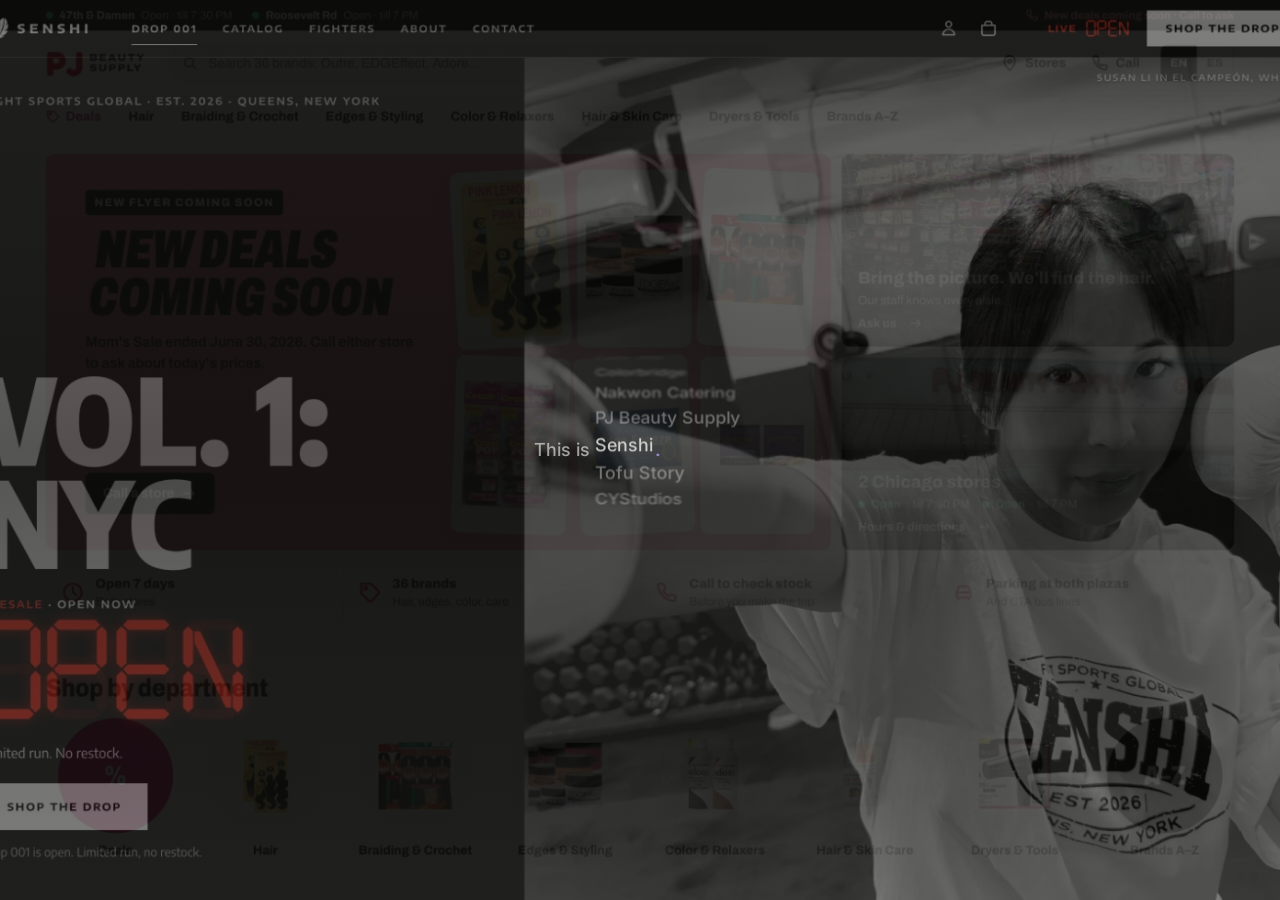
==== index.html @ c90b29c3 "Publish the CYStudios site: home, Services, About and Contact The live pages of the prototype, with " ====
<!doctype html>
<html lang="en">
<head>
<meta charset="utf-8">
<meta name="viewport" content="width=device-width, initial-scale=1, viewport-fit=cover">
<title>CYStudios: name roll prototype</title>
<link rel="icon" type="image/svg+xml" href="assets/logo.svg">
<script src="brand.js"></script>      <!-- PROTOTYPE ONLY: ?brand=dusty tries Dusty violet (brand-dusty.css), ?brand=seal the declined seal (brand-seal.css), ?brand=current goes back -->
<link rel="stylesheet" href="brand-seal.css">
<link rel="stylesheet" href="brand-dusty.css">
<link rel="preconnect" href="https://fonts.googleapis.com">
<link rel="preconnect" href="https://fonts.gstatic.com" crossorigin>
<link href="https://fonts.googleapis.com/css2?family=Inter:ital,opsz,wght@0,14..32,400..500;1,14..32,400..500&display=swap" rel="stylesheet">      <!-- with its italic, for the signposts on our line -->
<script>
// PROTOTYPE ONLY, for the font comparison (font-compare.html): ?face=Onest shows this page in another face. Only the faces on that page are allowed. Without it, nothing changes.
(() => {
  const f = new URLSearchParams(location.search).get('face');
  const google = ['Inter', 'Onest', 'Hanken Grotesk', 'Geist', 'Mona Sans', 'Golos Text', 'Instrument Sans'], fontshare = { Switzer: 'switzer' }, ours = ['General Sans', 'Author', 'Satoshi'];
  if (!f || !(google.includes(f) || fontshare[f] || ours.includes(f))) return;
  document.documentElement.style.setProperty('--face', `"${f}", "Helvetica Neue", Helvetica, Arial, sans-serif`);
  if (ours.includes(f)) return;      // already in fonts.css
  const l = document.createElement('link'); l.rel = 'stylesheet';
  l.href = fontshare[f] ? `https://api.fontshare.com/v2/css?f[]=${fontshare[f]}@400,500&display=swap` : `https://fonts.googleapis.com/css2?family=${f.replace(/ /g, '+')}:wght@400;500&display=swap`;
  window.faceReady = new Promise((ok) => { l.onload = l.onerror = ok; }); document.head.append(l);
})();
</script>
<style>
  :root {
    --page: #F5F4F0; --ink: #171C0C; --accent: #5F48DA; --on-accent: var(--page); --line: rgba(23, 28, 12, .2);
    --paper: url(assets/hanji.png) 0 0 / 600px 600px, url(assets/hanji-cloud.png) 0 0 / 840px 840px;      /* the paper is hanji (since 2026-11-24): mulberry fibres over a soft cloud, laid over --page. ?paper=grain shows the dust flecks it had before */
    --shade: #0C0D0A;      /* a neutral black, only for darkening over clients' sites and pictures (the veil, the shade on a curling picture): our ink is a little olive and would tint their colours */
    --grey: color-mix(in srgb, var(--ink) 62%, var(--page)); --wash: #ECE9FB;      /* the kit's grey (#6B6E63) for secondary words, and the violet wash for selected text */      /* our violet (periwinkle before it: before-violet.html); words on it are paper, 5.6 to 1 */
    /* Small type in one face, Inter Medium (free, from Google Fonts; its optical sizes keep it a text face at these small sizes), line spacing 1.1.
       Kept before it: General Sans in before-inter.html, Author in before-general.html, Satoshi in before-author.html, Instrument Sans in before-satoshi.html, Atkinson Hyperlegible Next in before-instrument.html, Schibsted Grotesk in before-atkinson.html, Inter Tight in before-schibsted.html.
       Every type size is an even number of pixels, each the Inter Tight size rounded down:
       18 for the sentence on a wide window and on a phone, 16 on a tablet, 14 for the bar, the buttons and the caption, 12 for the hint and the smallest labels.
       --pitch is how far apart the names sit on the front of the wheel. */
    --face: "Inter", "Helvetica Neue", Helvetica, Arial, sans-serif;
    --fs: 16px; --lh: calc(var(--fs) + 2px);
    --edge: 28px; --edge-b: 28px; --top: 24px;       /* how far the bar and the buttons sit from the edges of the window */
    --txt: var(--page);                               /* the sentence is paper over a client's site, and ink on the bare page */
  }
  * { box-sizing: border-box; }
  html, body { height: 100%; margin: 0; overflow: hidden; overscroll-behavior: none; background: var(--ink); }      /* one black: our ink (it was a darker near-black, #12130F) */
  @media (min-width: 1000px) { :root { --fs: 18px; } }      /* a wide window: the sentence one step larger, so it holds the middle of a big screen */
  /* a phone: slightly larger words (it is the whole page), and everything a thumb's width from the edge and clear of the notch and the home bar */
  @media (max-width: 640px) { :root { --fs: 18px; --edge: 16px; --edge-b: max(16px, env(safe-area-inset-bottom)); --top: max(14px, env(safe-area-inset-top)); } }
  body { font: 500 14px/20px var(--face); font-variant-numeric: lining-nums; color: var(--ink); }      /* figures that sit on the line (Inter's own; Author, some faces ago, needed asking for them) */
  a { color: inherit; }
  :focus-visible { outline: 2px solid var(--accent); outline-offset: 4px; }
  ::selection { background: var(--wash); }
  .sr-only { position: absolute; width: 1px; height: 1px; margin: -1px; overflow: hidden; clip-path: inset(50%); white-space: nowrap; }

  /* ---------- the nav: one ink pill at the top (our mark | Work, Services, About | Contact) and one round-ended button at the bottom right.
     The bar is solid ink with paper words, the same object on every page and over every client's site: our frame round their story.
     Our mark sits in a round violet badge at the left end, the logo in paper on it. Contact is ours, an inset pill at the right end in the same violet.
     The badge and Contact share one gradient, from the user's design in Figma: #4C49CB at the top to #7168A1 at the bottom. Paper words read on all of it (6.1 to 1 at the top, 4.6 at the bottom).
     The button at the bottom right is about the client on the line, so it takes their colour, read from their own site. On our own line there is no button: Contact is already in the bar.
     (Before this: the paper badge, violet logo and solid violet Contact, and a "Contact →" button at the bottom right on our line, in before-gradient-bar.html.
     The square glass bar before that is kept in before-ink-pill.html; the colour schemes tried before that in six-colours.html.) */
  body {
    --bar-violet: linear-gradient(180deg, #4C49CB, #7168A1);      /* the badge and Contact */
    --accent-light: #A79AEB;        /* the accent lightened, for a mark on a dark site or on the ink bar */
    --who: var(--accent); --who-ink: var(--on-accent);      /* the colour of whoever is on the line, and the words on it (paper reads on our violet at 5.6 to 1; ink would not). Set by the script. */
  }
  /* The top of the page: no bar (2026-11-24, "no nav bar, just logo and text"; the ink bar it replaced is in before-no-bar.html). Our logo and our pages sit on the page itself,
     centred where the bar was, at the bar's sizes. On paper the words are ink and the logo and Contact our violet; over a client's site they turn paper and the violet lightens,
     with a soft shadow, so they read on any site. The page you are on stays turned, in our violet (see below). */
  .nav { position: fixed; left: 50%; top: var(--top); transform: translateX(-50%); z-index: 6; display: flex; align-items: center; gap: 2px; height: 40px; padding: 4px;
         color: var(--ink); font: 500 12px/1 var(--face); white-space: nowrap; view-transition-name: bar; transition: color .6s ease; }
  body:not(.on-paper) .nav { color: var(--page); text-shadow: 0 1px 10px rgba(12, 13, 10, .5); }
  .nav .mark { flex: none; display: grid; place-items: center; width: 32px; height: 32px; margin-right: 6px; text-decoration: none; }
  .nav .mark .logo { transition: filter .6s ease; }
  body:not(.on-paper) .nav .logo { filter: drop-shadow(0 1px 6px rgba(12, 13, 10, .5)); }      /* over a client's site the logo is paper, as the words are, with their soft shadow */
  .logo { display: block; width: auto; height: 26px; }      /* our logo, five petal-shaped print dots, in our violet (assets/logo.svg). 26px tall since 2026-11-24 ("a little bit bigger"; 22px before: before-logo-size.html) */
  .nav .pages { display: flex; align-items: center; gap: 2px; }
  .nav .pages a, .nav .cta { display: flex; align-items: center; height: 32px; padding: 0 12px; text-decoration: none; }
  /* The menu's hover (2026-11-25, after the user's reference, sensitive.work). A page's name rolls up: the word slides out at the top as its copy slides in from below,
     in half a second, easing out, and it turns our violet as it goes; Contact too, since it rests in ink like the rest (2026-11-25). Our logo rests in our violet and turns the words' own colour when you point at it (ink on paper, paper over a client's site), then back.
     (Underlined on pointing, a turning logo, and a violet logo and Contact at rest, before: before-nav-hover.html.) The script adds the copy, and the logo is drawn in the
     words' colour (a mask of assets/logo.svg) so that it can change colour with them. On a touch screen there is no pointing, so none of this happens. */
  .nav .rw { display: inline-grid; overflow: hidden; padding: 4px 14px; margin: -4px -14px; line-height: 16px; }      /* clipped close to the line, as in the reference, with a little room so the soft halo round the letters is not cut hard */
  .nav .rw > span { grid-area: 1 / 1; transition: transform .5s cubic-bezier(0, 0, .2, 1); }
  .nav .rw > span + span { transform: translateY(calc(100% + 6px)); }      /* the copy waits below, out of sight */
  .nav .logo { display: block; width: calc(26px * 223.27 / 348.24); height: 26px; background-color: currentColor;
               -webkit-mask: url(assets/logo.svg) center / contain no-repeat; mask: url(assets/logo.svg) center / contain no-repeat; }      /* 26px tall, as before */
  .nav .pages a, .nav .cta, .nav .mark { transition: color .5s cubic-bezier(0, 0, .2, 1), text-decoration-color .2s ease; }
  @media (hover: hover) {
    .nav .pages a:hover .rw > span:first-child { transform: translateY(calc(-100% - 6px)); }
    .nav .pages a:hover .rw > span + span { transform: none; }
    .nav .pages a:hover { color: var(--accent); }
    .nav .mark:hover { color: var(--ink); }      /* the logo turns ink; Contact rolls and turns violet as our other pages do */
  }
  @media (prefers-reduced-motion: reduce) { .nav .pages a:hover .rw > span:first-child { transform: none; } .nav .pages a:hover .rw > span + span { transform: translateY(calc(100% + 6px)); } }      /* no roll, only the colour */
  @media (hover: hover) { body:not(.on-paper) .nav .pages a:hover { color: var(--accent-light); } body:not(.on-paper) .nav .mark:hover { color: var(--page); } }      /* over a client's site: the violet lightened so it reads, and paper */
  .nav .cta { margin-left: 6px; }
  .nav .mark { color: var(--accent); }      /* our logo rests in our violet (it is drawn in its link's colour). Contact is ink, as our other pages are (2026-11-25, the user; violet before: before-black-contact.html) */
  body:not(.on-paper) .nav .mark { color: var(--accent-light); }      /* over a client's site, lightened so it reads */
  /* The page you are on (2026-11-25, the user: "the selected state for the nav bar should be them turning (the current animation) and becoming the violet not underlined"):
     its name stays turned, the copy in place, as it is while you point at it, in our violet (lightened over a client's site), with no underline. On home, Work is on while
     the wall is in view (.here) and while All Work is open (pressing it again closes it); it turns as it comes on, and back as it goes. With less motion asked for, only the colour.
     (Underlined before: before-selected-roll.html.) */
  .nav .pages a.here, .nav .pages a[aria-expanded="true"] { color: var(--accent); }
  body:not(.on-paper) .nav .pages a.here, body:not(.on-paper) .nav .pages a[aria-expanded="true"] { color: var(--accent-light); }
  .nav .pages a.here .rw > span:first-child, .nav .pages a[aria-expanded="true"] .rw > span:first-child { transform: translateY(calc(-100% - 6px)); }
  .nav .pages a.here .rw > span + span, .nav .pages a[aria-expanded="true"] .rw > span + span { transform: none; }
  @media (prefers-reduced-motion: reduce) {
    .nav .pages a.here .rw > span:first-child, .nav .pages a[aria-expanded="true"] .rw > span:first-child { transform: none; }
    .nav .pages a.here .rw > span + span, .nav .pages a[aria-expanded="true"] .rw > span + span { transform: translateY(calc(100% + 6px)); }
  }
  .go:hover { filter: brightness(1.1); }
  .nav :focus-visible { outline: 2px solid var(--accent); outline-offset: 2px; }
  body:not(.on-paper) .nav :focus-visible { outline-color: var(--accent-light); }
  @view-transition { navigation: auto; }      /* going to another page, the bar stays where it is and the rest fades across */
  ::view-transition-old(root), ::view-transition-new(root) { animation-duration: .35s; }
  /* a phone: the whole bar still fits on one row, a thumb's width from each edge */
  @media (max-width: 640px) { .nav { max-width: calc(100% - var(--edge) * 2); } .nav .mark { margin-right: 4px; } .nav .pages a { padding: 0 8px; } .nav .cta { margin-left: 4px; padding: 0 14px; } }
  @media (max-width: 370px) { .nav .mark { margin-right: 0; } .nav .pages a { padding: 0 6px; } .nav .cta { margin-left: 2px; padding: 0 10px; } }
  @media (max-width: 340px) { .nav .mark { margin-right: 0; } .nav .pages a { padding: 0 4px; } .nav .cta { margin-left: 2px; padding: 0 8px; } }      /* the narrowest phones */

  /* ---------- the page: the client whose name is on the line fills the whole window behind the sentence */
  /* The client's site is a card on our paper while you choose (2026-11-24, the user's idea; full window all the time before: before-card.html).
     Turning through the names, the site sits inset on the hanji with softly rounded corners, dimmed, with our sentence over it: we are showing you their work.
     Stop on a name for a moment and our words fade, the dim lifts, and the card grows to the edges of the window: now it is theirs. The next scroll, drag or key brings the card back.
     The rounded corners are the one round shape on the page: they make the card read as a screen, which is what a website is, and they go square once it is the window.
     The script sets the card's size (see the card, below the frame loop); the paper round it is the hero's own background. */
  .hero { position: fixed; inset: 0; overflow: hidden; touch-action: none; cursor: ns-resize; background: var(--paper) var(--page); }
  #media { position: absolute; inset: 0; isolation: isolate; }      /* the layers are piled in an order of their own in here, always under the veil and the sentence */
  /* the script sets each layer's strength (see showBehind): the site arriving fades in over the one already there, which stays whole underneath until it is covered */
  .layer { position: absolute; inset: 0; width: 100%; height: 100%; object-fit: cover; object-position: top; opacity: 0; transform-origin: 0 0; }      /* in the card a site is shown a little smaller, whole across */
  .layer.paper { background: var(--paper) var(--page); }      /* our own line: the bare hanji (with ?sheet=1, the proof sheet printed on it) */
  /* the proof sheet (2026-11-25, the user picked it from three written directions; bare paper before: before-proof-sheet.html). Moved to the wall the same day ("place all this there"):
     our line is bare paper again and ?sheet=1 brings the sheet back (before-wall-print.html is the page with it). The script prints it: see "the print" below.
     It multiplies with the hanji under it, as ink does, so the paper's fibres show through the dots. */
  .sheet { position: absolute; left: 0; top: 0; width: 100%; height: 100%; display: block; pointer-events: none; mix-blend-mode: multiply; }
  /* over the print, our words on paper keep a little paper round each letter, so they read over the darkest frame (as the words down the side do over the wall's pictures) */
  .sheet-on .hero.on-paper .line { text-shadow: 0 0 2px var(--page), 0 0 6px var(--page), 0 0 12px var(--page); }
  body.sheet-on.on-paper .meta { text-shadow: 0 0 2px var(--page), 0 0 6px var(--page), 0 0 12px var(--page); }
  /* a veil over the site so the pale sentence always reads, a little darker along the line of the sentence. --dim lifts it when the site fills the window */
  /* A trial (2026-11-25, the user: "can we try applying a more subtle inner shadow of our indigo into our landing"; none before: before-glow-ticker.html): the window's edges
     glow softly from inside in our violet, more gently than a Services column you point at. Only on our own paper: never over a client's site, whose colours stay their own,
     and not during the opening roll. */
  .glow { position: fixed; inset: 0; z-index: 7; pointer-events: none; opacity: 0; transition: opacity .6s ease;
          box-shadow: inset 0 0 0 1px color-mix(in srgb, var(--accent) 12%, transparent), inset 0 0 96px -32px color-mix(in srgb, var(--accent) 26%, transparent); }
  body.on-paper:not(.opening) .glow { opacity: 1; }
  .veil { position: absolute; inset: 0; pointer-events: none; opacity: 1; transition: opacity .6s ease; --dim: 1;
          background: linear-gradient(to bottom, rgba(12, 13, 10, calc(.52 * var(--dim))), rgba(12, 13, 10, calc(.7 * var(--dim))) 50%, rgba(12, 13, 10, calc(.52 * var(--dim)))); }
  .on-paper .veil { opacity: 0; }
  /* An upright window shows the client's phone page, whose words are the same size as ours and run right behind the wheel. So there the veil is darker across the band the wheel turns in,
     and the site stays clear above and below it. */
  @media (max-aspect-ratio: 85/100) {
    .veil { background: linear-gradient(to bottom, rgba(12, 13, 10, calc(.58 * var(--dim))), rgba(12, 13, 10, calc(.6 * var(--dim))) 18%, rgba(12, 13, 10, calc(.85 * var(--dim))) 34%, rgba(12, 13, 10, calc(.85 * var(--dim))) 66%, rgba(12, 13, 10, calc(.6 * var(--dim))) 82%, rgba(12, 13, 10, calc(.66 * var(--dim)))); }
  }
  .on-paper { --txt: var(--ink); }

  /* the sentence: the first words turn on a small wheel of their own ("We are" for us, "This is" for a client), the names turn on theirs, and the full stop follows the name on the line */
  .fade { position: absolute; inset: 0; }      /* the sentence's window-sized box, for its fade as the page slides (see fadeByPlace) */
  .line { position: absolute; left: 0; top: 50%; height: 0; font: 500 var(--fs)/var(--lh) var(--face); color: var(--txt); transition: color .6s ease; white-space: nowrap; }
  .line > * { position: absolute; top: calc(var(--lh) * -.5); height: var(--lh); margin: 0; }
  .lead { left: 0; opacity: .62; }      /* the first words ("We are", "This is") step back to grey, so the name is the brightest thing in the sentence. 0.62 keeps them readable over the lightest sites */
  .say { position: absolute; right: 0; top: 0; height: var(--lh); transform-origin: 100% 50%; white-space: nowrap; will-change: transform, opacity; }
  .tail { left: 0; will-change: transform; }
  .tail b { font-weight: 500; color: var(--accent); }
  .hero:not(.on-paper) .tail b { color: var(--accent-light); }       /* lightened so it shows on a dark site */
  /* the wheel: the names sit round a drum that turns towards you. The name on the line is its front; four show above and four below, tipping away and fading. */
  .roll { left: 0; }
  .name { position: absolute; left: 0; top: 0; height: var(--lh); transform-origin: 0 50%; padding: 0; margin: 0; border: 0; background: none; font: inherit; letter-spacing: inherit; color: inherit; cursor: pointer; white-space: nowrap; will-change: transform, opacity; }
  .name:focus-visible { outline-offset: 6px; }
  .name::before { content: ''; position: absolute; inset: calc(var(--hit, 4px) * -1) -14px; }      /* the whole row counts as the name, so a finger does not have to land on the letters */
  .measure { position: absolute; visibility: hidden; left: -9999px; top: 0; font: 500 var(--fs)/var(--lh) var(--face); white-space: nowrap; }

  /* along the bottom, on one centre line. Left: the button for seeing all the work at once, then what this business is. Middle: how to use the page. Right: the one button for this client.
     The left button is about everyone, so it is glass like the bar. The right one is about the client on the line, so it wears their colour. */
  .foot { position: fixed; z-index: 6; left: var(--edge); bottom: var(--edge-b); display: flex; align-items: center; gap: 18px; pointer-events: none; }
  .see { pointer-events: auto; display: inline-flex; align-items: center; gap: 10px; height: 48px; padding: 0 18px 0 16px; border: 0; cursor: pointer; font: 500 14px/1 var(--face); white-space: nowrap;
         background: var(--bar); color: var(--bar-ink); -webkit-backdrop-filter: var(--bar-blur); backdrop-filter: var(--bar-blur);
         box-shadow: 0 0 0 1px color-mix(in srgb, var(--bar-ink) 20%, transparent), 0 16px 34px -18px rgba(0, 0, 0, .5); transition: background-color .45s ease, color .45s ease, box-shadow .45s ease; }
  .see svg { flex: none; display: block; }
  .see .x, .see[aria-expanded="true"] .g { display: none; }
  .see[aria-expanded="true"] .x { display: block; }
  .see:hover { box-shadow: 0 0 0 1px color-mix(in srgb, var(--bar-ink) 55%, transparent), 0 16px 34px -18px rgba(0, 0, 0, .5); }
  .meta { margin: 0; text-wrap: balance; font: 500 14px/20px var(--face); color: color-mix(in srgb, var(--page) 74%, transparent); transition: color .6s ease, opacity .3s ease; }
  .on-paper .meta { color: var(--grey); }      /* the line at the foot is a step back from the sentence: our grey on paper (4.7 to 1), a quieter paper over a client's site (ink before: before-grey-line.html) */
  .all-open .meta, .all-open .trust { opacity: 0; }
  /* On our own line the foot says who trusts us (2026-11-25, the user's words: "Digital Studio Trusted By:", then only "Trusted By:" the same day, as what we do now
     stands under the strip; then a ticker of logos; "Digital studio: websites, social media,
     influencer outreach" before: before-trusted-by.html). The logos are the five from our old site's ticker, in their own colours (assets/old-logos/colour), each given the same area, so no
     business is bigger than another. They run slowly to the right, round and round, and fade out at both ends of their window. On a client's line the foot still says what
     that business does. With less motion asked for, the logos stand still. "Trusted By:" is 12px, the size of the menu and the signposts (2026-11-25, the user: "the nav bar,
     our story, clients story, and trusted by should all be the same font size"; 14px before: before-one-row.html). */
  .trust { display: none; align-items: center; gap: 14px; margin: 0; min-width: 0; max-width: 100%; font: 500 12px/1.5 var(--face); color: var(--grey); white-space: nowrap; transition: opacity .3s ease; }
  .foot.ours .trust { display: flex; }
  .trust .ticker { flex: 0 1 280px; min-width: 0; overflow: hidden; -webkit-mask: linear-gradient(90deg, transparent, #000 14%, #000 86%, transparent); mask: linear-gradient(90deg, transparent, #000 14%, #000 86%, transparent); }
  .trust .belt { display: flex; align-items: center; width: max-content; height: 26px; animation: belt var(--belt-dur, 12s) linear infinite; }
  .trust .belt img { display: block; flex: none; margin-right: 28px; }
  @keyframes belt { from { transform: translateX(-33.3333%); } to { transform: none; } }      /* three copies of the logos: one copy's width each time round, to the right (2026-11-25, the user: "the logo ticker should be moving to the right"; to the left before: before-glow-ticker.html) */
  @media (prefers-reduced-motion: reduce) { .trust .belt { animation: none; } }
  /* The opening (2026-11-25, the user's request): on arrival the wheel rolls down through every client to our own line, and each client's site comes up behind as their name
     crosses the line, at the full size of the window: no card, no rounded corners, and none of our words round the edge. Once it has settled on "We are CYStudios." and our paper
     is whole, the words down the side come in, and the line at the foot (the script does this: see arrive). Anything the visitor does stops the roll, and they come in at once.
     (The roll kept our paper behind it, with our words in place, before: before-intro-previews.html.) */
  .opening .nav, .opening .go { opacity: 0; visibility: hidden; pointer-events: none; }
  .opening .meta, .opening .trust { opacity: 0; transition: none; }      /* hidden from the first frame, not faded out (what we do shows on our line's foot now, so it would flash) */
  .go { position: fixed; z-index: 6; right: var(--edge); bottom: var(--edge-b); display: inline-flex; align-items: center; height: 48px; padding: 0 22px; font: 500 14px/1 var(--face); text-decoration: none; white-space: nowrap;      /* its corners follow the card's (the script sets them): square once the site fills the window */
        
        background: var(--who); color: var(--who-ink);
        box-shadow: 0 0 0 1px color-mix(in srgb, var(--who-ink) 20%, transparent), 0 16px 34px -18px rgba(0, 0, 0, .5);
        transition: background-color .45s ease, color .45s ease, box-shadow .45s ease, filter .2s ease, opacity .3s ease, transform .3s ease, visibility 0s; }
  /* on our own line, and on All Work, there is no button: Contact is already in the bar. It sinks away in the last client's colour, and comes back with the next client's */
  .go.off { opacity: 0; transform: translateY(8px); visibility: hidden; pointer-events: none;
            transition: background-color .45s ease, color .45s ease, box-shadow .45s ease, filter .2s ease, opacity .3s ease, transform .3s ease, visibility 0s linear .3s; }
  .go .short { display: none; }
  .how { position: absolute; left: 50%; bottom: 44px; transform: translateX(-50%); margin: 0; font: 400 12px/16px var(--face); color: var(--txt); opacity: .62; white-space: nowrap; transition: color .6s ease, opacity .6s ease; }
  .how.seen { opacity: 0; }
  @media (max-width: 1000px) {
    /* a tablet or a narrow window: no room for all of it on one line, so the caption sits above the left button and the hint sits under the wheel */
    .foot { flex-direction: column-reverse; align-items: flex-start; gap: 14px; }
    .how { bottom: auto; top: calc(50% + max(var(--reach, 130px), var(--crown-end, 0px)) + 20px); }      /* and below the crown, which the script measures */
  }
  .foot { min-height: 48px; justify-content: center; }      /* the caption sits on the same centre line as the button at the bottom right */
  @media (max-width: 900px) { .go .long { display: none; } .go .short { display: inline; } }      /* our words run along the foot here, and the client's full name on the button would run into them (more so inside the card); the name is on the line already */
  @media (max-width: 640px) { .go .long { display: none; } .go .short { display: inline; } .meta { font-size: 14px; } .foot { right: var(--edge); bottom: calc(var(--edge-b) + 48px + 10px); min-height: 0; } }      /* a phone: the caption goes just above the button, so neither covers the other */      /* the name is already on the line, so the button can be short */
  @media (max-height: 520px) { .how { display: none; } .meta, .foot.ours .trust { display: none; } }
  /* The words at the foot, the line at the top (2026-11-24, the user's "what if"; the words at the top and the line at the bottom left are in before-bottom-nav.html).
     Our logo and pages sit centred at the bottom of the window, level with the client's button at the bottom right. The line that says what this is
     ("Digital studio: …", or what the business on the line does) sits centred at the top. The hint and, on a phone, the client's button move up, clear of the words. */
  .nav { top: auto; bottom: calc(var(--edge-b) + 4px); }      /* 4px up, so its middle lines up with the 48px button beside it (3px and 46px before the 2/4 grid: before-grid.html) */
  /* The line at the foot too (2026-11-25, the user's "what if"; at the top before: before-line-bottom.html). On a wide window it is centred along the foot, on one centre line with
     Contact at the foot of the words down the side and the client's button at the bottom right: between what reaches us and what reaches them, it says what they are.
     It keeps 140px from each side, as the wall's words do from the side. On a tablet our words run along the foot, so the line stands just above them, centred.
     On a phone the client's button already stands above our words, at the right, so the line sits beside it, on its centre line, from the left. */
  .foot { left: 140px; right: 140px; top: auto; bottom: var(--edge-b); min-height: 48px; flex-direction: row; align-items: center; justify-content: center; text-align: center; }
  @media (max-width: 900px) { .foot { left: var(--edge); right: var(--edge); bottom: calc(var(--edge-b) + 48px); min-height: 0; } }
  @media (max-width: 640px) { .foot { right: calc(var(--edge) + 168px); bottom: calc(var(--edge-b) + 40px + 10px); min-height: 48px; justify-content: flex-start; text-align: left; }      /* clear of the button, and of it again as the card moves both in */
                              body:has(.go.off) .foot { right: var(--edge); } }      /* on our own line there is no button, so the line may run the whole width */
  /* Our line's foot in two places (2026-11-25, the user: "place the trusted by on the bottom left ... add A in front of digital studio and place it in center bottom";
     "Trusted By" alone in the middle before: before-cta-centre.html). What we do stands in the middle, where a client's line says what that business does, and who trusts
     us stands at the left. The foot runs the window's width in three columns, the outer two always the same width, so the middle one is in the very middle of the window
     (on a client's line the left one is empty and their button stands over the right one). Where there is no room for both on one row, on a tablet or a phone, who trusts
     us stands above what we do, at the left, and what we do stays in the middle. */
  .foot { display: grid; grid-template-columns: minmax(0, 1fr) auto minmax(0, 1fr); column-gap: 24px; left: var(--edge); right: var(--edge); }
  .foot .meta { grid-area: 1 / 2; }
  .foot .trust { grid-area: 1 / 1; justify-self: start; }
  @media (max-width: 900px) { .foot { grid-template-columns: minmax(0, 1fr); row-gap: 12px; } .foot .meta { grid-area: 2 / 1; } .foot .trust { grid-area: 1 / 1; } .foot.ours .meta { justify-self: center; text-align: center; } }
  @media (min-width: 1001px) { .how { bottom: calc(var(--edge-b) + 40px + 22px); } }
  /* On a wide window the words stand down the left side, top to bottom (2026-11-24, the user's "what if"; along the foot before: before-side-nav.html).
     Each end means something: our logo at the top; our pages in the middle, level with the sentence; Contact at the foot, level with the line and
     the client's button at the bottom right, so what reaches us sits across from what reaches them (the logo was level with the line while it was at the top). On a phone or a tablet they stay along the foot, as there is no room at the side. */
  @media (min-width: 901px) {
    .nav { left: var(--edge); top: var(--top); bottom: calc(var(--edge-b) + 10px); transform: none; height: auto; max-width: none; padding: 0; gap: 0;
           flex-direction: column; align-items: flex-start; justify-content: space-between; }
    .nav .mark { width: auto; height: 40px; margin: 0; place-items: center start; }
    .nav .pages { flex-direction: column; align-items: flex-start; gap: 0; }
    .nav .pages a, .nav .cta { height: 28px; padding: 0; margin: 0; }
    .nav::after { content: ''; flex: none; height: 28px; }      /* Contact stands under About now (2026-11-25; at the foot before: before-contact-move.html): this space, as tall as it was, keeps our pages level with the sentence */
    body.on-paper .nav { text-shadow: 0 0 8px var(--page), 0 0 3px var(--page); }      /* on the wall, pictures pass behind the words: a little paper round each letter keeps them clear */
    /* while a client's site is a card, the words down the side stand on our paper beside it, so they are ink and violet, as on our own line; they turn paper once the site fills the window */
    body.carded .nav { color: var(--ink); text-shadow: 0 0 8px var(--page), 0 0 3px var(--page); }
    body.carded .nav .logo { filter: none; }
    body.carded .nav .mark { color: var(--accent); }      /* beside the card the words stand on our paper */
    @media (hover: hover) { body.carded .nav .pages a:hover { color: var(--accent); } body.carded .nav .mark:hover { color: var(--ink); } }
    body.carded .nav :focus-visible { outline-color: var(--accent); }
  }
  @media (max-width: 640px) { .go { bottom: calc(var(--edge-b) + 40px + 10px); } }
  /* The crown of logos from our old site's ticker that turned under our line is gone (2026-11-24, at the user's request): before-no-crown.html. */

  /* ---------- to the right of our own line: scrolling down from "We are CYStudios." moves the page sideways, to the right.
     First what we do and who for, in a few lines; then the work, in staggered columns on a gently curved field (after a reference the user shared, 2026-11-24;
     the paintings in two rows before it are kept in before-columns.html). Clients go in alphabetical order, one column each, so no client ranks above another.
     The wall is our paper. Work at the top brings you here, to the first column. (The All Work view it opened before is still in the page, reached with ?all.) */
  .wall { position: fixed; left: 0; top: 0; height: 100%; z-index: 4; visibility: hidden; will-change: transform; touch-action: none;
          background: var(--paper) var(--page); color: var(--ink);
          box-shadow: -4px 0 0 0 var(--page), 0 4px 0 0 var(--page); }      /* a strip of paper reaching a little over our own page, and one under its foot behind the footer, so no line shows where they meet */
  /* the wall is our paper, exactly as on our own line: nothing darkens it, so the colour does not change as the page moves across (the user asked for this) */
  .wall .intro { position: absolute; left: 0; top: 0; height: 100%; display: flex; flex-direction: column; justify-content: center; gap: 14px; }
  .wall .intro p { margin: 0; font: 500 18px/26px var(--face); text-wrap: pretty; }      /* as wide as its share of the wall (the script sets it) */
  .wall .intro .lede { color: var(--grey); text-wrap: balance; text-align: left; }      /* even lines, each centred, so the words, the photographs above them and "Keep going" below share one middle line (2026-11-25, the user: "the centers of everything should be aligned"; left-aligned before: before-one-axis.html) */
  .wall .intro .lede strong { font-weight: 500; color: var(--ink); }      /* grey words, with what we are and what we did in ink (2026-11-25, the user's request; all ink before: before-keep-going.html) */
  .wall .intro .lede b { font-weight: 500; color: var(--accent); }
  .wall .intro .body { color: var(--grey); }
  /* "Keep going to see our work" stands at the foot of the words' frame, centred under them, with no underline (2026-11-25, the user's request; under the words before:
     before-keep-going.html). It is a signpost like "Our Story": its arrow nudges the way to go. The script sets where across it stands. Above our words on a narrower window. */
  .wall .intro .on { position: absolute; bottom: calc(var(--edge-b) + 16px); display: flex; justify-content: center; align-items: center; gap: 6px; padding: 0; border: 0; background: none; font: 500 12px/16px var(--face); color: var(--grey); cursor: pointer; text-decoration: none; transition: color .2s ease; }
  .wall .intro .on { font-style: italic; }      /* italic, as the other signposts are (2026-11-25, the user's request) */
  .wall .intro .on .arw { animation: nudge-right 1.6s cubic-bezier(.37, 0, .63, 1) infinite; }
  /* Our parents' photographs (2026-11-25, the user's own, from the family album; cropped to the print and turned upright, in assets/family), pinned up above the words:
     all five hang from one persimmon pin, one over another, each at its own small angle, as prints pinned to a board (the user: "all of them showing underneath with a pin on top
     and then it would get ripped off the pin and then appear back on the bottom"). Every PILE_BEAT, while they are on screen, the top one is pulled taut against the pin,
     tears off it and falls away, and comes back at the bottom of the stack; the pin springs a little as it lets go. Each covers the same area, so none is bigger than another.
     The pin is drawn to look real: a persimmon ball head (the kit's #E05A44, since 2026-11-25) with its highlight, a steel needle, and its shadow on the print. (A pile, one placed on top at a time, before:
     before-pinned-stack.html.) The script places them and turns each about the pin (see placeMemories). */
  .memories { position: absolute; left: 0; top: 0; height: 100%; z-index: 1; pointer-events: none; }
  .memories img { position: absolute; display: block; object-fit: cover; box-shadow: 0 0 0 1px rgba(23, 28, 12, .1); will-change: translate, rotate, opacity; }
  .memories .pin { position: absolute; display: block; z-index: 20; }
  .memories .pin svg { display: block; width: 100%; height: 100%; overflow: visible; }
  @media (prefers-reduced-motion: reduce) { .wall .intro .on .arw { animation: none; } }
  @media (max-width: 900px) { .wall .intro .on { bottom: calc(var(--edge-b) + 64px); } }
  .wall .intro .on:hover { color: var(--ink); }
  /* The work. Each business's site on a computer, two to a column, every picture the same size, so none is bigger; two level rows, the same distance either side of the window's middle (staggered before: before-even-rows.html).
     The spacing is even: the gap between columns is the gap between pictures, about a quarter of a column. The field is curved, as round the outside of a drum (as the names turn on our wheel): a column faces you in the middle of the window and turns away toward
     the edges, where it is a little smaller, out of focus and fainter (the script sets this as the wall moves). A name shows under its picture when you point at it,
     and always on a touch screen. */
  .art { position: absolute; top: 0; display: block; color: var(--ink); text-decoration: none; -webkit-user-drag: none; user-select: none; transform-origin: 50% 50%; will-change: transform, filter, opacity; }
  .art .shot { display: block; position: relative; overflow: hidden; background: #FAF9F5; box-shadow: 0 0 0 1px rgba(23, 28, 12, .08); }      /* a hairline, so a white site does not melt into the paper */
  .art img, .art .canvas { display: block; width: 100%; height: 100%; object-fit: cover; object-position: top; -webkit-user-drag: none; }
  /* each site is first its proof, printed in our dots on the hanji (the script prints it), and develops into the site once it is in view: the picture lies over its print */
  .art.printed .shot { background: none; }
  .art .print { position: absolute; left: 0; top: 0; width: 100%; height: 100%; display: block; }
  .art.printed img { position: relative; }
  .art .canvas { background: #FAF9F5 radial-gradient(circle, rgba(95, 72, 218, .2) 0 1.1px, transparent 1.5px) 0 0 / 7px 7px; }      /* the last column is still to come: bare paper in our print dots */
  .art .cap { display: flex; flex-direction: column; justify-content: flex-start; padding-top: 10px; opacity: 0; transition: opacity .25s ease; }
  .art .cap b { display: block; font: 500 14px/18px var(--face); }
  .art .cap i { display: block; font: 400 12px/16px var(--face); font-style: normal; color: var(--grey); }
  .art:hover .cap, .art:focus-visible .cap { opacity: 1; }
  .art:hover .cap b::after, .art:focus-visible .cap b::after { content: '→'; display: inline-block; margin-left: 4px; font: 500 12px/1 var(--face); rotate: -45deg; }      /* the one arrow, up and to the right: out to their site */
  .art.empty:hover .cap b::after, .art.empty:focus-visible .cap b::after { rotate: none; }      /* and straight on, to Contact */
  /* One arrow everywhere (2026-11-25, the user: "I like the our story arrow. can we use that for all arrows"): Inter's own → at 12px, turned for the other ways
     (up, down, up and to the right), so every arrow on the site is the same shape and the same size, whatever the words beside it. */
  .arw { display: inline-block; font: 500 12px/1 var(--face); font-style: normal; }
  .arw.up { rotate: -90deg; } .arw.down { rotate: 90deg; } .arw.ne { rotate: -45deg; }
  .art:focus-visible { outline: none; } .art:focus-visible .shot { outline: 2px solid var(--accent); outline-offset: 4px; }
  @media (pointer: coarse) { .art .cap { opacity: 1; } }

  /* ---------- All Work: every client's site, two to a row, on one big wheel that fills the window.
     At rest it is flat, like a page. While it turns, its two ends (the top tenth and the bottom tenth of the window) curl forward, more the faster it goes, and lie flat again
     when it stops; a row arriving comes over that curl and lies down, and then its names appear. Each picture is cut into thin strips, each set where the wheel is at that
     point, so pictures bend as they go round the ends. Pictures are always the wide rectangle of a site on a desktop, whatever the window's shape.
     (Earlier versions are kept: three-across.html, round-wheel.html, camera-roll.html.) */
  .all { position: fixed; inset: 0; z-index: 5; overflow: hidden; touch-action: none; cursor: ns-resize; background: var(--paper) var(--page);
         opacity: 0; visibility: hidden; transition: opacity .35s ease, visibility 0s .35s; }
  .all-open .all { opacity: 1; visibility: visible; transition: opacity .35s ease; }
  body.all-open.on-paper { --bar: rgba(245, 244, 240, .86); }      /* pictures pass under the bar here, so its glass is less clear */
  .drum { position: absolute; left: 0; top: 50%; width: 100%; height: 0; transform-style: preserve-3d; }
  .strip { position: absolute; left: var(--m); width: calc(100% - var(--m) * 2); display: grid; grid-template-columns: repeat(var(--cols, 2), minmax(0, 1fr)); column-gap: var(--g); backface-visibility: hidden; will-change: transform; }
  .slice { position: relative; background-color: #E9E7E1; background-repeat: no-repeat; cursor: pointer; box-shadow: inset 1px 0 var(--line), inset -1px 0 var(--line); }
  .slice::after { content: ''; position: absolute; inset: 0; background: var(--shade); opacity: var(--sh, 0); pointer-events: none; }      /* a strip turning away at the ends takes a little shade, so the bend reads as a bend */
  .slice.first { box-shadow: inset 1px 0 var(--line), inset -1px 0 var(--line), inset 0 1px var(--line); }
  .slice.last { box-shadow: inset 1px 0 var(--line), inset -1px 0 var(--line), inset 0 -1px var(--line); }
  /* pointing at a picture frames it in that client's own colour, the same colour their buttons wear */
  .slice.hot { box-shadow: inset 3px 0 var(--c), inset -3px 0 var(--c); }
  .slice.first.hot { box-shadow: inset 3px 0 var(--c), inset -3px 0 var(--c), inset 0 3px var(--c); }
  .slice.last.hot { box-shadow: inset 3px 0 var(--c), inset -3px 0 var(--c), inset 0 -3px var(--c); }
  .slice.none, .slice.away { visibility: hidden; }
  .label { display: block; min-width: 0; transform-origin: 0 50%; will-change: transform, opacity; white-space: nowrap; overflow: hidden; text-overflow: ellipsis; font: 500 14px/22px var(--face); color: var(--ink); cursor: pointer; }
  .label b { font-weight: 500; }
  .label i { font: 400 12px/22px var(--face); color: var(--grey); margin-left: 10px; }
  @media (max-width: 900px) { .label i { display: none; } }
  @media (max-width: 640px) { .label { font-size: 12px; line-height: 18px; } }
  /* The grid, in our own design: it is printed in dots. These are the print dots the site first opened with (prototypes/loading-screen): a 45 degree screen of round
     dots that swell where the tone is darker, so that close together they make a picture. Here the picture they make is the grid: a soft line down each margin and down
     the gap between the columns, and a level line where each of the wheel's two ends begins. The grid does not move: it is printed on the page, and the pictures
     pass over it. It is drawn once on a canvas under the pictures (see the script), and kept faint. */
  .dotgrid { position: absolute; left: 0; top: 0; width: 100%; height: 100%; display: block; pointer-events: none; }
  /* the picture that travels between the full window and its place on the wheel when All Work opens or closes */
  .fly { position: fixed; z-index: 5; overflow: hidden; pointer-events: none; background: var(--ink); }
  .fly > * { position: absolute; inset: 0; width: 100%; height: 100%; object-fit: cover; object-position: top; display: block; }
  .fly i { background: linear-gradient(to bottom, rgba(12, 13, 10, .52), rgba(12, 13, 10, .7) 50%, rgba(12, 13, 10, .52)); }
  @media (max-aspect-ratio: 85/100) { .fly i { background: linear-gradient(to bottom, rgba(12, 13, 10, .58), rgba(12, 13, 10, .6) 18%, rgba(12, 13, 10, .85) 34%, rgba(12, 13, 10, .85) 66%, rgba(12, 13, 10, .6) 82%, rgba(12, 13, 10, .66)); } }      /* the same darker band as the veil on an upright window */
  /* Two quiet signposts on our own line (2026-11-25, the user's request). At the top, in the middle: up to the clients' stories, which are the names on the wheel above us.
     At the right, level with the sentence: on to our own story, which the wall tells to the right. They are words, not links: no underline, nothing to press.
     Only their arrows move, nudging the way to go. They show only while our own line is on the wheel, and fade as you leave it (the script sets their strength). */
  .cues { position: absolute; inset: 0; z-index: 3; pointer-events: none; opacity: 0; }
  .cue { position: absolute; margin: 0; display: flex; align-items: center; gap: 6px; font: 500 12px/16px var(--face); color: var(--grey); white-space: nowrap; }
  .cue.up { left: 50%; top: calc(var(--top) + 4px); transform: translateX(-50%); flex-direction: column; gap: 4px; }      /* the pair is centred on the logo's line at the top left */
  .cue.right { right: var(--edge); top: 50%; transform: translateY(-50%); }
  .cue .say-cue { font-style: italic; }      /* italic (2026-11-25, the user's request): a signpost, said in passing, not a link */
  .cue .arrow { display: block; animation: nudge-up 1.6s cubic-bezier(.37, 0, .63, 1) infinite; }
  .cue.right .arrow { animation-name: nudge-right; }
  @keyframes nudge-up { 50% { translate: 0 -3px; } }
  @keyframes nudge-right { 50% { translate: 3px 0; } }
  @media (prefers-reduced-motion: reduce) { .cue .arrow { animation: none; } }
  @media (max-width: 640px) { .cue.right { top: calc(var(--say-end, var(--strip-end, 50%)) + 14px); transform: none; }
                              .cue.right.beside { top: 50%; transform: translateY(-50%); } }      /* a short phone: no room for it above our button (2026-11-25), so it stands level with the sentence, as on a wide window */      /* a phone: the sentence, the strip and what we do fill the middle, so it sits just under them, still at the right */
  /* A strip of the work under our line (2026-11-25, the user's request, after two references they shared: a row of pictures under a title). All nine sites in one row,
     in alphabetical order and all the same size, printed in our dots, as the work on the wall is before it comes into view. Point at one and it develops into the site,
     its colour coming down from the top; press it and the wheel turns to that client. It belongs to our own line: it fades as you leave it, as the signposts do.
     The script sets its size (about half the window across, the whole width on a phone) and prints it. On a phone or an upright tablet it shows each site's phone page. */
  .strip { position: absolute; left: 0; top: 0; z-index: 3; display: flex; gap: 4px; opacity: 0; pointer-events: none; }
  .strip .thumb { position: relative; flex: none; display: block; padding: 0; border: 0; background: none; cursor: pointer; overflow: hidden; box-shadow: 0 0 0 1px rgba(23, 28, 12, .08); }      /* a hairline, as on the wall */
  .strip canvas, .strip img { position: absolute; left: 0; top: 0; width: 100%; height: 100%; display: block; }
  .strip img { object-fit: cover; object-position: top; -webkit-user-drag: none;
               -webkit-mask: linear-gradient(#000 33.3%, transparent 66.6%) 0 100% / 100% 300% no-repeat; mask: linear-gradient(#000 33.3%, transparent 66.6%) 0 100% / 100% 300% no-repeat;
               transition: -webkit-mask-position .5s cubic-bezier(.2, .7, .2, 1), mask-position .5s cubic-bezier(.2, .7, .2, 1); }      /* the site lies over its print, hidden below a soft edge */
  @media (hover: hover) { .strip .thumb:hover img { -webkit-mask-position: 0 0; mask-position: 0 0; } }      /* pointing brings its colour down over the print */
  @media (prefers-reduced-motion: reduce) { .strip img { transition: none; } }
  /* Book a free call: the strip's middle tile, in the place of the fifth picture and exactly the pictures' size, so the strip still reads as one row of nine
     (2026-11-25, the user: "out of the 9 images only the center one should have been replaced by the button and they should all be the same size").
     In our violet with paper words (5.6 to 1), and it says only "Book →" (the user: "make the book a free call be violet and only be book with the arrow but when hovered
     it goes to book a free call and elongates the button"). Pointed at, or reached by the keyboard, it opens out on one line to "Book a free call →": it grows the same
     way either side, over the pictures beside it, which stay where they are, at the pictures' height, in half a second, easing out as the menu's words roll.
     (Persimmon, or butter with ?cta=butter, saying all of it in the tile: before-violet-book.html.) Its words are as large as the tile allows, 14, 12 or 10px (the script
     fits them and measures how far it opens); on a phone's narrow tile "Book" and its arrow stand one over the other. It comes in with the strip, at its turn. */
  .book { position: relative; z-index: 2; flex: none; display: flex; align-items: center; justify-content: center; overflow: hidden; white-space: nowrap;
          width: var(--rest-w, 72px); margin: 0; font: 500 14px/18px var(--face); text-decoration: none; background: var(--accent); color: var(--on-accent);
          transition: filter .2s ease; }
  .book.ready { transition: width .5s cubic-bezier(0, 0, .2, 1), margin .5s cubic-bezier(0, 0, .2, 1), filter .2s ease; }      /* (once it has its size, so it does not grow into it on arrival) */
  .book .b-in { display: block; }
  .book .more { display: inline-block; vertical-align: top; max-width: 0; overflow: hidden; }
  .book.ready .more { transition: max-width .5s cubic-bezier(0, 0, .2, 1); }
  .book.stack { white-space: normal; text-align: center; } .book.stack .b-in { width: min-content; }      /* a phone's tile: "Book" over its arrow */
  .book.stack:focus-visible { white-space: nowrap; } .book.stack:focus-visible .b-in { width: auto; }      /* opened from the keyboard, all of it on one line */
  /* As it opens, the pictures make room for it and stay side by side (2026-11-25, the user: "the images should move as well and stay next to each other"; it opened over
     them before: before-book-push.html): the row grows and moves back by half as much, so it grows the same either side and its middle stays in the middle of the window.
     And every picture's print develops into the site, in colour, as one does when you point at it ("the pixels should transform into the actual site w colour"),
     the two beside the button first and outward from there, 60ms apart. Both in half a second, easing out, as the button opens. */
  #strip { transition: translate .5s cubic-bezier(0, 0, .2, 1); }
  .book:focus-visible { width: var(--open-w); } .book:focus-visible .more { max-width: var(--more-w); }
  #strip:has(.book:focus-visible) { translate: calc(var(--grow, 0px) / -2) 0; }
  #strip:has(.book:focus-visible) .thumb img { -webkit-mask-position: 0 0; mask-position: 0 0; transition-delay: var(--d, 0ms); }
  @media (hover: hover) {
    .book:hover { width: var(--open-w); filter: brightness(1.1); }
    .book:hover .more { max-width: var(--more-w); }
    #strip:has(.book:hover) { translate: calc(var(--grow, 0px) / -2) 0; }
    #strip:has(.book:hover) .thumb img { -webkit-mask-position: 0 0; mask-position: 0 0; transition-delay: var(--d, 0ms); }
  }
  @media (prefers-reduced-motion: reduce) { #strip { transition: none; } }
  .book:active { translate: 0 1px; }
  @media (prefers-reduced-motion: reduce) { .book, .book .more { transition: none; } }
  /* ---------- the footer (2026-11-25). It waits under the foot of the window and comes up as the page goes down at the wall's end (the script moves it: see placeSide).
     It is our paper still, the wall's own, so it reads as more of the page. Our name comes first, as wide as the footer, so it is what you see as the footer begins to show:
     its ends curve down, like the top of the wheel coming over the edge, and it straightens as the footer settles (the script bends it letter by letter: see bendWord).
     Under it: our pages, how to reach us, where to follow us, where we are; then the year and the way back to the top. It keeps clear of the words down the left side. */
  .footer { position: fixed; left: 0; top: 100%; width: 100%; z-index: 4; visibility: hidden; touch-action: none; background: var(--paper) var(--page); color: var(--ink);
            display: flex; flex-direction: column; gap: 44px; padding: 44px var(--edge) var(--edge-b) 140px; }
  .f-word { margin: 0; display: flex; justify-content: center; white-space: nowrap; font: 500 var(--f-size, 200px)/var(--f-lh, 180px) var(--face); letter-spacing: -.05em; color: var(--ink); user-select: none; }
  .f-word span { display: block; flex: none; transform-origin: 50% 100%; will-change: transform; }
  .f-word b { font-weight: 500; color: var(--accent); }      /* our full stop, as at the end of our sentence */
  .f-cols { display: grid; grid-template-columns: repeat(4, minmax(0, 1fr)); gap: 28px; }
  .f-col { display: flex; flex-direction: column; align-items: flex-start; gap: 8px; font: 500 14px/20px var(--face); }
  .f-col h2 { margin: 0 0 4px; font: 500 12px/16px var(--face); color: var(--grey); }
  .f-col p { margin: 0; }
  .f-col a { color: var(--ink); text-decoration: none; white-space: nowrap; transition: color .5s cubic-bezier(0, 0, .2, 1); }      /* an address stays on one line */
  .f-base { display: flex; justify-content: space-between; align-items: center; gap: 16px; font: 500 12px/16px var(--face); color: var(--grey); }
  .f-base button { display: inline-flex; align-items: center; gap: 6px; padding: 0; border: 0; background: none; font: inherit; color: inherit; cursor: pointer; transition: color .5s cubic-bezier(0, 0, .2, 1); }
  @media (hover: hover) { .f-col a:hover { color: var(--accent); } .f-base button:hover { color: var(--ink); } }
  .footer :focus-visible { outline: 2px solid var(--accent); outline-offset: 4px; }
  @media (max-width: 900px) {
    .footer { padding-left: var(--edge); gap: 32px; padding-top: 32px; }
    .f-cols { grid-template-columns: repeat(2, minmax(0, 1fr)); }
    .nav { bottom: calc(var(--edge-b) + 4px + var(--foot-rise, 0px)); }      /* our words along the foot ride up on the footer's top edge, so it never comes up over them */
  }
  @media (max-width: 640px) { .f-cols { column-gap: 12px; } }      /* a phone: a narrower gap, so the address fits in its column */
  .bare .nav, .bare .foot, .bare .go, .bare .try, .bare .how, .bare .cues, .bare .strip, .bare .book, .bare .footer { display: none !important; }      /* ?bare: the page with no controls, to sit behind mock-ups of other layouts */
  .still * { transition: none !important; }      /* ?still: no fades, for taking pictures of one moment */
</style>
</head>
<body class="on-paper">

<nav class="nav" aria-label="Main">
  <a class="mark" href="#" id="home" aria-label="CYStudios, home"><img class="logo" src="assets/logo.svg" alt="" width="18" height="26"></a>
  <div class="pages"><a href="index.html?work" id="see" aria-controls="wall">Work</a><a href="services.html">Services</a><a href="about.html">About</a><a class="cta" id="contact" href="contact.html">Contact</a></div>
</nav>
<div class="foot">
  <p class="meta" id="meta"></p>
  <p class="trust" id="trust"><span>Trusted By:</span><span class="ticker"><span class="belt" id="belt"></span></span></p>
</div>
<a class="go off" id="go" href="#"><span class="long"></span><span class="short"></span></a>

<main class="hero on-paper" id="hero" aria-label="We are CYStudios.">
  <div id="media" aria-hidden="true"></div>
  <div class="veil" aria-hidden="true"></div>
  <h1 class="sr-only" id="said" aria-live="polite">We are CYStudios.</h1>
  <div class="fade" id="lineFade"><div class="line" id="line" aria-hidden="true">
    <div class="lead" id="lead"><span class="say">We are</span><span class="say">This is</span><span class="say">This is</span></div>
    <div class="roll" id="roll"></div>
    <span class="tail" id="tail"><b>.</b></span>
  </div></div>      <!-- .fade: the window-sized box the sentence fades in as the page slides to the wall (the sentence's own box has no size) -->
  <ul class="sr-only" id="keys" aria-label="Clients"></ul>
  <!-- the hint "Scroll up or down, or pick a name" was here: taken out 2026-11-24 at the user's request (before-no-hint.html) -->
  <span class="measure" id="measure" aria-hidden="true"></span>
  <div class="cues" id="cues" aria-hidden="true">
    <p class="cue up"><span class="arrow arw up">→</span><span class="say-cue">Clients’ Stories</span></p>
    <p class="cue right"><span class="say-cue">Our Story</span><span class="arrow arw">→</span></p>
  </div>
  <!-- Book a free call: the strip's middle tile (2026-11-25, the user's request; the script puts it in the strip). Under the strip on its own just before: before-strip-tile.html -->
  <a class="book" id="book" href="https://calendly.com/design-cy-studios/30min?utm_source=website&amp;utm_medium=home-strip" target="_blank" rel="noopener" aria-label="Book a free call (opens in a new tab)"><span class="b-in">Book<span class="more">&nbsp;a free call</span>&nbsp;<span class="arw ne">→</span></span></a>
</main>

<section class="wall" id="wall" aria-label="What we do, and our work">
  <div class="intro" id="intro">
    <!-- the user's words (2026-11-25); the lede and grey paragraph before them are in before-intro-copy.html -->
    <p class="lede">We are a <strong>digital studio</strong> that helps small businesses share their stories online. We first started to help our parents’ businesses get a jump start through online <strong>media and marketing</strong>, and it worked. We want to do the same for you<b>.</b></p>
    <button class="on" type="button" id="toWork">Keep going to see our work <span class="arw">→</span></button>
  </div>
  <!-- photographs from the family album: our parents and their businesses (the user's own, 2026-11-25; cropped to the print and turned upright, in assets/family) -->
  <div class="memories" id="memories" aria-hidden="true">
    <img src="assets/family/shoulders.jpg" alt="" data-shape="0.705" decoding="async">
    <img src="assets/family/counter.jpg" alt="" data-shape="1.418" decoding="async">
    <img src="assets/family/family.jpg" alt="" data-shape="1.515" decoding="async">
    <img src="assets/family/open-sign.jpg" alt="" data-shape="0.678" decoding="async">
    <span class="pin" id="pin"><svg viewBox="0 0 44 48" aria-hidden="true">
      <defs>
        <radialGradient id="pinRed" cx="38%" cy="32%" r="68%"><stop offset="0" stop-color="#F2B0A4"/><stop offset=".24" stop-color="#E57766"/><stop offset=".5" stop-color="#E05A44"/><stop offset=".8" stop-color="#B23F2C"/><stop offset="1" stop-color="#691D12"/></radialGradient>      <!-- persimmon, the kit's #E05A44, lit and shaded in its own hue (a brighter red before: before-persimmon-pin.html) -->
        <linearGradient id="pinSteel" x1="0" y1="0" x2="1" y2="0"><stop offset="0" stop-color="#FAFAF7"/><stop offset=".45" stop-color="#B9B9B3"/><stop offset="1" stop-color="#6A6A65"/></linearGradient>
        <filter id="pinSoft" x="-60%" y="-60%" width="220%" height="220%"><feGaussianBlur stdDeviation="1.7"/></filter>
      </defs>
      <ellipse cx="27" cy="38" rx="10" ry="4.2" fill="#0C0D0A" opacity=".3" filter="url(#pinSoft)" transform="rotate(-14 27 38)"/>      <!-- the head's shadow on the print -->
      <line x1="14" y1="40" x2="24.5" y2="38.4" stroke="#0C0D0A" stroke-opacity=".3" stroke-width="1.6" stroke-linecap="round" filter="url(#pinSoft)"/>      <!-- the needle's shadow -->
      <line x1="14" y1="40" x2="22.5" y2="24" stroke="url(#pinSteel)" stroke-width="2.2" stroke-linecap="round"/>      <!-- the needle -->
      <circle cx="14" cy="40" r="1.2" fill="#3A3A36" opacity=".55"/>      <!-- where it goes into the print -->
      <ellipse cx="22" cy="25.4" rx="4.6" ry="2.4" fill="#691D12" transform="rotate(-28 22 25.4)"/>      <!-- the collar under the head -->
      <circle cx="25" cy="16" r="12.5" fill="url(#pinRed)"/>      <!-- the ball head -->
      <ellipse cx="20.4" cy="10.4" rx="4" ry="2.5" fill="#FFF" opacity=".78" transform="rotate(-28 20.4 10.4)"/>      <!-- its highlight -->
      <path d="M15.2 23.2 A12.5 12.5 0 0 0 33.4 25.6" fill="none" stroke="#F2B0A4" stroke-opacity=".34" stroke-width="1.2" stroke-linecap="round"/>      <!-- light off the paper, on its underside -->
    </svg></span>
  </div>
</section>

<!-- The footer (2026-11-25, the user's request): where the wall ends the page goes down, and this comes up. Our name, very large, curved down at its ends as it comes
     into view and straightening as it settles; under it what a footer carries. Every link is one the site already had (the contact page's): nothing is made up. -->
<footer class="footer" id="footer">
  <p class="f-word" id="fWord" aria-hidden="true"></p>
  <div class="f-cols">
    <nav class="f-col" aria-label="Pages"><h2>Pages</h2><a href="index.html?work" id="fWork">Work</a><a href="services.html">Services</a><a href="about.html">About</a><a href="contact.html">Contact</a></nav>
    <div class="f-col"><h2>Say hello</h2><a href="mailto:design@cy-studios.com">design@cy-studios.com</a><a href="https://calendly.com/design-cy-studios/30min?utm_source=website&amp;utm_medium=footer" target="_blank" rel="noopener">Book a free call <span class="arw ne">→</span></a></div>
    <div class="f-col"><h2>Follow</h2><a href="https://www.instagram.com/_cystudios/" target="_blank" rel="noopener">Instagram <span class="arw ne">→</span></a></div>
    <div class="f-col"><h2>Based in</h2><p>Los Angeles, New York and Chicago</p></div>
  </div>
  <div class="f-base"><span>© 2026 CYStudios</span><button type="button" id="fTop">Back to top <span class="arw up">→</span></button></div>
</footer>

<section class="all" id="all" aria-label="All work" inert>
  <h2 class="sr-only">All work</h2>
  <canvas class="dotgrid" id="dotgrid" aria-hidden="true"></canvas>
  <div class="drum" id="drum" aria-hidden="true"></div>
  <ul class="sr-only" id="works" aria-label="All work"></ul>
</section>

<script>
const q = new URLSearchParams(location.search);
// The paper is hanji: long mulberry fibres over a soft cloud (assets/hanji.png and hanji-cloud.png, made by screenshots/tool/hanji.mjs).
// ?paper=grain shows the dust-fleck grain it had before, for comparing (paper-compare.html).
if (q.get('paper') === 'grain') document.documentElement.style.setProperty('--paper', 'url(assets/grain.png) 0 0 / 400px 400px');
// ---------- the clients, in alphabetical order: a list has no head seat, and the alphabet ranks no one.
// clip: the film that fills the window when their name is on the line. For now it is their site slowly scrolling (made by screenshots/tool/scroll-clip.mjs);
// when an interview is filmed, put its file here instead and it will play the same way.
// tint: the colour their own site uses for its name, its seal or its buttons, read from the first frame of their film. on: whether ink or paper words read on it (all are 4.5 to 1 or better).
const CLIENTS = [
  { file: '07-beauty-one',       name: 'Beauty One',       kind: 'beauty',    what: 'Beauty',                place: '',         url: 'https://beautyone.vercel.app/concepts/01-editorial-premium/index.html', tint: '#C9B9A0', on: 'ink' },
  { file: '01-boyang',           name: 'Boyang',           kind: 'food',      what: 'Black goat soup house', place: 'Flushing', url: 'https://www.boyangkfoodnynj.com/', tint: '#984E4E', on: 'page' },
  { file: '05-burgshaw',         name: 'Burg & Shaw',      kind: 'food',      what: 'Burgers and shawarma',  place: '',         url: 'https://burgshaw.com/', tint: '#FC7404', on: 'ink' },
  { file: '06-cafe-joie',        name: 'Cafe Joie',        kind: 'food',      what: 'Korean café',           place: 'Flushing', url: 'https://cafe-joie.vercel.app/', tint: '#1C2C44', on: 'page' },
  { file: '08-framer-site',      name: 'Colorbridge',      kind: 'community', what: 'Nonprofit creative community', place: '',  url: 'https://resourceful-contributors-601922.framer.app/', tint: '#6F689D', on: 'page' },
  { file: '02-nakwon-catering',  name: 'Nakwon Catering',  kind: 'food',      what: 'Catering',              place: '',         url: 'https://www.nakwoncateringla.com/', tint: '#AC8850', on: 'ink' },
  { file: '04-pj-beauty-supply', name: 'PJ Beauty Supply', kind: 'beauty',    what: 'Beauty supply',         place: 'Chicago',  url: 'https://pjbeautysupply2.vercel.app/', tint: '#FC7CAC', on: 'ink' },
  { file: '09-senshi',           name: 'Senshi',           kind: 'sport',     what: 'Fight sports',          place: 'Queens',   url: 'https://senshiglobal.us/', tint: '#FC2C1C', on: 'ink' },
  { file: '03-tofu-story',       name: 'Tofu Story',       kind: 'food',      what: 'Korean restaurant',     place: '',         url: 'https://tofu-story-henna.vercel.app/', tint: '#B8362E', on: 'page' },
].map((c) => ({ ...c, label: c.name, sub: c.what + (c.place ? ', ' + c.place : ''), clip: c.clip || `assets/clips/${c.file}.mp4`, still: `assets/clips/${c.file}.jpg`,
  tallClip: c.tallClip || c.clip || `assets/clips-phone/${c.file}.mp4`, tallStill: `assets/clips-phone/${c.file}.jpg`, square: `assets/roll/${c.file}.jpg` }));
// tallClip: the same film of the site as a phone shows it (made by scroll-clip.mjs --phone), for windows that are taller than they are wide.
// A phone-shaped window then shows the client's whole phone page, not the middle strip of the desktop one. An interview given as `clip` is used for both shapes unless a tall one is given too.
// square: the top of their site photographed in a square window, for the camera roll of all clients (made by scroll-clip.mjs --square). The site lays itself out for the square, so nothing is cropped.
// The first name on the wheel is our own: "We are CYStudios." Every other line reads "This is ..." and introduces a client.
// Behind our own line is the bare hanji (with ?sheet=1, the proof sheet: all nine sites printed in our dots; see "the print", below the card).
const US = { us: true, name: 'CYStudios', label: 'CYStudios', sub: 'A Digital Studio specializing in web, social, and creative experiences.', kind: 'all' };      // the user's words, 2026-11-25 ("Digital studio: websites, social media, influencer outreach" before: before-cta-centre.html)
const FILTERS = [['all', 'All'], ['food', 'Food'], ['beauty', 'Beauty'], ['sport', 'Sport'], ['community', 'Community']];
const STILL = q.has('still'), REDUCED = matchMedia('(prefers-reduced-motion: reduce)').matches, COARSE = matchMedia('(pointer: coarse)').matches;      // COARSE: a finger, not a mouse
const mod = (n, m) => ((n % m) + m) % m, clamp = (v, a, b) => Math.min(b, Math.max(a, v)), smooth = (v) => v * v * (3 - 2 * v);

// ---------- the page behind: one layer per client, plus the bare paper
// Which film a window gets depends on its shape: taller than wide (a phone, or a tablet held upright) gets the phone film, anything else the desktop one.
const isTall = () => innerWidth / innerHeight < 0.85;
let TALL = isTall();
const film = (c) => (TALL ? c.tallClip : c.clip), poster = (c) => (TALL ? c.tallStill : c.still);
const hero = document.getElementById('hero'), media = document.getElementById('media'), roll = document.getElementById('roll'), tail = document.getElementById('tail'), lead = document.getElementById('lead'), says = [...document.querySelectorAll('.say')],
  line = document.getElementById('line'), meta = document.getElementById('meta'), go = document.getElementById('go'), goLong = go.querySelector('.long'), goShort = go.querySelector('.short'), how = document.getElementById('how'), said = document.getElementById('said'), measure = document.getElementById('measure');
CLIENTS.forEach((c) => {
  const v = document.createElement('video'); v.className = 'layer'; v.muted = true; v.loop = true; v.playsInline = true; v.preload = 'metadata'; v.poster = poster(c); v.src = film(c);
  v.onerror = () => { const im = new Image(); im.className = v.className; im.src = `assets/sites/${c.file}.webp`; im.alt = ''; im.style.opacity = v.style.opacity; im.style.zIndex = v.style.zIndex; im.style.transform = v.style.transform; v.replaceWith(im); c.layer = im; };      // no film yet: show a still of the site
  media.append(v); c.layer = v;
});
US.layer = document.createElement('div'); US.layer.className = 'layer paper on'; media.append(US.layer);

// ---------- the roll
// The list is a wheel: `at` is which name is on the line (it can sit between two while turning), and `goal` is the name it is settling on.
let list = [], loop = true, at = 0, goal = 0, rest = 0, shown = null, pointed = null, wheeling = 0, drag = null, lh = 20, pitch = 27, widths = new Map(), leadW = 0, tailW = 0, rollX = 0;
// The wheel shows nine names at once: the one on the line and four each side. STEP is the angle between neighbours; the drum's size follows from how far apart they sit at the front.
const SHOW = 9, STEP = 16 * Math.PI / 180, GLIDE = 11.5;
let half = 4;
const entryAt = (i) => loop ? list[mod(i, list.length)] : list[i];
const pool = Array.from({ length: SHOW + 4 }, () => { const b = document.createElement('button'); b.type = 'button'; b.className = 'name'; b.tabIndex = -1; roll.append(b); return { el: b, i: null, h: 0 }; });
pool.forEach((p) => {
  p.el.onclick = () => { if ((drag && drag.moved) || S.cur > 1 || S.dragged) return; stopIntro(); touched(); if (p.i === Math.round(at)) open(entryAt(p.i)); else goal = p.i; };
  // pointing at a name only changes the name: it goes from faint to full ink and comes into focus. What is behind the sentence stays as it is.
  // (Pointing used to bring that client's site up behind for a moment: before-hover-colour.html.)
  p.el.onpointerenter = (e) => { if (e.pointerType === 'mouse') pointed = entryAt(p.i) || null; };
  p.el.onpointerleave = () => { pointed = null; };
});
function widthOf(text) { if (!widths.has(text)) { measure.textContent = text; widths.set(text, measure.getBoundingClientRect().width); } return widths.get(text); }
// Lay the sentence out: the first words, then the names, then the full stop; the whole thing sits in the middle of the window.
function layout() {
  widths.clear(); lh = parseFloat(getComputedStyle(line).lineHeight);
  const fs = parseFloat(getComputedStyle(line).fontSize), gap = fs * 0.27; pitch = 2 * Math.round(fs * (COARSE ? 1 : 0.75));      // on the 2/4 grid (2026-11-25; fs * 1.5, 27px at 18, before: before-grid.html)      // for a finger the names sit further apart, so each is easy to tap
  line.style.setProperty('--hit', `${(pitch - lh) / 2}px`);
  leadW = Math.max(widthOf('We are'), widthOf('This is')); tailW = widthOf('.');
  const longest = Math.max(...[...CLIENTS, US].map((e) => widthOf(e.label)));
  // (Before 2026-11-25 the line was centred for the longest client's name, so ours sat left of the middle: before-strip.html. A longer client's name runs on to the right,
  // but never past the window's edge.)
  // Our name itself, "CYStudios", stands in the very middle of the window (2026-11-25, the user: "centering CYStudios in the center viewport not We are CYStudios";
  // the whole sentence was centred just before: before-narrow-centre.html), so "We are" sits to its left. It is on the same middle line as "Clients' Stories" and the strip.
  const furthest = leadW + gap + longest + tailW;
  const left = clamp(innerWidth / 2 - (leadW + gap + widthOf(US.label) / 2), 16, Math.max(16, innerWidth - 16 - furthest));
  rollX = leadW + gap; line.style.left = `${left}px`; lead.style.width = `${leadW}px`; roll.style.left = `${rollX}px`; roll.style.width = `${longest}px`;
  line.dataset.gap = gap; fitHalf(); layoutStrip();
}
// How many names show each side of the line: four, fewer if the list is short (so none appears twice) or the window is too short to hold them between the bar and the bottom row.
const reach = (h) => Math.sin(h * STEP) * (pitch / STEP) + lh;
function fitHalf() {
  let h = Math.min((SHOW - 1) / 2, Math.floor((Math.max(list.length, 2) - 1) / 2));
  const room = innerHeight / 2 - (innerWidth <= 640 ? 124 : innerWidth <= 1000 ? 120 : 96);
  while (h > 1 && reach(h) > room) h--;
  half = h; hero.style.setProperty('--reach', `${reach(h)}px`);
}
// The list no longer goes round. Our name is the last one, at the bottom, and every client sits above it, A at the top to Z just above us:
// you scroll UP to go through the work, and below "We are CYStudios." there is nothing. (The wheel that went round, with clients both sides of us, is kept in before-clients-above.html.)
const LAST = () => list.length - 1;
const ends = (v) => (loop ? v : clamp(v, 0, LAST()));
function setList(kind) {
  const keep = shown;
  list = [...CLIENTS.filter((c) => kind === 'all' || c.kind === kind), US]; loop = false;
  fitHalf();
  setWorks();                                                            // the big wheel of all the work carries the same clients
  const k = list.indexOf(keep); at = goal = rest = k >= 0 ? k : list.indexOf(US); intro = null;
  pool.forEach((p) => { p.i = null; });
}
function open(e) { if (!e) return; if (e.us) location.href = 'about.html'; else window.open(e.url, '_blank', 'noopener'); }      // a client's name opens their site; ours opens the page about us
function contact() { if (allOpen) closeAll(); stopIntro(); goal = nearest(list.indexOf(US)); S.goal = 0; F.goal = 0; touched(); }            // brings "We are CYStudios." back to the line (our name in the bar does this)
const nearest = (i) => { if (!loop) return i; const n = list.length, here = Math.round(at); let k = here + mod(i - here, n); if (k - here > n / 2) k -= n; return k; };
function touched() { if (how) how.classList.add('seen'); }      // the hint is gone, so there is nothing to hide
// On arrival the wheel rolls up through every name, from the first client to ours, and settles on ours with all the clients stacked above. Anything the visitor does stops it where it is.
// The logos who trust us, for the ticker at the foot of our own line (see .trust): [file in assets/old-logos/colour, name, its shape (width over height), its strength].
// In their own colours since 2026-11-25 (the user: "can we have the logo ticker have colours"; in our ink, with Colorbridge lighter, before: before-black-contact.html).
const TRUST = [['burg-shaw', 'Burg & Shaw', 180 / 160, 1], ['colorbridge', 'Colorbridge', 287 / 160, 1], ['nakwon-catering', 'Nakwon Catering', 446 / 160, 1], ['sool-story', 'Sool Story', 307 / 160, 1], ['tofu-story', 'Tofu Story', 176 / 160, 1]];
const trust = document.getElementById('trust'), belt = document.getElementById('belt'), LOGO_AREA = 560, BELT_SPEED = 26;      // each logo covers 560 square pixels; the belt moves 26px a second
(function fillBelt() {
  let one = 0;
  for (let copy = 0; copy < 3; copy++) TRUST.forEach(([file, name, shape, ink]) => {
    const im = new Image(), w = Math.sqrt(LOGO_AREA * shape), h = Math.sqrt(LOGO_AREA / shape);      // the same area for every logo: a wide one is lower, a squarer one taller
    im.src = `assets/old-logos/colour/${file}.png`; im.decoding = 'async'; im.alt = copy ? '' : name; if (copy) im.setAttribute('aria-hidden', 'true');
    im.style.width = `${w.toFixed(1)}px`; im.style.height = `${h.toFixed(1)}px`; im.style.opacity = ink; belt.append(im);
    if (!copy) one += w + 28;
  });
  belt.style.setProperty('--belt-dur', `${(one / BELT_SPEED).toFixed(2)}s`);
})();
// our parents' photographs, pinned up above the words on the wall (see .memories and the pinned stack, below the wall's layout)
const memories = document.getElementById('memories'), memPics = [...memories.querySelectorAll('img')], pin = document.getElementById('pin'), PILE_BEAT = +q.get('pilebeat') || 2400, PILE_FIRST = 900;
const MEM = { order: memPics.map((im, i) => i), last: 0, since: 0, busy: false, anchor: null, pinY: 12, turns: [-4, 3.5, -2, 5, -3] };      // order: top of the stack first; turns: each print's own angle on the pin
let intro = null, opening = false, cueShown = -1;
const cues = document.getElementById('cues');
// the strip of the work under our line (see .strip): one picture for each client, in the order of the list, each its print with the site over it
const bookBtn = document.getElementById('book');      // Book a free call, under our sentence
const strip = document.createElement('div'); strip.className = 'strip'; strip.id = 'strip'; cues.after(strip);
const thumbs = CLIENTS.map((c) => {
  const b = document.createElement('button'); b.type = 'button'; b.className = 'thumb'; b.tabIndex = -1; b.setAttribute('aria-hidden', 'true'); b.c = c; b.key = '';      // the names on the wheel, and the list for the keyboard, already carry the same choice
  b.cv = document.createElement('canvas'); b.im = document.createElement('img'); b.im.alt = ''; b.im.decoding = 'async'; b.im.draggable = false;
  b.append(b.cv, b.im); strip.append(b);
  b.onclick = () => { if ((drag && drag.moved) || S.cur > 1 || S.dragged) return; const i = list.indexOf(c); if (i < 0) return; stopIntro(); touched(); goal = nearest(i); };      // the wheel turns to them
  return b;
});
// the middle tile is Book a free call (2026-11-25, the user's request): it takes the fifth picture's place, so the strip is still nine across, four either side of it
const BOOK_AT = Math.floor(thumbs.length / 2); thumbs.splice(BOOK_AT, 1)[0].remove(); strip.insertBefore(bookBtn, thumbs[BOOK_AT]);
// the face's own measures at a size, as the page lays it out: how far it reaches above and below the baseline, and how tall its capitals are
const lettersAt = new Map(), letterPen = document.createElement('canvas').getContext('2d');
function letters(fs) {
  const font = `500 ${fs}px ${getComputedStyle(document.documentElement).getPropertyValue('--face')}`, key = font + (document.fonts && document.fonts.check(font) ? '' : ' (still loading)');      // measured again once the face has come
  if (lettersAt.has(key)) return lettersAt.get(key);
  letterPen.font = font;
  const m = letterPen.measureText('H'), out = { asc: m.fontBoundingBoxAscent ?? fs * 0.969, desc: m.fontBoundingBoxDescent ?? fs * 0.242, cap: m.actualBoundingBoxAscent || fs * 0.727 };
  lettersAt.set(key, out); return out;
}
// On a phone Our Story stands under the button, at the right, 14px down; on a short phone there is no room for it above the foot, so it stands beside the sentence instead
function placeOurStory() {
  const r = cues.querySelector('.cue.right'), ft = document.querySelector('.foot'), phone = innerWidth <= 640;
  const end = parseFloat(hero.style.getPropertyValue('--say-end')) || 0, footTop = ft.getBoundingClientRect().top - (parseFloat(getComputedStyle(ft).translate.split(' ')[1]) || 0);
  r.classList.toggle('beside', phone && end + 14 + 16 + 12 > footTop);      // it is 16px tall, and keeps 12px clear of the foot
}
// its size and place: a row about half the window across (the whole width on a phone), centred under our sentence, 36px below its letters
function layoutStrip() {
  const W = innerWidth, H = innerHeight, phone = W <= 640, n = thumbs.length + 1, gap = 4;      // the pictures and our tile
  const SW = phone ? W - 32 : clamp(Math.round(W * 0.56), 420, 840), tw = (SW - gap * (n - 1)) / n, th = tw / (TALL ? 780 / 1688 : 1.6);      // the stills' own shape: a computer's, or a phone's
  const m1 = letters(parseFloat(getComputedStyle(line).fontSize)), top = Math.round(H / 2 + (m1.asc - m1.desc) / 2 + 36);      // 36px under the sentence's baseline (the 2/4 grid; 32px under its line box before: before-grid.html)
  strip.style.left = `${Math.round((W - SW) / 2)}px`; strip.style.top = `${top}px`; hero.style.setProperty('--strip-end', `${Math.round(top + th)}px`);
  // Book a free call, the middle tile, the pictures' size, its words as large as fit: 14, 12 or 10px
  // "Book →" as large as fits the tile (14, 12 or 10px, 6px clear each side), or on a phone's narrow tile "Book" over its arrow; and how far it opens for all of it
  const inner = bookBtn.querySelector('.b-in'), more = bookBtn.querySelector('.more');
  bookBtn.style.setProperty('--rest-w', `${tw}px`); bookBtn.style.height = `${th}px`; bookBtn.classList.remove('stack');
  const fits = [14, 12, 10].some((fs) => { bookBtn.style.fontSize = `${fs}px`; bookBtn.style.lineHeight = `${fs + 4}px`; return inner.getBoundingClientRect().width + 12 <= tw; });
  if (!fits) { bookBtn.style.fontSize = '12px'; bookBtn.style.lineHeight = '16px'; }
  const moreW = Math.ceil(more.scrollWidth), openW = 2 * Math.ceil((inner.getBoundingClientRect().width + moreW + 32) / 2);      // all of it on one line, 16px clear each side, to the even pixel
  bookBtn.style.setProperty('--more-w', `${moreW}px`); bookBtn.style.setProperty('--open-w', `${Math.max(openW, tw)}px`);
  strip.style.setProperty('--grow', `${Math.max(openW, tw) - tw}px`);      // how much longer the row is while it is open
  thumbs.forEach((b, i) => { const far = Math.abs((i < BOOK_AT ? i : i + 1) - BOOK_AT); b.style.setProperty('--d', `${(far - 1) * 60}ms`); });      // the two beside it develop first
  bookBtn.classList.toggle('stack', !fits);
  if (!bookBtn.classList.contains('ready')) requestAnimationFrame(() => requestAnimationFrame(() => bookBtn.classList.add('ready')));
  hero.style.setProperty('--say-end', `${Math.round(top + th)}px`); placeOurStory();
  thumbs.forEach((b) => { b.style.width = `${tw}px`; b.style.height = `${th}px`; b._w = tw; b._h = th; const src = poster(b.c); if (b.im.getAttribute('src') !== src) b.im.src = src; });
  printStrip();
}
// each picture's print: the same screen as the wall's, finer for these small pictures (about 36 dots across, never under 1.5px)
function printStrip() {
  const dpr = Math.min(2, window.devicePixelRatio || 1), ink = inkColour();
  thumbs.forEach((b) => {
    if (!b._w) return;
    const w = b._w, h = b._h, cell = clamp(w / 36, 1.5, 4.2), im = pic(poster(b.c)), key = [w, h, dpr, im.src, +(im.complete && im.naturalWidth > 0)].join();
    if (key === b.key) return; b.key = key;
    b.full = b.full || document.createElement('canvas'); b.full.width = b.cv.width = Math.round(w * dpr); b.full.height = b.cv.height = Math.round(h * dpr);      // the finished print, kept to build from
    const x = b.full.getContext('2d'); x.setTransform(dpr, 0, 0, dpr, 0, 0); x.clearRect(0, 0, w, h); x.fillStyle = ink;
    if (im.complete && im.naturalWidth) halftone(x, im, cover(im.naturalWidth, im.naturalHeight, w, h), { x: 0, y: 0, w, h }, cell);
    if (b.build && !b.build.done) b.build.done = true;      // the window changed while it was being built: show it whole
    b.cv.getContext('2d').drawImage(b.full, 0, 0);
  });
}
// The strip prints itself, one picture at a time, in pixels (2026-11-25, the user: "instead of it coming from outside can we have it form 1 by 1 in pixel form";
// pushed in from the foot before: before-pixel-strip.html). Each picture is cut into squares PX wide. They land in no order over EACH ms, each first as a light square
// of our violet, then, FLASH ms later, as that piece of the print, so the picture is pieced together and settles into its dots. The next picture starts GAP ms after.
// Its frame (the hairline) comes with its first square. With less motion asked for, the strip is simply there.
const PX = 6, EACH = 480, GAP = 120, FLASH = 110;
function formStrip(delay) {
  const start = performance.now() + delay;
  thumbs.forEach((b, i) => {
    if (!b.full) return;
    const W = b.cv.width, H = b.cv.height, k = W / b._w, px = PX * k, cells = [];
    for (let y = 0; y < H; y += px) for (let x = 0; x < W; x += px) cells.push({ x, y, w: Math.min(px, W - x), h: Math.min(px, H - y), t: start + (i < BOOK_AT ? i : i + 1) * GAP + Math.random() * EACH, s: 0 });      // its place in the row (our tile is the middle one)
    b.build = { cells, left: cells.length, done: false };
    b.cv.getContext('2d').clearRect(0, 0, W, H); b.style.boxShadow = 'none';
  });
  bookBtn.animate([{ opacity: 0 }, { opacity: 1 }], { duration: EACH, delay: Math.max(0, start - performance.now()) + BOOK_AT * GAP + EACH / 2, easing: 'ease-out', fill: 'backwards' });      // our tile, at its turn
  const ink = inkColour();
  const step = (now) => {
    let busy = false;
    thumbs.forEach((b) => {
      const f = b.build; if (!f || f.done) return;
      const x = b.cv.getContext('2d');
      f.cells.forEach((c) => {
        if (c.s === 2) return;
        if (now >= c.t + FLASH) { x.clearRect(c.x, c.y, c.w, c.h); x.drawImage(b.full, c.x, c.y, c.w, c.h, c.x, c.y, c.w, c.h); c.s = 2; f.left--; }      // the piece of the print
        else if (now >= c.t && c.s === 0) { x.globalAlpha = 0.35; x.fillStyle = ink; x.fillRect(c.x, c.y, c.w, c.h); x.globalAlpha = 1; c.s = 1; b.style.boxShadow = ''; }      // a pixel of violet first
      });
      if (f.left <= 0) f.done = true; else busy = true;
    });
    if (busy) requestAnimationFrame(step);
    else thumbs.forEach((b) => { b.style.boxShadow = ''; if (b.full) { const x = b.cv.getContext('2d'); x.clearRect(0, 0, b.cv.width, b.cv.height); x.drawImage(b.full, 0, 0); } });      // and whole, exactly
  };
  requestAnimationFrame(step);
}
function stopIntro() { if (intro) { intro = null; goal = rest = Math.round(at); } }
// Once the opening roll has settled, everything round the wheel is pushed in from outside the window, one after another (2026-11-25, the user: "like they were displaced
// outside of the screen and got pushed in ... starting from our logo all the way to clients' stories ... a steep ease out"). Each starts just past the edge nearest it, out of
// sight, and comes in to its place: the logo, Work, Services, About and Contact from the left (from the foot on a narrower window, where they stand along it), the line from
// the foot, Our Story from the right and Clients' Stories from the top. The next follows 70ms after, and each takes a second on a steep ease-out: most of the way at once,
// then a long settle: about two thirds of the way in the first 50ms (steeper since 2026-11-25; the first curve, .1 .9 .15 1, in before-steeper.html). (Dropping in out of a blur, from the logo down, before: before-pushed-in.html.)
const INTRO = +q.get('introdur') || 2300;
function arrive() {
  opening = false; document.body.classList.remove('opening');
  if (REDUCED) return;
  const nav = document.querySelector('.nav'), W = innerWidth, H = innerHeight, side = W > 900, STEEP = 'cubic-bezier(.02, 1, .05, 1)', STEP = +q.get('pushstep') || 90, OUT = 12, TIME = 1400;      // a little slower since 2026-11-25 (1s and 70ms apart before: before-slower-push.html)
  const from = { left: (r) => `${-(r.right + OUT)}px 0`, right: (r) => `${W - r.left + OUT}px 0`, top: (r) => `0 ${-(r.bottom + OUT)}px`, bottom: (r) => `0 ${H - r.top + OUT}px` };
  const ours = side ? 'left' : 'bottom';
  const items = [[nav.querySelector('.mark'), ours], ...[...nav.querySelectorAll('.pages a')].map((a) => [a, ours]), ...(document.querySelector('.foot').classList.contains('ours') ? [[trust, 'bottom'], [meta, 'bottom']] : [[meta, 'bottom']]), [cues.querySelector('.cue.right'), 'right'], [cues.querySelector('.cue.up'), 'top']];
  items.forEach(([el, edge], i) => {
    const r = el && el.getBoundingClientRect(); if (!r || !r.width) return;      // (the line is not shown on a very short window)
    el.animate([{ translate: from[edge](r) }, { translate: '0 0' }], { duration: TIME, delay: i * STEP, easing: STEEP, fill: 'backwards' });
  });
  formStrip(items.length * STEP);      // and last the strip of the work prints itself, in pixels, one picture after another
}
// the stills the opening shows (the films' first frames), so each site is there when its name crosses the line; it waits for them at most 1.5 seconds
function readyPreviews() {
  const wait = (ms) => new Promise((ok) => setTimeout(ok, ms));
  return Promise.race([Promise.all(CLIENTS.map((c) => { const im = pic(poster(c)); return im.decode ? im.decode().catch(() => {}) : null; })), wait(1500)]);
}

// what changes when a new name reaches the line
function show(e) {
  const says = e.us ? 'We are CYStudios.' : `This is ${e.name}.`;
  shown = e; hero.setAttribute('aria-label', says); said.textContent = says; meta.textContent = e.sub; foot.classList.toggle('ours', !!e.us); paint();      // our own line: who trusts us
}
// The button at the bottom right follows what is on screen. On a client's line it visits their site, in their colour.
// On our own line, or on the roll of all clients (which is our own paper), there is none: Contact is in the bar. (It said "Contact →" there before: before-gradient-bar.html.)
function paint() {
  const e = allOpen ? US : shown; if (!e) return;
  go.classList.toggle('off', !!e.us);
  if (!e.us) {      // on our line it keeps the last client's words and colour while it sinks away
    goLong.innerHTML = `Visit ${e.name}’s site <span class="arw ne">→</span>`; goShort.innerHTML = 'Visit site <span class="arw ne">→</span>';      // the one arrow, up and to the right
    go.href = e.url; go.target = '_blank'; go.rel = 'noopener'; go.setAttribute('aria-label', `Visit ${e.name}’s site (opens in a new tab)`);
    document.body.style.setProperty('--who', e.tint); document.body.style.setProperty('--who-ink', e.on === 'ink' ? 'var(--ink)' : 'var(--page)');
  }
  document.body.classList.toggle('on-paper', allOpen || paperBehind());
}
// What is behind the sentence, as it was when the page was first built: every name that crosses the line brings its site up, its film starts at once, and it comes and goes in a
// soft fade of 0.7 seconds, so the sites flash by as the wheel turns.
// One thing is different from then. A site arriving fades in OVER the sites already there, and the last one that was whole stays whole underneath until something covers it.
// Before, the old site faded away at the same time as the new one came, and on a quick scroll no site was ever whole, so the dark page showed through as a black flash.
// Each layer has a strength p (0 to 1), a place in the pile z (newer is higher), and is either rising or not:
//   - the site behind the sentence rises. So does one you have just left if it was already about half there, so at an ordinary scroll each site finishes arriving while the next
//     comes in over it, and only on a very quick scroll are the sites in between passed as faint flashes;
//   - when a layer becomes whole, everything under it is dropped, since it can no longer be seen;
//   - any other layer that is partly there (a site passed quickly) fades away.
// How long a site takes to arrive depends on how fast names are crossing the line. One step on its own gets the soft 0.7 seconds. While you are scrolling through,
// each site arrives in about as long as its name is on the line, so it is whole, or nearly, for its brief moment and you fly through them all;
// it does not sit on the site you started from until the wheel stops.
let behind = null, stack = 0, crossed = -1e9;
const FADE = 0.7, QUICK = 0.14, LAYERS = [...CLIENTS, US];
LAYERS.forEach((c) => { c.p = 0; c.o = -1; c.z = 0; c.rising = false; c.dur = FADE; c.from = false; });
function showBehind(e, atOnce) {
  if (e !== behind) {
    if (behind && behind.layer.pause) behind.layer.pause();      // the site being covered holds its last frame; only the site behind the sentence plays, so one film runs at a time
    const now = performance.now(), gap = (now - crossed) / 1000; crossed = now;
    e.dur = clamp(Math.min(gap * 1.15, Math.abs(goal - at) > 1.2 ? 0.2 : FADE), QUICK, FADE);      // also quick when the wheel still has more than a name to travel: this one is being passed
    if (behind) behind.dur = Math.min(behind.dur, e.dur);          // the one just left finishes at the new pace, not its old slow one
    behind = e;
    // Our proof sheet. Coming off our line while the sheet is whole, a client's site grows out of its own frame on the sheet (`from`): its print fills with colour and opens
    // out to the card. Going back to our line from a site, the sheet is there at once, underneath, and the site shrinks back into its frame and sinks into the print.
    if (SHEET.on) {
      const sheetWhole = US.p >= 1 && !CLIENTS.some((c) => c.p >= 1);
      if (!e.us) { if (e.p === 0) e.from = sheetWhole && !intro; }
      else if (US.p === 0) {
        US.z = Math.min(...CLIENTS.map((c) => c.z)) - 1; US.layer.style.zIndex = US.z; US.p = 1;
        CLIENTS.forEach((c) => { if (c.p > 0) { c.from = true; c.rising = false; c.p = Math.min(c.p, 0.9999); } });
      }
    }
    if (e.p === 0) { e.z = ++stack; e.layer.style.zIndex = e.z; }          // a site not yet on screen goes on top of the pile; one already showing stays where it is and what is over it fades away
    LAYERS.forEach((c) => { c.rising = c === e || (c.z < e.z && c.rising && c.p >= 0.3); });      // 0.3 of the way through the fade is about half strength
    if (e.layer.play && !REDUCED && !allOpen && !q.has('bare')) e.layer.play().catch(() => {});      // its film starts at once (not behind a mock-up, which wants the top of the site held still)
    hero.classList.toggle('on-paper', paperBehind()); paint();
  }
  if (atOnce) { LAYERS.forEach((c) => { c.p = c === e ? 1 : 0; c.rising = false; c.from = false; }); C.site = !e.us; e.z = ++stack; e.layer.style.zIndex = e.z; fadeBehind(0); hero.classList.toggle('on-paper', paperBehind()); }
}
// The sentence is on our paper unless a site is under it. With the proof sheet that is worked out as the sites move (see the card): a site growing out of its frame
// reaches the sentence part way, and one going back into the sheet leaves it part way. Without the sheet, it is simply whoever is behind.
const paperBehind = () => (SHEET.on ? !C.site : !behind || !!behind.us);
// the same curve the first version's fade had (the browser's own "ease"): quick to show, slow to finish. p is how far through the fade; the answer is the strength.
function ease(p) {
  if (p <= 0) return 0; if (p >= 1) return 1; let t = p;
  for (let i = 0; i < 6; i++) { const u = 1 - t, x = 0.75 * u * u * t + 0.75 * u * t * t + t * t * t, dx = 0.75 * u * u + 2.25 * t * t; t = clamp(t - (x - p) / Math.max(1e-4, dx), 0, 1); }
  const u = 1 - t; return 0.3 * u * u * t + 3 * u * t * t + t * t * t;
}
function fadeBehind(dt) {
  const still = STILL || REDUCED;
  LAYERS.forEach((c) => {
    const step = still ? 1 : dt / (c.rising ? c.dur : c.from ? SINK : Math.min(c.dur, 0.3));      // a site passed without ever being whole clears quickly; one going back into the sheet takes SINK seconds
    if (c.rising) { c.p = Math.min(1, c.p + step); if (c.p >= 1) { c.rising = false; c.from = false; LAYERS.forEach((d) => { if (d !== c && d.z < c.z) { d.p = 0; d.rising = false; d.from = false; } }); } }
    else if (c.p > 0 && c.p < 1) { c.p = Math.max(0, c.p - step); if (c.p === 0) c.from = false; }
  });
  // a site growing out of the sheet takes its colour in the first third of the way, while it is still near the size of its frame, then opens out at full strength
  LAYERS.forEach((c) => { const o = c.from ? smooth(clamp(c.p * 3, 0, 1)) : ease(c.p); if (o !== c.o) { c.o = o; c.layer.style.opacity = o; } });
}

let last = performance.now();
function frame(now) {
  const dt = Math.min(0.05, (now - last) / 1000); last = now;
  if (intro) { const u = q.has('introat') && intro.ready ? clamp(+q.get('introat'), 0, 0.999) : clamp((now - intro.t0) / intro.dur, 0, 1), us = list.indexOf(US);      // ?introat=0.4 holds the opening part way, for checking
                at = us - intro.turns * Math.pow(1 - u, 3.4); goal = rest = us; if (u >= 1) intro = null; }      // fast at first, then it slows onto "We are CYStudios." (2.3s, as it always was; a gentler 3.6s roll was tried: before-faster-roll.html)      // fast at first, then it slows onto "We are CYStudios."
  else if (!drag) {
    goal = ends(goal);                                 // the list has two ends: past the first client, or past our own name, there is nowhere to go
    // Eased scrolling, in the manner of Lenis but tuned for a wheel of names. Your scrolling sets where the wheel should be (goal) and the wheel glides there (at).
    // GLIDE is how quickly it catches up: it covers about 90% of the distance in a fifth of a second. A smooth-scroll library's usual setting takes about a second, which feels like film; this is brisk.
    if (now - wheeling > 110 && !Number.isInteger(goal)) {
      // once you stop, it settles on a whole name: a small push carries on to the next name in the direction you were going; it does not spring back
      const d = goal - rest; goal = ends(Math.abs(d) < 0.16 ? rest : d > 0 ? Math.max(rest + 1, Math.round(goal)) : Math.min(rest - 1, Math.round(goal)));
    }
    at = REDUCED ? goal : at + (goal - at) * (1 - Math.exp(-dt * GLIDE));
    if (Math.abs(goal - at) < 0.0008 && now - wheeling > 110) { at = goal; if (Number.isInteger(goal)) rest = goal; }
  }
  const centre = Math.round(at), R = pitch / STEP;
  // each name in the pool is given the next free place on the wheel
  const want = []; for (let i = centre - half - 1; i <= centre + half + 1; i++) if (entryAt(i)) want.push(i);
  const free = pool.filter((p) => !want.includes(p.i)); let f = 0;
  want.forEach((i) => { if (!pool.some((p) => p.i === i)) { const p = free[f++]; if (!p) return; p.i = i; p.h = 0; const e = entryAt(i); p.el.textContent = e.label; p.el.setAttribute('aria-label', e.name); } });
  free.slice(f).forEach((p) => { p.i = null; });
  pool.forEach((p) => {
    if (p.i === null) { p.el.style.display = 'none'; return; }
    const d = p.i - at, far = Math.abs(d), e = entryAt(p.i), turn = d * STEP;
    const edge = clamp((half + 0.6 - far) / 1.7, 0, 1);                 // only nine show: the last names each way fade out as they go round the back of the wheel
    // and they go out of focus: the name on the line is sharp, like the one person a camera is focused on, and the further round the wheel a name is, the softer it gets.
    // Pointing at a name brings it into focus.
    p.h += ((pointed === e ? 1 : 0) - p.h) * (REDUCED ? 1 : 1 - Math.exp(-dt * 14));      // the hover eases in and out over about a sixth of a second
    const soft = Math.pow(clamp(far - 0.55, 0, 4), 1.3) * 0.6 * (1 - p.h);
    p.el.style.filter = soft > 0.05 ? `blur(${soft.toFixed(2)}px)` : 'none';
    p.el.style.display = edge <= 0 ? 'none' : '';
    // round the drum: down and back as it turns away from you, tipping as it goes
    const away = 1 - Math.cos(turn), small = 1 - 0.24 * away;         // further round the drum a name is a little smaller, and flatter because you see it edge on
    p.el.style.transform = `translateY(${Math.sin(turn) * R}px) scale(${small}, ${small * Math.cos(turn)})`;
    const faint = far < 0.5 ? 1 - far * 1.2 : 0.3 + 0.1 * Math.cos(turn);      // the front name is full strength; the rest sit at about a third, as on the reference
    p.el.style.opacity = (faint + Math.max(0, 0.95 - faint) * p.h) * edge;
    p.el.style.pointerEvents = edge < 0.3 ? 'none' : '';
  });
  // the first words: "We are" is at the front only while our own name is on the line; as the wheel leaves it either way, "This is" turns in from the same side as the next name
  const n = list.length, off = at - list.indexOf(US), lean = clamp(loop ? off - n * Math.round(off / n) : off, -1, 1);
  says.forEach((el, j) => {
    const k = [0, 1, -1][j], turn = (k - lean) * STEP, far = Math.abs(k - lean), small = 1 - 0.24 * (1 - Math.cos(turn));
    el.style.transform = `translateY(${Math.sin(turn) * R}px) scale(${small}, ${small * Math.cos(turn)})`;
    el.style.opacity = clamp(1 - far * 1.3, 0, 1);
  });
  // the full stop follows the end of whichever name is on the line, gliding as the wheel turns
  const i0 = Math.floor(at), fr = smooth(at - i0), a = entryAt(i0) || entryAt(i0 + 1) || entryAt(ends(i0)), b = entryAt(i0 + 1) || a;      // pulled past an end, it holds on to the last name
  tail.style.transform = `translateX(${rollX + widthOf(a.label) * (1 - fr) + widthOf(b.label) * fr}px)`;
  if (!intro) {
    // every name that crosses the line brings its site up behind it, so the sites flash by as the wheel turns
    const e = entryAt(centre);
    if (e && e !== shown) show(e);
    showBehind(shown);
  } else if (intro.ready) showBehind(entryAt(centre) || US);      // the opening roll: each client's site comes up behind as their name crosses the line (the words, the button and what is read aloud wait for the end)
  fadeBehind(dt);
  placeSide(dt);
  developWall(dt);
  stepPile(performance.now());      // our parents' photographs, piled above the wall's words
  const cueO = opening || allOpen ? 0 : clamp(1 - Math.abs(at - list.indexOf(US)) * 1.6, 0, 1);      // the signposts: only on our own line (as the page slides to the wall they fade by place: see fadeByPlace)
  if (Math.abs(cueO - cueShown) > 0.001) { cueShown = cueO; cues.style.opacity = strip.style.opacity = cueO.toFixed(3); strip.style.pointerEvents = cueO > 0.5 ? 'auto' : 'none'; bookBtn.tabIndex = cueO > 0.5 ? 0 : -1; }      // and the strip of the work
  stepCard(dt, now);
  if (opening && !intro && (behind !== US || US.p >= 1)) arrive();      // settled on our own line with our paper whole, or stopped on a client by the visitor
  if (allOpen || flying) stepBig(dt);
  requestAnimationFrame(frame);
}

// ---------- turning the list: the mouse wheel or trackpad, the arrow keys, a finger, or a click on a name
addEventListener('wheel', (e) => {
  e.preventDefault(); const px = e.deltaY * (e.deltaMode === 1 ? 34 : e.deltaMode === 2 ? innerHeight : 1);
  if (allOpen) { B.goal = hold(B.goal + clamp(px, -160, 160) / B.h); return; }      // All Work is open: the big wheel turns by as much as you scroll, like a page
  stopIntro(); touched(); stir();      // any scroll takes a client's site back to a card, even one that cannot turn the wheel further
  // Scrolling runs along one track: up through the clients on the wheel, down to "We are CYStudios.", round the corner, and on sideways along the wall; back the same way.
  // Where one part ends the next begins, so a scroll carries straight round the corner. (Before, a scroll stayed in the part it started in until you paused: before-carry-on.html.)
  // Mid-scroll the corner holds, so our name shows for a moment as you pass and a flick back along the wall lands on it: it lets the scroll on only after DWELL ms there
  // and HOLD pixels of scrolling, whichever comes later. (At first it was 120px and no time at all, which felt too short.) A fresh scroll from our line goes straight on.
  const now = performance.now(), flat = Math.abs(e.deltaX) > Math.abs(e.deltaY), fresh = now - S.lastWheel > 180; S.lastWheel = now;
  let d = flat ? e.deltaX * (e.deltaMode === 1 ? 34 : e.deltaMode === 2 ? innerWidth : 1) : px;      // down, or a trackpad swiped to the left
  const onUs = () => !loop && goal >= LAST() - 0.001;                  // our name is on the line, or the wheel is settling on it
  if (S.goal > 0) S.hold = HOLD; else if (!onUs()) S.hold = 0; else if (fresh || flat) { S.hold = d > 0 ? HOLD : 0; S.in = -1e9; }
  if (d > 0) {                                                         // down: the wheel, the corner, the wall
    if (S.goal === 0 && !onUs()) { if (flat) return; d = turnBy(d); }   // a sideways swipe does not turn the wheel
    if (d > 0 && S.goal === 0) { if (S.hold === 0) S.in = now; const t = Math.min(d, HOLD - S.hold); S.hold += t; d -= t; if (now - S.in < DWELL) d = 0; }
    if (d > 0) { if (flat && F.goal === 0) S.goal = clamp(S.goal + d, 0, S.max); else setTrack(S.goal + F.goal + d); }      // on along the wall, and at its end down into the footer (a sideways swipe stops at the wall's end)
  } else if (d < 0) {                                                  // up: the wall, the corner, the wheel
    if (S.goal > 0) { const was = S.goal + F.goal; setTrack(Math.max(0, was + d)); d -= S.goal + F.goal - was; }      // back up out of the footer first, then back along the wall
    if (d < 0 && onUs()) { if (S.hold === HOLD) S.in = now; const t = Math.min(-d, S.hold); S.hold -= t; d += t; if (now - S.in < DWELL) d = 0; }
    if (d < 0 && !flat) turnBy(d);
  }
}, { passive: false });
// Turns the wheel by d pixels of scrolling (one notch of a mouse wheel is about one name; scrolling up brings the clients down onto the line).
// Gives back what is left over past our name at the bottom, to go on round the corner.
function turnBy(d) {
  const per = pitch * 3.6, to = goal + clamp(d, -120, 120) / per;
  wheeling = performance.now(); pointed = null;
  if (!loop && to > LAST()) { goal = LAST(); return (to - LAST()) * per; }
  goal = ends(to); return 0;
}
hero.addEventListener('pointerdown', (e) => {
  if (e.pointerType === 'mouse' && e.button) return; stopIntro(); stir();
  if (S.goal > 0.5) { S.dragged = false; startSide(e, null, S.cur + F.cur); return; }      // the wall is in: a drag moves it, not the wheel
  drag = { x: e.clientX, y: e.clientY, at, moved: false, id: e.pointerId, v: 0, t: performance.now() };
});
addEventListener('pointermove', (e) => {
  if (!drag || e.pointerId !== drag.id) return;
  if (e.pointerType === 'mouse' && !e.buttons) { drag = null; return; }      // a mouse moving with no button held is not dragging (in case the release was missed, say outside the window)
  const dy = e.clientY - drag.y, dx = e.clientX - drag.x;
  if (!drag.moved && Math.max(Math.abs(dx), Math.abs(dy)) > 6 && drag.at >= LAST() - 0.02 && (Math.abs(dx) > Math.abs(dy) ? dx < 0 : dy < 0)) {
    S.drag = { id: drag.id, x: drag.x, y: drag.y, s0: 0, axis: Math.abs(dx) > Math.abs(dy) ? 'x' : 'y', moved: true, v: 0, t: performance.now() }; S.dragged = true; drag = null; touched(); return;      // on our line, a finger pushing up or to the left takes the page sideways
  }
  if (Math.abs(dy) > 6) { drag.moved = true; touched(); }
  if (drag.moved) { const now = performance.now(), want = drag.at - dy / pitch, to = loop ? want : want + (ends(want) - want) * 0.7; drag.v = drag.v * 0.5 + 0.5 * (to - at) / Math.max(4, now - drag.t) * 1000; drag.t = now; at = to; goal = at; }      // v: names per second, for the flick
});
addEventListener('pointerup', (e) => {
  if (!drag || e.pointerId !== drag.id) return; const d = drag;
  // a flick carries the wheel on a little, as a real one would: up to four names, less the slower the finger was going. A finger that stopped before lifting leaves it where it is.
  // Pulled past an end, it springs back to it. Letting go ends the press, so the wheel no longer follows the mouse.
  goal = ends(at + (d.moved && performance.now() - d.t < 90 ? clamp(d.v * 0.16, -4, 4) : 0)); wheeling = 0; setTimeout(() => { if (drag === d) drag = null; }, 0);
});
addEventListener('pointercancel', () => { drag = null; goal = at; wheeling = 0; });
addEventListener('keydown', (e) => {
  if (e.metaKey || e.ctrlKey || e.altKey) return;
  stir();
  if (allOpen) {
    const row = { ArrowDown: 1, ArrowUp: -1, PageDown: 2, PageUp: -2 }[e.key];
    if (e.key === 'Escape') closeAll(); else if (row) { B.goal = hold(Math.round(B.goal) + row); e.preventDefault(); }      // the arrow keys bring the next row up under the bar
    return;
  }
  const side = { ArrowRight: 1, ArrowLeft: -1, ArrowDown: 1, ArrowUp: -1, PageDown: 2, PageUp: -2 }[e.key];      // on our line, down or right moves the page sideways; along the wall, up or left brings it back
  if (side && (S.goal > 0 || (side > 0 && atUs()))) { stopIntro(); setTrack(S.goal + F.goal + side * innerWidth * 0.45); touched(); e.preventDefault(); return; }
  const step = { ArrowDown: 1, ArrowUp: -1, PageDown: 3, PageUp: -3 }[e.key];
  if (step) { stopIntro(); goal = ends(Math.round(goal) + step); touched(); e.preventDefault(); } else if (e.key === 'Enter' && document.activeElement === document.body) open(shown);
});
addEventListener('resize', () => {
  layout(); if (allOpen) { layoutBig(); setWorks(); }
  if (isTall() === TALL) return;
  // the window changed shape (a phone or tablet was turned, or a desktop window made narrow): change every film for the one made for the new shape
  TALL = isTall();
  CLIENTS.forEach((c) => { const v = c.layer; if (!v.play) return; const going = !v.paused; v.poster = poster(c); v.preload = 'metadata'; v.src = film(c); if (going) v.play().catch(() => {}); });
});
if (how) how.textContent = COARSE ? 'Swipe up or down, or tap a name' : 'Scroll up or down, or pick a name';      // up: the names of the work, above us; down: sideways, to what we do and the wall of work
document.getElementById('home').onclick = (e) => { e.preventDefault(); contact(); };
// the menu's hover: each page name gets a copy that rolls in from below (for the eye only), and the logo is drawn in the words' own colour so it can turn violet (see .rw and .logo)
document.querySelectorAll('.nav .pages a').forEach((a) => { const t = a.textContent.trim(); a.innerHTML = '<span class="rw"><span>' + t + '</span><span aria-hidden="true">' + t + '</span></span>'; });
document.querySelectorAll('.nav img.logo').forEach((im) => { const s = document.createElement('span'); s.className = 'logo'; s.setAttribute('aria-hidden', 'true'); im.replaceWith(s); });

// ---------- the same list for the keyboard and screen readers (the wheel always carries everyone: the kinds of business were taken out of the bar)
const keys = document.getElementById('keys');
[...CLIENTS, US].forEach((c) => {
  const li = document.createElement('li'), b = document.createElement('button'); b.type = 'button'; b.textContent = c.us ? 'CYStudios: about us' : `${c.name}: ${c.sub}. Show their site.`;
  b.onclick = () => { stopIntro(); goal = nearest(list.indexOf(c)); touched(); }; li.append(b); keys.append(li);
});

// ---------- sideways: scroll down from our own line and the page moves to the right, to what we do and then the work on the gallery wall (see .wall in the styles).
// S.cur is how far along it is, in pixels (0: our line; the window's width: the wall text fills the window; S.max: the last picture), and S.goal where it is heading.
// A scroll belongs to one place until you pause: one that starts on our line going down, or anywhere along the wall, moves the wall; at the start it stops rather than
// spilling on into the wheel, and the next scroll up turns the wheel again.
const wall = document.getElementById('wall'), foot = document.querySelector('.foot'), intro2 = document.getElementById('intro');
let away = 1;      // 1 on our page, 0 once it has slid aside for the wall
const S = { cur: 0, goal: 0, drawn: -1, max: 0, drag: null, hold: 0, in: -1e9, lastWheel: 0, dragged: false, tall: null }, HOLD = 240, DWELL = 600;
// The footer (2026-11-25): where the wall ends, the page stops going sideways and goes down, and the footer comes up from the foot of the window. F is how far it has come up.
// The wall and the footer are one track: S runs from 0 to S.max along the wall, then F from 0 to F.max down into the footer. setTrack puts a place on that track into the two.
const F = { cur: 0, goal: 0, max: 0, drawn: -1 };
const setTrack = (t) => { S.goal = clamp(t, 0, S.max); F.goal = clamp(t - S.max, 0, F.max); };
const atUs = () => !loop && !allOpen && Math.abs(at - LAST()) < 0.05 && goal >= LAST() - 0.001;
// The work: each business's site on a computer (the phone pictures came out on 2026-11-24, at the user's request; with them: before-desktop-only-work.html).
// Two to a column, in alphabetical order down each column and on to the next, in two level rows (the reference's staggered columns were dropped on 2026-11-25).
// Every picture is the same size, so no business is bigger than another. Its name shows under it when you point at it.
const arts = [...CLIENTS, null].map((c) => {      // null: the last one, still to come
  const a = document.createElement('a'); a.className = 'art' + (c ? '' : ' empty'); a.draggable = false;
  if (c) { a.href = c.url; a.target = '_blank'; a.rel = 'noopener'; a.setAttribute('aria-label', `${c.name}, ${c.sub}: visit their site (opens in a new tab)`); }
  else { a.href = 'contact.html'; a.setAttribute('aria-label', 'Your story, next on the wall: contact us'); }
  a.innerHTML = `<span class="shot">${c ? `<img alt="" decoding="async" loading="lazy" draggable="false" src="${c.still}">` : '<span class="canvas"></span>'}</span>`
              + `<span class="cap"><b>${c ? c.name : 'Your story'}</b><i>${c ? c.sub : 'Next on the wall. Contact us'}</i></span>`;
  a.c = c; wall.append(a); return a;
});
function layoutWall() {
  const W = innerWidth, H = innerHeight, phone = W <= 640, side = W > 900, edge = phone ? 16 : side ? 140 : 56;      // the wall text starts clear of the words down the left side
  const topR = 64, botR = phone ? 80 : side ? 64 : 96;      // room for the line at the top and our words at the foot
  // the spacing of the reference: the gap between columns is the gap between pictures, about a quarter of a column. A column is about a quarter of the window,
  // but never so wide that a high and a low column together (two pictures and their names each, and half of that again) would not fit between the line and the words
  const fit = (gap) => Math.floor((H - topR - botR - 2.5 * gap) / (2.5 * 0.625));
  const cw = phone ? Math.min(Math.round(W * 0.72), fit(60)) : clamp(Math.min(Math.round(W * 0.26), Math.floor((H - topR - botR) / (2.5 * (0.625 + 0.26)))), 180, 420);
  const g = phone ? 60 : 2 * Math.round(cw * 0.13), h = Math.round(cw * 0.625), cell = h + g;      // a picture (16:10) and the room for its name under it
  // Two even rows (2026-11-25, the user: "not a fan of the up down up down format"; every other column half a picture lower before: before-even-rows.html).
  // Every column stands level, and the two rows' pictures stand the same distance either side of the window's middle: the gap between them is the room for the top row's names.
  const middle = Math.round(H / 2), row0 = middle - Math.round(g / 2) - h, row1 = middle + Math.round(g / 2);
  // Our words have a frame of their own (2026-11-25, the user: "when it is the center of the viewport nothing should also be in the same frame. So the works should come in
  // after"; the work started 28px after them before: before-intro-alone.html). The words run in a wide measure, about half the window (460 to 760px; a phone's whole width
  // less 24px each side), and when the wall has come all the way in they stand in the very middle of the window, with nothing else in view.
  // The first column starts far enough on that, with the words in the middle, it is still past the right edge, and with it in the middle the words are past the left one;
  // so as you go on, the words leave and the work comes in after them, never the two together. APART is a margin more, so neither shows at the other's edge.
  // The measure is the narrower one again (2026-11-25, the user: "go back to being shorter in width"; about half the window, 460 to 760px, before: before-narrow-centre.html):
  // what the words had before they widened, 46% of the window less the room either side, never more than 30em (540px); a phone's width less 40px each side.
  const TW = phone ? W - 80 : Math.min(540, clamp(Math.round(W * 0.46), 420, 680) - edge - 40), APART = 28, step = cw + g;
  // The words' middle line is the middle of the text you see, not of its box (2026-11-25, the user asked whether the pin and "Keep going" were centred on the text: the box
  // was, but the lines stop short of its right edge, so the text sat a few pixels left of them: before-true-centre.html). The box is laid out first, to see how wide the
  // text really runs (its longest line); then it is moved so that width stands in the middle of the first window's width, clear of the words down the side.
  const left0 = Math.max(edge, Math.round((W - TW) / 2));
  intro2.style.width = `${left0 + TW}px`; intro2.style.paddingLeft = `${left0}px`; intro2.style.paddingRight = '0px';
  const span = document.createRange(); span.selectNodeContents(intro2.querySelector('.lede'));
  const rows = [...span.getClientRects()].filter((r) => r.width > 1), ink = rows.length ? Math.ceil(Math.max(...rows.map((r) => r.right)) - Math.min(...rows.map((r) => r.left))) : TW;
  const left = Math.max(edge, Math.round((W - ink) / 2)), mid = left + ink / 2;
  const P = Math.round(mid + W / 2 + Math.max(TW, cw) / 2 + APART - cw / 2);      // the first column's left edge
  intro2.style.width = `${left + TW}px`; intro2.style.paddingLeft = `${left}px`;
  const on = document.getElementById('toWork'); on.style.left = `${left}px`; on.style.width = `${ink}px`;      // "Keep going" at the foot, centred on the text's middle line (12px, the signposts' size)
  placeMemories(W, H, left, ink);
  arts.forEach((a, k) => {
    const col = Math.floor(k / 2), row = k % 2;
    a._x = P + col * step; a._w = cw;
    a.style.left = `${a._x}px`; a.style.top = `${row ? row1 : row0}px`; a.style.width = `${cw}px`;
    a.children[0].style.height = `${h}px`; a.children[1].style.height = `${g}px`; a._h = h;
  });
  const cols = Math.ceil(arts.length / 2), T = P + (cols - 1) * step + cw + (phone ? 24 : 120);
  wall.style.width = `${T}px`; wall.style.backgroundPosition = `${-W}px 0`;      // the paper's grain runs on unbroken from our own page
  S.max = T; S.goal = clamp(S.goal, 0, S.max); S.cur = clamp(S.cur, 0, S.max); S.drawn = -1;
  layoutFooter();
  printWall();      // each picture's proof, at its new size
}
// The pinned stack: the prints hang from the pin, their tops level, the tallest one's foot 28px above the words. Each covers the same area, U by U (a tall one narrower,
// a wide one lower), and U is made small enough for the tallest, and the pin's head above it, to stand between the words and the top of the window.
// The pin goes in a little below the prints' top edge, on the words' middle line; every print is turned about that point.
function placeMemories(W, H, left, TW) {
  intro2.style.paddingTop = '';      // the words alone stand in the middle of the window, the stack above them
  const lede = intro2.querySelector('.lede'), wb = wall.getBoundingClientRect(), top = lede.getBoundingClientRect().top - wb.top;
  memories.style.width = `${W}px`;
  const tallest = 1 / Math.sqrt(Math.min(...memPics.map((im) => +im.dataset.shape)));      // the tallest print's height, in U
  const U = Math.max(64, Math.min(clamp(Math.round(W * 0.12), 96, 210), Math.floor((top - 28 - 84) / tallest)));
  MEM.pinY = Math.round(clamp(U * 0.09, 9, 16));
  MEM.anchor = { x: left + TW / 2, y: Math.round(top - 28 - U * tallest) };
  // The pin's ball stands on the middle line (it is what you see); its needle leans, so its point goes into the prints a little to the left of the ball (11 of the
  // drawing's 44 units), and the prints turn about that point. (The point was on the middle line before, which put the ball about 8px to the right: before-true-centre.html.)
  const pw = clamp(U * 0.2, 20, 34), k = pw / 44; MEM.pinDx = -11 * k;
  memPics.forEach((im, i) => { const sh = +im.dataset.shape; im._w = Math.sqrt(U * U * sh); im._h = Math.sqrt(U * U / sh); im._a = MEM.turns[i % MEM.turns.length]; seat(im); });
  restack();
  // the pin: its ball's middle (25 across its 44 by 48 drawing) on the middle line; its point (14, 40) at the pin's height on the prints
  Object.assign(pin.style, { width: `${pw.toFixed(1)}px`, height: `${(48 * k).toFixed(1)}px`, left: `${(MEM.anchor.x - 25 * k).toFixed(1)}px`, top: `${(MEM.anchor.y + MEM.pinY - 40 * k).toFixed(1)}px`, transformOrigin: `${(14 * k).toFixed(1)}px ${(40 * k).toFixed(1)}px` });
}
function seat(im) {      // where a print hangs: centred on the pin, its top a little above it, turned about the pin by its own angle
  const a = MEM.anchor; if (!a || !im._w) return;
  Object.assign(im.style, { left: `${Math.round(a.x - im._w / 2)}px`, top: `${a.y}px`, width: `${Math.round(im._w)}px`, height: `${Math.round(im._h)}px`, transformOrigin: `calc(50% + ${(MEM.pinDx || 0).toFixed(1)}px) ${MEM.pinY}px`, rotate: `${im._a}deg` });
}
const restack = () => MEM.order.forEach((i, at) => { memPics[i].style.zIndex = MEM.order.length - at; });      // the first in the order is on top
// The top print is ripped off the pin: pulled taut against it for a moment, then torn away, turning as it falls, and gone. It comes back at the bottom of the stack,
// slipping up into place behind the others. The pin springs back as the print leaves it.
function ripTop() {
  const i = MEM.order[0], im = memPics[i], a = im._a, dir = a >= 0 ? 1 : -1; MEM.busy = true;
  const off = im.animate([
    { rotate: `${a}deg`, translate: '0 0', opacity: 1, offset: 0, easing: 'cubic-bezier(.3, 0, .6, 1)' },
    { rotate: `${a + dir * 1.5}deg`, translate: '0 7px', opacity: 1, offset: 0.26, easing: 'cubic-bezier(.55, 0, .9, .45)' },      // pulled taut
    { rotate: `${a + dir * 15}deg`, translate: `${dir * 30}px ${Math.round(im._h * 0.6)}px`, opacity: 0, offset: 1 },                // torn off, and away
  ], { duration: 680, fill: 'forwards' });
  pin.animate([{ rotate: '0deg' }, { rotate: `${dir * 9}deg`, offset: 0.3 }, { rotate: `${dir * -4}deg`, offset: 0.62 }, { rotate: '0deg' }], { duration: 520, delay: 170, easing: 'ease-out' });
  off.onfinish = () => {
    MEM.order.push(MEM.order.shift()); restack(); off.cancel();      // to the bottom of the stack
    const back = im.animate([{ opacity: 0, translate: '0 18px' }, { opacity: 1, translate: '0 0' }], { duration: 720, easing: 'cubic-bezier(.16, 1, .3, 1)' });
    back.onfinish = () => { MEM.busy = false; };
  };
}
// each frame: while the stack is on screen, the top print is ripped off every PILE_BEAT, the first PILE_FIRST after it comes into view. Off screen it waits as it is,
// and carries on from there when it comes back. With less motion asked for, the prints simply hang there.
function stepPile(now) {
  if (!MEM.anchor) return;
  const W = innerWidth, x = W - S.cur + MEM.anchor.x, half = Math.max(...memPics.map((im) => im._w || 0)) / 2, seen = S.cur > 0 && x + half > 0 && x - half < W;
  if (!seen || REDUCED) { MEM.since = 0; return; }
  if (!MEM.since) { MEM.since = now; MEM.last = now - PILE_BEAT + PILE_FIRST; }
  if (!MEM.busy && now - MEM.last >= PILE_BEAT) { MEM.last = now; ripTop(); }
}
// the curve: where a column is across the window decides how it is turned. In the middle it faces you; toward either edge it turns away, is a little smaller,
// goes out of focus and fades, as round the outside of a drum, the way the names turn on our wheel. off is where the wall's left edge is on screen.
function curveWall(off) {
  const W = innerWidth;
  arts.forEach((a) => {
    const x = off + a._x + a._w / 2; if (x < -a._w * 2 || x > W + a._w * 2) return;      // far off screen: nothing to draw
    const u = (x - W / 2) / (W / 2), au = Math.abs(u), s = 1 - 0.1 * Math.min(au * au, 1.6);
    a.style.transform = `perspective(${Math.round(W * 0.95)}px) rotateY(${(clamp(u, -1.5, 1.5) * 22).toFixed(2)}deg) scale(${s.toFixed(3)})`;
    const soft = clamp((au - 0.5) * 3.2, 0, 3); a.style.filter = soft > 0.05 ? `blur(${soft.toFixed(2)}px)` : 'none';
    a.style.opacity = (1 - clamp((au - 0.55) * 0.7, 0, 0.5)).toFixed(3);
  });
}
// Our page fades by place as it slides to the left (2026-11-25, the user: "it shouldn't all fade at once, but the closer it gets to the left it should fade"; all of it
// together before: before-fade-by-place.html). Each part keeps its full strength until it reaches the left 45% of the window, grows fainter the further left it goes, and
// is gone by the words standing down the left side (the window's edge on a narrower window). It is a mask fixed to the window while the page slides under it, laid over
// the sentence and the wheel, the signposts, the strip and what we do under it, and the line at the foot (not over the paper, which the wall's own paper meets).
const lineFade = document.getElementById('lineFade');
function fadeByPlace(x) {
  const W = innerWidth, H = innerHeight, gone = W > 900 ? Math.round(nav.getBoundingClientRect().right + 8) : 0, full = Math.round(W * 0.45);
  const grad = `linear-gradient(90deg, transparent ${gone + x}px, #000 ${full + x}px)`;      // in the page's own terms, so it stays put on the window as the page moves by x
  [lineFade, cues, strip, foot].forEach((el) => {
    if (x <= 0) { el.style.webkitMask = el.style.mask = ''; return; }
    const ox = el === cues || el === lineFade ? 0 : el.offsetLeft, oy = el === cues || el === lineFade ? 0 : el.offsetTop, m = `${grad} ${-ox}px ${-oy}px / ${W}px ${H}px no-repeat`;      // laid from the page's corner, whatever box it is on
    el.style.webkitMask = m; el.style.mask = m;
  });
}
// ---------- the footer's own workings
const footer = document.getElementById('footer'), fWord = document.getElementById('fWord'), WORD = { letters: [], u: [], depth: 0, k: -1 };
[...'CYStudios', '.'].forEach((ch) => { const el = document.createElement('span'); if (ch === '.') el.innerHTML = '<b>.</b>'; else el.textContent = ch; fWord.append(el); WORD.letters.push(el); });
// its size: our name is set as wide as the footer's own width; then where each letter stands across it (u: -1 at the left end, 0 in the middle, 1 at the right end)
function layoutFooter() {
  const cs = getComputedStyle(footer), inner = footer.clientWidth - parseFloat(cs.paddingLeft) - parseFloat(cs.paddingRight);
  fWord.style.setProperty('--f-size', '100px'); WORD.letters.forEach((el) => { el.style.transform = ''; });
  const natural = WORD.letters.reduce((a, el) => a + el.getBoundingClientRect().width, 0), size = 2 * Math.floor(50 * inner / natural);      // the largest even size that fits (the 2/4 grid, 2026-11-25; exactly the width before: before-grid.html)
  fWord.style.setProperty('--f-size', `${size}px`); fWord.style.setProperty('--f-lh', `${2 * Math.round(size * 0.45)}px`);      // its line, nine tenths of the size, to the even pixel
  const wb = fWord.getBoundingClientRect(), mid = (wb.left + wb.right) / 2, half = WORD.letters.reduce((a, el) => a + el.getBoundingClientRect().width, 0) / 2;
  WORD.u = WORD.letters.map((el) => { const b = el.getBoundingClientRect(); return clamp(((b.left + b.right) / 2 - mid) / half, -1, 1); });
  WORD.depth = size * 0.5; WORD.k = -1;      // how far the ends drop at their most: half the height of the letters
  F.max = Math.min(footer.offsetHeight, innerHeight); F.goal = clamp(F.goal, 0, F.max); F.cur = clamp(F.cur, 0, F.max); F.drawn = -1;
  footer.style.backgroundPosition = `${-S.max}px ${-innerHeight}px`;      // the paper's grain runs on from the wall's
}
// Our name bends as the footer comes up: p is how far up it is (0 to 1). At first its ends curve right down, each letter dropped and turned along the curve, as round the top
// of a wheel; by three quarters of the way it is straight. With less motion asked for, it is simply straight.
function bendWord(p) {
  const k = REDUCED ? 0 : 1 - smooth(clamp(p / 0.75, 0, 1)); if (Math.abs(k - WORD.k) < 0.002) return; WORD.k = k;
  WORD.letters.forEach((el, i) => { const u = WORD.u[i] || 0; el.style.transform = k < 0.002 ? '' : `translateY(${(k * WORD.depth * u * u).toFixed(1)}px) rotate(${(k * 18 * u).toFixed(2)}deg)`; });
}
document.getElementById('fTop').onclick = () => contact();      // back to "We are CYStudios."
document.getElementById('fWork').onclick = (e) => { e.preventDefault(); toWall(); };
// The wall fades by place too (2026-11-25, the user: the fading by place "should apply to everything"): its words, the pile of photographs, "Keep going" and every picture
// grow fainter as they near the left, and are gone by the words standing down the side. Its fade is nearer the edge than our own page's (a fifth of the window, and never
// reaching the wall's words where they stand in the middle of their frame), so nothing is touched until it is on its way out.
function fadeWall(off) {
  const W = innerWidth, gone = W > 900 ? Math.round(nav.getBoundingClientRect().right + 8) : 0, wordsLeft = parseFloat(intro2.style.paddingLeft) || W;
  const full = Math.max(gone + 16, Math.min(gone + Math.round(W * 0.2), wordsLeft - 8));
  const set = (el, x0, w) => {      // x0: where its own left edge is on the window
    if (x0 >= full || x0 + w <= 0) { if (el._masked) { el.style.webkitMask = el.style.mask = ''; el._masked = false; } return; }      // clear of the fade, or gone past the edge
    const m = `linear-gradient(90deg, transparent ${gone - x0}px, #000 ${full - x0}px)`; el.style.webkitMask = m; el.style.mask = m; el._masked = true;
  };
  set(intro2, off, intro2.offsetWidth); set(memories, off, W); arts.forEach((a) => set(a, off + a._x, a._w));
}
function placeSide(dt) {
  if (!S.drag) {      // the page eases along the one track, so it never goes sideways and down at once
    const to = S.goal + F.goal; let cur = S.cur + F.cur;
    cur = REDUCED ? to : cur + (to - cur) * (1 - Math.exp(-dt * 9)); if (Math.abs(to - cur) < 0.3) cur = to;
    S.cur = clamp(cur, 0, S.max); F.cur = clamp(cur - S.max, 0, F.max);
  }
  if (S.cur === S.drawn && F.cur === F.drawn) return;
  // both move by whole screen pixels, so the edge where they meet never falls between two pixels; between pixels it would be drawn half see-through and the ink behind would show as a hairline
  const W = innerWidth, dpr = window.devicePixelRatio || 1, r = Math.round(S.cur * dpr) / dpr, x = Math.min(r, W + 2), move = r > 0 ? `translate3d(${-x}px, 0, 0)` : '';
  hero.style.transform = move; foot.style.transform = move;
  // as our page slides away it fades by place, not all at once (see fadeByPlace), so nothing of it slides under the words standing down the left side
  away = clamp(1 - r / (W * 0.4), 0, 1); fadeByPlace(x);
  const fy = Math.round(F.cur * dpr) / dpr;      // how far the page has gone down: the wall rises by it, and the footer comes up from the foot of the window
  wall.style.transform = `translate3d(${W - r}px, ${-fy}px, 0)`; wall.style.visibility = S.cur > 0 ? 'visible' : 'hidden';
  footer.style.transform = fy > 0 ? `translate3d(0, ${-fy}px, 0)` : ''; footer.style.visibility = fy > 0 ? 'visible' : 'hidden';
  document.documentElement.style.setProperty('--foot-rise', `${fy}px`); bendWord(F.max ? F.cur / F.max : 0);
  if (S.cur > 0) { curveWall(W - r); fadeWall(W - r); }
  const onWall = S.cur > W * 0.5; if (see.classList.contains('here') !== onWall) { see.classList.toggle('here', onWall); if (onWall) see.setAttribute('aria-current', 'true'); else see.removeAttribute('aria-current'); }
  S.drawn = S.cur; F.drawn = F.cur;
}
// ---------- the card: while you choose, a client's site sits inset on our paper with rounded corners, dimmed, under our sentence; once you have stopped on their name for
// a moment, our words and the dim lift and the site grows to fill the window (see .hero in the styles). C.g is how far it has grown: 0 a card, 1 the whole window.
// It starts to grow when the wheel has been still on a client for WAIT ms and their site has fully arrived, and takes GROW seconds: our words and the dim go in the first half,
// so they are gone before the edges reach the window. The next scroll, drag or key takes it back to a card in BACK seconds. Moving the mouse does not, or it would flicker.
// Our own line has no card: it is bare paper, and our words sit where they always do. C.u is how much our own paper is behind (1 on our line and on All Work, 0 on a client's):
// coming down onto a client the window draws in to a card as their site arrives, in BACK seconds, and going back to our line it opens out again. ?wait=2000 tries another pause.
// With the proof sheet behind our line (?sheet=1) our line has a card too, as the sheet is printed in it, and C.u is 1 only on All Work.
const WAIT = +q.get('wait') || 1200, GROW = 0.8, BACK = 0.3, SINK = 0.5, nav = document.querySelector('.nav'), veil = document.querySelector('.veil'), mark = nav.querySelector('.mark'), cta = nav.querySelector('.cta');
const C = { g: 0, u: 1, calm: 0, box: null, tiles: null, drawn: '', site: false };
const stir = () => { C.calm = performance.now(); };
// The paper round the card is as wide as our edge (28px, 16 on a phone). On a wide window the card starts clear of the words down the left side, which stand on the paper beside it.
// Corners: 24px, 16 on a phone. The proof sheet's nine frames fill the card, three by three, with the same width of paper between them as round the card,
// down to the row at the foot (Contact, the line, a client's button; on a narrower window our words too), which keeps that same width of clean paper above it.
function cardBox() {
  const W = innerWidth, H = innerHeight, phone = W <= 640, side = W > 900, m = phone ? 16 : 28;
  // gap: how far in from the card's edge the client's button sits, and the foot row with it (16px; 8 on a phone), so the button's corners can follow the card's (see the card, below)
  C.box = { t: m, r: m, b: m, l: side ? Math.round(nav.getBoundingClientRect().right + m) : m, rad: phone ? 16 : 24, gap: phone ? 8 : 16, side, phone }; C.drawn = '';
  const b = C.box, foot0 = foot.getBoundingClientRect().top + (C.lift || 0), bottom = foot0 - b.gap - m;      // where the foot row starts in the card (it is lifted with the card's edge)
  const tw = (W - b.l - b.r - 2 * m) / 3, th = (bottom - b.t - 2 * m) / 3;
  C.tiles = new Map(CLIENTS.map((c, i) => [c, { x: b.l + (i % 3) * (tw + m), y: b.t + Math.floor(i / 3) * (th + m), w: tw, h: th, rad: 0 }]));      // CLIENTS is in alphabetical order
  printSheet();
}
const inOut = (v) => (v < 0.5 ? 4 * v * v * v : 1 - Math.pow(2 - 2 * v, 3) / 2);
const mixRect = (a, b, f) => ({ x: a.x + (b.x - a.x) * f, y: a.y + (b.y - a.y) * f, w: a.w + (b.w - a.w) * f, h: a.h + (b.h - a.h) * f, rad: a.rad + (b.rad - a.rad) * f });
const holdsMiddle = (R) => !!R && R.x < innerWidth / 2 && R.x + R.w > innerWidth / 2 && R.y < innerHeight / 2 && R.y + R.h > innerHeight / 2;      // the sentence is in the middle of the window
const px2 = (v) => `${v.toFixed(2)}px`;
// A site shown in a rectangle R of the window: the whole window's view of it, made smaller so it covers R, centred across and from the top, as the card has always shown it.
// Returns the layer's transform and, if `own`, the clip for its own box (which is drawn before the transform, so it is in the window's units divided by the scale).
function showIn(R, own) {
  const W = innerWidth, H = innerHeight;
  if (R.x < 0.01 && R.y < 0.01 && Math.abs(R.w - W) < 0.01 && Math.abs(R.h - H) < 0.01) return { tf: '', clip: '' };      // the whole window: nothing to do
  const s = Math.max(R.w / W, R.h / H), tx = R.x + (R.w - W * s) / 2, ty = R.y, tf = `translate(${px2(tx)}, ${px2(ty)}) scale(${s.toFixed(5)})`;
  if (!own) return { tf, clip: '' };
  const L = (R.x - tx) / s, T = (R.y - ty) / s;
  return { tf, clip: `inset(${px2(T)} ${px2(W - L - R.w / s)} ${px2(H - T - R.h / s)} ${px2(L)} round ${px2(R.rad / s)})` };
}
function stepCard(dt, now) {
  if (!C.box) cardBox();
  const still = !intro && !drag && !S.drag && !allOpen && !flying && shown && !shown.us && behind === shown && shown.p >= 1
    && at === goal && Number.isInteger(goal) && now - wheeling > 110 && S.cur === 0 && S.goal === 0;
  if (!still) C.calm = now;
  const grow = still && now - C.calm >= WAIT, ours = allOpen || !behind || (!!behind.us && !SHEET.on) || !!intro;      // no card while the opening roll runs: each site fills the window
  C.g = STILL ? +grow : clamp(C.g + (grow ? dt / GROW : -dt / BACK), 0, 1);
  C.u = STILL || REDUCED ? +ours : clamp(C.u + (ours ? dt : -dt) / BACK, 0, 1);
  if (q.has('grown')) C.g = clamp(+q.get('grown'), 0, 1);      // for checking: ?grown=0.5 holds the card half grown (with ?at= for a client)
  if (MID !== null && behind && !behind.us) { behind.from = true; behind.p = MID; behind.rising = false; US.p = 1; US.layer.style.opacity = 1; US.layer.style.zIndex = -1; behind.o = smooth(clamp(MID * 3, 0, 1)); behind.layer.style.opacity = behind.o; }      // for checking: ?mid=0.4 holds a site part way out of the sheet
  // k is how much of the paper margin shows: all of it on a card, none once a client's site has grown, and none on All Work
  const g = C.g, e = REDUCED ? +(g >= 1) : inOut(g), k = (1 - e) * (1 - smooth(C.u)), words = 1 - smooth(clamp(g * 2, 0, 1)), b = C.box;      // with less motion asked for, the words fade and the card simply changes size
  const t = b.t * k, r = b.r * k, bt = b.b * k, l = b.l * k, o = words;      // (sliding to the wall, our page fades by place instead: see fadeByPlace)
  const rising = CLIENTS.filter((c) => c.from && c.p > 0 && c.p < 1);      // sites on their way out of the sheet, or back into it
  const key = `${k.toFixed(4)} ${words.toFixed(3)} ${away.toFixed(3)} ${g < 0.3} ${rising.map((c) => c.file + c.p.toFixed(4)).join()} ${behind && behind.file}`;
  if (key === C.drawn) return; C.drawn = key;
  const W = innerWidth, H = innerHeight, on = k > 0.0005, card = { x: l, y: t, w: W - l - r, h: H - t - bt, rad: b.rad * k };
  const clip = on ? `inset(${px2(t)} ${px2(r)} ${px2(bt)} ${px2(l)} round ${px2(b.rad * k)})` : '';
  veil.style.setProperty('--dim', words.toFixed(3));      // each site is clipped to its own card, not the whole pile, so the sheet under them keeps its square frames
  // in the card the site is a little smaller, so its whole width shows, top to the card's top: it grows with the card as the card grows.
  // A site on its way out of the sheet is shown in a rectangle between its frame and the card, with corners that round as it becomes a screen.
  const inCard = showIn(card, true);
  CLIENTS.forEach((c) => {
    const R = rising.includes(c) ? mixRect(C.tiles.get(c), card, REDUCED ? 1 : inOut(c.p)) : null, v = R ? showIn(R, true) : inCard;
    c.rect = R || card; c.layer.style.transform = v.tf; c.layer.style.clipPath = v.clip;
  });
  // the site under the sentence: the highest in the pile that is mostly there and reaches the middle of the window. Over it the sentence is paper on the dim, which covers
  // only that site, where it is; with no site under it, the sentence is ink on our paper.
  const site = CLIENTS.filter((c) => c.o > 0.5 && holdsMiddle(c.rect)).sort((a, z) => z.z - a.z)[0] || null, V = site && rising.includes(site) ? site.rect : null;
  veil.style.clipPath = V ? `inset(${px2(V.y)} ${px2(W - V.x - V.w)} ${px2(H - V.y - V.h)} ${px2(V.x)} round ${px2(V.rad)})` : clip;
  if (SHEET.on && !!site !== C.site) { C.site = !!site; hero.classList.toggle('on-paper', paperBehind()); paint(); }
  // What sits along the top and the foot moves in with the card's edges, so every pairing stays level: the line and the client's button at the foot, level with Contact.
  // On a wide window our logo and Contact move in with them, at the two ends of the words down the side (which stay on the paper beside the card); on a narrower window
  // all our words along the foot move up. The sentence and the wheel do not move. On a phone the line starts from the left, so it moves in as the button does from the right.
  // The button's corners follow the card's (2026-11-25, the user: "the rounded corner on the outside and subtract padding"): it sits b.gap in from the card's edge (16px; 8 on a phone)
  // and its radius is the card's less that gap (24 - 16 = 8; on a phone 16 - 8 = 8), so the two curves are concentric. As the card grows into the window its corners square,
  // and the button's with them. (28px in and square before: before-round-button.html.)
  const G = b.gap * k, apart = b.r * (1 - k) + G, round = Math.max(0, b.rad * k - apart);      // apart: how far the button is from the card's edge just now
  const dn = on ? `0 ${px2(G)}` : '', up = on ? `0 ${px2(-G)}` : ''; C.lift = G;
  foot.style.translate = on && b.phone ? `${px2(G)} ${px2(-G)}` : up; go.style.translate = on ? `${px2(-G)} ${px2(-G)}` : ''; go.style.borderRadius = round > 0.05 ? px2(round) : '';
  nav.style.translate = b.side ? '' : up; mark.style.translate = b.side ? dn : '';      // (Contact stood at the foot and moved up with the card's edge, before it went under About)
  line.style.opacity = o < 1 ? o.toFixed(3) : ''; foot.style.opacity = o < 1 ? o.toFixed(3) : '';
  line.style.pointerEvents = words < 0.5 ? 'none' : '';      // the names, once faded, cannot be clicked
  document.body.classList.toggle('carded', g < 0.3);      // until the growing card's edge reaches the words down the side, they stand on paper
}
addEventListener('resize', cardBox);

// ---------- the print: a site printed in our dots on the hanji, the way a printer pulls a proof of every page before the colour run.
// It is used on the wall of work (each picture is its site's proof until it comes into view, then it develops into the site: see "the wall in print", below),
// and, with ?sheet=1, behind our own line as the proof sheet (2026-11-25, all nine in a 3×3 grid; moved to the wall the same day at the user's request: before-wall-print.html).
// The screen is the one from the first loading screen and the All Work grid: round dots on a 45 degree lattice CELL px apart, swelling where the picture is darker.
// On a phone the pictures are smaller, so the screen is finer there (3px), and each keeps about as much of its site.
// INK is how much of the paper the darkest part covers (0.42), so the darkest sites stay a mid violet. FLOOR is the faint tint even white is printed with, as a proof is,
// so every picture shows as a picture: a white site would otherwise vanish into the paper. ?sheetcell=, ?sheetink= and ?floor= try others.
const MID = q.has('mid') ? clamp(+q.get('mid'), 0, 1) : null;
const SHEET = { on: q.get('sheet') === '1', cell: +q.get('sheetcell') || 4.2, phoneCell: +q.get('sheetcell') || 3, ink: +q.get('sheetink') || 0.42, floor: q.has('floor') ? +q.get('floor') : 0.035, key: '', pics: new Map() };
const sheet = document.createElement('canvas'); sheet.className = 'sheet'; sheet.setAttribute('aria-hidden', 'true'); if (SHEET.on) { US.layer.append(sheet); document.body.classList.add('sheet-on'); }
function pic(src) {      // the stills, loaded once for printing (the films use the same ones as their first frame)
  if (!SHEET.pics.has(src)) { const im = new Image(); im.decoding = 'async'; im.onload = () => { printSheet(); printWall(); printStrip(); }; im.src = src; SHEET.pics.set(src, im); }
  return SHEET.pics.get(src);
}
// the part of a picture that a box w by h shows when the picture covers it, centred across and from the top (object-fit: cover; object-position: top)
const cover = (pw, ph, w, h) => { const s = Math.max(w / pw, h / ph); return { x: (pw - w / s) / 2, y: 0, w: w / s, h: h / s }; };
const inkColour = () => getComputedStyle(document.documentElement).getPropertyValue('--accent').trim() || '#5F48DA';      // our violet
const probe = document.createElement('canvas'), pc = probe.getContext('2d', { willReadFrequently: true });
// Prints the part src {x, y, w, h} of picture im into the rectangle R of the 2D context x, in our dots. The lattice runs on from the context's own corner.
function halftone(x, im, src, R, cell) {
  const d = cell / Math.SQRT2;      // rows d apart, dots 2d apart along a row, every other row moved along by d
  const cols = Math.max(1, Math.round(R.w / d)), rows = Math.max(1, Math.round(R.h / d));      // one sample for each d by d of the rectangle
  probe.width = cols; probe.height = rows; pc.imageSmoothingEnabled = true; pc.imageSmoothingQuality = 'high';
  pc.drawImage(im, src.x, src.y, src.w, src.h, 0, 0, cols, rows);
  const px = pc.getImageData(0, 0, cols, rows).data;
  x.save(); x.beginPath(); x.rect(R.x, R.y, R.w, R.h); x.clip(); x.beginPath();      // a clean edge, where the site's colour will land
  for (let j = Math.floor(R.y / d); j * d < R.y + R.h + d; j++) {
    const y = j * d, odd = j & 1, v = clamp(Math.floor((y - R.y) / d), 0, rows - 1);
    for (let n = Math.floor((R.x / d - odd) / 2); (2 * n + odd) * d < R.x + R.w + d; n++) {
      const X = (2 * n + odd) * d, u = clamp(Math.floor((X - R.x) / d), 0, cols - 1), at4 = (v * cols + u) * 4;
      const lum = (0.2126 * px[at4] + 0.7152 * px[at4 + 1] + 0.0722 * px[at4 + 2]) / 255, rad = cell * Math.sqrt((SHEET.floor + SHEET.ink * (1 - lum)) / Math.PI);
      if (rad < 0.3) continue;      // paper: no dot
      x.moveTo(X + rad, y); x.arc(X, y, rad, 0, Math.PI * 2);
    }
  }
  x.fill(); x.restore();
}
// the proof sheet behind our own line (?sheet=1): each frame shows a site exactly as its card does (the window's view of it, made smaller), so its colour lands on its own print
function printSheet() {
  if (!SHEET.on || !C.tiles) return;
  const W = innerWidth, H = innerHeight, dpr = Math.min(2, window.devicePixelRatio || 1), ims = CLIENTS.map((c) => pic(poster(c)));
  const key = [W, H, dpr, TALL, ims.map((im) => +(im.complete && im.naturalWidth > 0)).join('')].join();
  if (key === SHEET.key) return; SHEET.key = key;
  const cw = Math.round(W * dpr), ch = Math.round(H * dpr); if (sheet.width !== cw || sheet.height !== ch) { sheet.width = cw; sheet.height = ch; }
  const x = sheet.getContext('2d'); x.setTransform(dpr, 0, 0, dpr, 0, 0); x.clearRect(0, 0, W, H); x.fillStyle = inkColour();
  const cell = W <= 640 ? SHEET.phoneCell : SHEET.cell;
  CLIENTS.forEach((c, i) => {
    const im = ims[i]; if (!im.complete || !im.naturalWidth) return;
    const R = C.tiles.get(c), A = cover(im.naturalWidth, im.naturalHeight, W, H), Lv = cover(W, H, R.w, R.h);      // the window's view of the site, then the frame's view of that
    halftone(x, im, { x: A.x + Lv.x * A.w / W, y: A.y + Lv.y * A.h / H, w: Lv.w * A.w / W, h: Lv.h * A.h / H }, R, cell);
  });
}

// ---------- the wall in print (2026-11-25, the user's idea: "it initially looks like this until we bring it to viewport and slowly it becomes the actual sites").
// Each picture on the wall starts as its site's proof, printed in our dots. Once it has come into view (its middle inside the window, short of the right-hand edge it arrives from)
// it develops into the site: the colour comes down over the print from the top, the way a page loads, with a soft edge, over DEV seconds. It stays in colour while you are on the wall;
// back on our own line the wall is printed again, so the next visit develops it again. ?develop=0.5 holds every picture in view half developed, for checking.
const DEV = +q.get('dev') || 1.8, HOLD_DEV = q.has('develop') ? clamp(+q.get('develop'), 0, 1) : null;
arts.forEach((a) => {
  if (!a.c) return;
  const cv = document.createElement('canvas'); cv.className = 'print'; cv.setAttribute('aria-hidden', 'true');
  a.im = a.querySelector('img'); a.im.before(cv); a.print = cv; a.v = 0; a.seen = false; a.key = ''; a.classList.add('printed'); develop(a);
});
function printWall() {
  const dpr = Math.min(2, window.devicePixelRatio || 1), cell = innerWidth <= 640 ? SHEET.phoneCell : SHEET.cell, ink = inkColour();
  arts.forEach((a) => {
    if (!a.c || !a._w) return;
    const im = pic(a.c.still), w = a._w, h = a._h, key = [w, h, dpr, cell, +(im.complete && im.naturalWidth > 0)].join();
    if (key === a.key) return; a.key = key;
    const cv = a.print; cv.width = Math.round(w * dpr); cv.height = Math.round(h * dpr);
    const x = cv.getContext('2d'); x.setTransform(dpr, 0, 0, dpr, 0, 0); x.clearRect(0, 0, w, h); x.fillStyle = ink;
    if (im.complete && im.naturalWidth) halftone(x, im, cover(im.naturalWidth, im.naturalHeight, w, h), { x: 0, y: 0, w, h }, cell);
  });
}
// how far a picture has developed: v from 0 (the print) to 1 (the site), shown as the colour's lower edge coming down over the print
function develop(a) {
  const im = a.im, v = a.v;
  if (v <= 0) { im.style.opacity = '0'; im.style.maskImage = im.style.webkitMaskImage = ''; return; }
  im.style.opacity = '';
  if (v >= 1) { im.style.maskImage = im.style.webkitMaskImage = ''; return; }
  const e = inOut(v), m = `linear-gradient(to bottom, #000 ${(e * 135 - 35).toFixed(2)}%, transparent ${(e * 135).toFixed(2)}%)`;      // the soft edge is about a third of the picture
  im.style.maskImage = m; im.style.webkitMaskImage = m;
}
function developWall(dt) {
  const W = innerWidth, off = W - S.cur, onWall = S.cur > 0;
  arts.forEach((a) => {
    if (!a.c) return;
    if (!onWall) { if (a.v > 0 || a.seen) { a.v = 0; a.seen = false; develop(a); } return; }      // the wall has gone: print it again for next time
    const mid = off + a._x + a._w / 2;
    if (!a.seen && mid > 0 && mid < W * 0.85) a.seen = true;
    if (!a.seen || (a.v >= 1 && HOLD_DEV === null)) return;
    a.v = HOLD_DEV !== null ? HOLD_DEV : STILL || REDUCED ? 1 : Math.min(1, a.v + dt / DEV);      // with less motion asked for, it simply shows the site
    develop(a);
  });
}

const toward = (el) => { const W = innerWidth; S.goal = clamp(el.offsetLeft + (W + el.offsetWidth) / 2, W, S.max); F.goal = 0; };      // bring a picture to the middle of the window
document.getElementById('toWork').onclick = () => toward(arts[0]);
wall.addEventListener('focusin', (e) => { const a = e.target.closest('.art'); if (a) toward(a); else if (e.target.closest('.intro')) { S.goal = innerWidth; F.goal = 0; } });
// a finger or a mouse dragging the wall: left or up moves it on, as a page would; a quick flick carries it on a little
function startSide(e, axis, s0) { S.drag = { id: e.pointerId, x: e.clientX, y: e.clientY, s0, axis, moved: !!axis, v: 0, t: performance.now() }; }
wall.addEventListener('pointerdown', (e) => { if (e.pointerType === 'mouse' && e.button) return; S.dragged = false; startSide(e, null, S.cur + F.cur); });
footer.addEventListener('pointerdown', (e) => { if (e.pointerType === 'mouse' && e.button) return; S.dragged = false; startSide(e, null, S.cur + F.cur); });      // a drag on the footer moves the same track
footer.addEventListener('click', (e) => { if (S.dragged) { e.preventDefault(); e.stopPropagation(); S.dragged = false; } }, true);
addEventListener('pointermove', (e) => {
  const d = S.drag; if (!d || e.pointerId !== d.id) return;
  if (e.pointerType === 'mouse' && !e.buttons) { S.drag = null; return; }      // the same for the page sideways
  const dx = e.clientX - d.x, dy = e.clientY - d.y;
  if (!d.axis) { if (Math.max(Math.abs(dx), Math.abs(dy)) < 6) return; d.axis = Math.abs(dx) > Math.abs(dy) ? 'x' : 'y'; d.moved = true; S.dragged = true; }
  const now = performance.now(), to = clamp(d.s0 - (d.axis === 'x' ? dx : dy), 0, S.max + F.max), was = S.cur + F.cur;      // a place on the one track
  d.v = d.v * 0.5 + 0.5 * (to - was) / Math.max(4, now - d.t) * 1000; d.t = now; S.cur = S.goal = Math.min(to, S.max); F.cur = F.goal = Math.max(0, to - S.max);
});
const dropSide = (e) => { const d = S.drag; if (!d || (e.pointerId !== undefined && e.pointerId !== d.id)) return;
  setTrack(S.cur + F.cur + (d.moved && performance.now() - d.t < 90 ? clamp(d.v * 0.28, -1600, 1600) : 0)); S.drag = null; };
addEventListener('pointerup', dropSide); addEventListener('pointercancel', dropSide);
wall.addEventListener('click', (e) => { if (S.dragged) { e.preventDefault(); e.stopPropagation(); S.dragged = false; } }, true);      // a drag that ends on a picture is not a click on it
addEventListener('resize', layoutWall);

// ---------- All Work: every client's site, two to a row, on one big wheel that fills the window.
// It is the wheel of names seen from the inside and stretched: a long body that fills the window, with a bend at each end (the top and bottom tenth of the window).
// At rest it lies flat, like a page. While it turns the two ends curl forward, more the faster it goes, and lie flat again when it stops, so a row arriving comes over the curl
// and lies down. It turns by as much as you scroll and glides to a stop; the rows come round again after the last.
// Opening it is like stepping back from one screen to the whole wall: the site that fills the window shrinks into its place. Choosing a picture does the reverse.
const all = document.getElementById('all'), drum = document.getElementById('drum'), dotgrid = document.getElementById('dotgrid'), see = document.getElementById('see'), worksList = document.getElementById('works');
// ENDS: how much of the window each bend takes, top and bottom (a tenth). ROLL: how tight the curl is at full speed: its radius, as a multiple of that tenth (smaller is tighter).
// FULL: the speed, in pixels a second, at which the ends are fully curled. DEPTH: how far away you stand, in heights of the body (nearer makes the ends loom larger).
// STRIP: about how tall each strip of a picture is, so it can bend. GLIDE_BIG: how quickly the wheel catches up with your scrolling.
const ENDS = 0.1, ROLL = +q.get('roll') || 1.15, FULL = +q.get('full') || 1500, DEPTH = +q.get('depth') || 0.9, STRIP = 17, MAXS = 26, SLOTS = 7, GLIDE_BIG = 8.5;
const PICS = { still: [1600, 1000], square: [900, 900], tallStill: [780, 1688] }, byFile = new Map(CLIENTS.map((c) => [c.file, c]));
const B = { at: 0, goal: 0, drag: null, loop: true, max: 0, works: [], kind: 'still', cols: 2, last: null, dirty: true, bend: 0, lastBend: -1, ns: 20, L: 360, r: 100, P: 700, h: 300, th: 260, w: 300, sh: 16, capH: 22, pad: 18, m: 40, g: 40 };
let allOpen = false, flying = false, hot = [];
// seven rows are kept ready (those in view and one beyond each end); each is up to MAXS strips of two picture pieces, and one strip of two names
const slots = Array.from({ length: SLOTS }, () => {
  const s = { i: null, key: null, strips: [], cap: null };
  for (let k = 0; k <= MAXS; k++) {
    const el = document.createElement('div'); el.className = k < MAXS ? 'strip' : 'strip cap'; el.style.display = 'none';
    for (let col = 0; col < 2; col++) { const cell = document.createElement(k < MAXS ? 'div' : 'span'); cell.className = k < MAXS ? 'slice' : 'label'; el.append(cell); }
    drum.append(el); if (k < MAXS) s.strips.push(el); else s.cap = el;
  }
  return s;
});
// The grid, printed in dots (the same screen of dots as the first loading screen: 45 degrees, round dots that swell with the tone). It is still: printed on the page, under the pictures.
// CELL: how far apart the dots sit. LINE: how wide a grid line's soft edge is. TONE: how dark a line is at its middle (0 to 1; it sets how big the dots get there).
// INKED: how strong the dots' ink is. ?cell= ?tone= ?inked= try others.
const GRID = { cell: +q.get('cell') || 4.2, line: +q.get('line') || 4.6, tone: +q.get('tone') || 0.3, inked: +q.get('inked') || 0.15, xs: [0, 0, 0], nx: 3, top: 90, bottom: 810, gl: null, u: null, last: '' };
(function printer() {
  const gl = dotgrid.getContext('webgl2', { premultipliedAlpha: true, antialias: false }); if (!gl) return;      // without it there is simply no grid
  const sh = (type, src) => { const x = gl.createShader(type); gl.shaderSource(x, src); gl.compileShader(x); if (!gl.getShaderParameter(x, gl.COMPILE_STATUS)) throw new Error(gl.getShaderInfoLog(x)); return x; };
  const prog = gl.createProgram();
  try {
    gl.attachShader(prog, sh(gl.VERTEX_SHADER, `#version 300 es
in vec2 a; void main() { gl_Position = vec4(a, 0., 1.); }`));
    gl.attachShader(prog, sh(gl.FRAGMENT_SHADER, `#version 300 es
precision highp float;
uniform vec2 res; uniform float dpr, cell, line, tone, inked, top, bottom; uniform vec3 xs; uniform int nx; uniform vec3 ink;
out vec4 o;
float soft(float d) { return exp(-d * d / (line * line)); }                      // a line's tone: darkest at its middle, fading to nothing either side
void main() {
  vec2 p = vec2(gl_FragCoord.x, res.y - gl_FragCoord.y) / dpr;                    // where we are on the page, in ordinary pixels from the top left
  float t = soft(p.x - xs.x) + soft(p.x - xs.y) + (nx > 2 ? soft(p.x - xs.z) : 0.);      // the upright lines: the two margins, and the gap between the columns
  t += soft(p.y - top) + soft(p.y - bottom);                                      // the level lines: one where each of the wheel's two ends begins
  float H = res.y / dpr;
  t = min(t, 1.35) * tone * smoothstep(0., top * .5, p.y) * smoothstep(H, H - (H - bottom) * .5, p.y);      // the upright lines trail off towards the top and bottom edges of the window
  vec2 g = p / cell; g = vec2(g.x + g.y, g.y - g.x) * .70710678;                 // the screen: a 45 degree lattice of round dots that swell as the tone darkens
  float s = .5 + .25 * (cos(6.2831853 * g.x) + cos(6.2831853 * g.y)), th = 1. - t, w = fwidth(s) * .75 + 1e-4;
  float a = smoothstep(th - w, th + w, s) * inked * step(.004, t);
  o = vec4(ink * a, a);
}`));
  } catch (err) { console.warn('The dot grid could not be drawn.', err); return; }
  gl.linkProgram(prog); gl.useProgram(prog);
  gl.bindBuffer(gl.ARRAY_BUFFER, gl.createBuffer()); gl.bufferData(gl.ARRAY_BUFFER, new Float32Array([-1, -1, 1, -1, -1, 1, 1, 1]), gl.STATIC_DRAW);
  const loc = gl.getAttribLocation(prog, 'a'); gl.enableVertexAttribArray(loc); gl.vertexAttribPointer(loc, 2, gl.FLOAT, false, 0, 0);
  GRID.gl = gl; GRID.u = Object.fromEntries(['res', 'dpr', 'cell', 'line', 'tone', 'inked', 'top', 'bottom', 'xs', 'nx', 'ink'].map((n) => [n, gl.getUniformLocation(prog, n)]));
  gl.uniform3f(GRID.u.ink, 0x17 / 255, 0x1C / 255, 0x0C / 255);
})();
function printGrid() {      // print the grid again, if the window has changed (it does not change as the wheel turns)
  const gl = GRID.gl; if (!gl) return;
  const dpr = Math.min(2, window.devicePixelRatio || 1), w = Math.round(innerWidth * dpr), h = Math.round(innerHeight * dpr), key = [w, h, GRID.xs, GRID.nx, GRID.top, GRID.bottom].join();
  if (key === GRID.last) return; GRID.last = key;
  if (dotgrid.width !== w || dotgrid.height !== h) { dotgrid.width = w; dotgrid.height = h; gl.viewport(0, 0, w, h); }
  const u = GRID.u; gl.uniform2f(u.res, w, h); gl.uniform1f(u.dpr, dpr); gl.uniform1f(u.cell, GRID.cell); gl.uniform1f(u.line, GRID.line); gl.uniform1f(u.tone, GRID.tone); gl.uniform1f(u.inked, GRID.inked);
  gl.uniform1f(u.top, GRID.top); gl.uniform1f(u.bottom, GRID.bottom); gl.uniform3f(u.xs, GRID.xs[0], GRID.xs[1], GRID.xs[2]); gl.uniform1i(u.nx, GRID.nx);
  gl.clearColor(0, 0, 0, 0); gl.clear(gl.COLOR_BUFFER_BIT); gl.drawArrays(gl.TRIANGLE_STRIP, 0, 4);
}
CLIENTS.forEach((c) => {      // the same works as a plain list, for the keyboard and screen readers
  const li = document.createElement('li'), b = document.createElement('button'); b.type = 'button'; b.textContent = `${c.name}: ${c.sub}. Show their site.`;
  b.onclick = () => closeAll(c); b.onfocus = () => { if (allOpen && B.works.includes(c)) B.goal = hold(rowOf(c)); };
  li.append(b); worksList.append(li); c.item = li;
});
const onWheel = (c) => !!c && !c.us && B.works.includes(c);
// The works go two to a row (one on a phone) in the order of the list, and after the last comes the first again. With an odd number (nine) the pairs shift by one each
// time round, so no client is always on the left, always on the right, or left alone at the end.
const workAt = (i, col) => { const n = B.works.length, k = B.cols * i + col; return col >= B.cols ? null : B.loop ? B.works[mod(k, n)] : (k >= 0 && k < n ? B.works[k] : null); };
// the row a client is in: on a wheel that goes round, the nearest of its rows to where the wheel is now
const rowOf = (c) => { const k = B.works.indexOf(c), n = B.works.length; if (!B.loop) return Math.floor(k / B.cols); const here = Math.round(B.at * B.cols / n); return [here - 1, here, here + 1].map((lap) => Math.floor((k + lap * n) / B.cols)).reduce((a, b) => (Math.abs(b - B.at) < Math.abs(a - B.at) ? b : a)); };
// a list too short for that cannot go round without a picture showing twice, so it stops at its first and last rows
const hold = (v) => (B.loop ? v : clamp(v, 0, B.max));
function setWorks() {
  B.works = list.filter((e) => !e.us); const n = B.works.length, rows = Math.ceil(n / B.cols);
  B.loop = n >= B.cols * (Math.floor(innerHeight / B.h) + 2);                                   // enough works that the rows in the window are all different
  B.max = Math.max(0, rows - 1 - (2 * B.L - B.pad - B.th - 6 - B.capH) / B.h);           // otherwise it stops with the last row's names at the foot of the body
  B.at = B.goal = 0; B.dirty = true; slots.forEach((s) => { s.key = null; });
  CLIENTS.forEach((c) => { if (c.item) c.item.hidden = !B.works.includes(c); });
}
// The wheel is sized from the window. Two columns fill the width with room between and beside them (one column on a phone, where two would be too small to read).
// Every picture is the wide rectangle of the site as a desktop shows it, whatever shape the window is, and none is cut. The body runs between the two ends; each end takes
// a tenth of the window's height (more where the bar or the buttons need it).
function layoutBig() {
  const W = innerWidth, H = innerHeight, phone = W <= 640;
  const nr = document.querySelector('.nav').getBoundingClientRect(), tall = nr.height > H / 2, top = Math.max(H * ENDS, (tall ? 64 : nr.top < H / 2 ? nr.bottom : 64) + 8), bottom = H - Math.max(H * ENDS, H - Math.min(H, go.getBoundingClientRect().top, !tall && nr.top > H / 2 ? nr.top : H) + 8);      // the words may be at the top or the foot
  const band = Math.max(160, bottom - top), mid = (top + bottom) / 2;
  B.kind = 'still'; B.cols = phone ? 1 : 2;
  B.m = clamp(W * 0.05, 16, 72); B.g = clamp(W * 0.039, 14, 56); B.capH = phone ? 18 : 22; B.pad = phone ? 12 : 18;
  // rows sit far enough apart that when one rests under the bar, the one before it is wholly off the top: room to breathe, and a clean top edge.
  // (On a phone the bar runs the full width and hides what is under it, so rows can sit closer.)
  const between = phone ? 52 : Math.max(clamp(W * 0.045, 30, 64), top + B.pad + 4);
  B.w = (W - 2 * B.m - (B.cols - 1) * B.g) / B.cols; B.th = B.w * PICS[B.kind][1] / PICS[B.kind][0]; B.h = B.th + 6 + B.capH + between;
  B.ns = clamp(Math.round(B.th / STRIP), 8, MAXS); B.sh = B.th / B.ns;
  B.L = band / 2; B.r = (top + H - bottom) / 2 * ROLL; B.P = Math.max(band * DEPTH, 640);
  all.style.perspective = `${B.P}px`; all.style.perspectiveOrigin = `50% ${mid}px`; drum.style.top = `${mid}px`; drum.style.transform = 'none';
  drum.style.setProperty('--m', `${B.m}px`); drum.style.setProperty('--g', `${B.g}px`); drum.style.setProperty('--cols', B.cols);
  slots.forEach((s) => {
    s.key = null; s.cap.style.height = `${B.capH}px`; s.cap.style.top = `${-B.capH / 2}px`;
    s.strips.forEach((el, k) => { el.style.display = 'none'; if (k >= B.ns) return; el.style.height = `${B.sh + 2.5}px`; el.style.top = `${-B.sh / 2}px`; el.style.transformOrigin = `50% ${B.sh / 2}px`; el.firstChild.className = el.lastChild.className = `slice${k === 0 ? ' first' : ''}${k === B.ns - 1 ? ' last' : ''}`; });      // strips overlap a little so no line shows between them
  });
  // the grid's lines: one down the middle of each margin and one down the gap between the columns (on a phone, the two margins only); a level one where each end of the wheel begins
  GRID.xs = [B.m / 2, W - B.m / 2, W / 2]; GRID.nx = B.cols === 1 ? 2 : 3; GRID.top = top; GRID.bottom = bottom; printGrid();
  B.dirty = true;
}
// Where the wheel is, s pixels along it from the middle of the body: [down the window, towards you, how far it has turned].
// On the body it is flat. Past either end it goes round a curl, coming forward as it turns. How tight the curl is follows B.bend (0 at rest, 1 at full speed): at rest it is flat too.
function along(s) {
  const a = Math.abs(s), sign = s < 0 ? -1 : 1, k = B.bend / B.r; if (a <= B.L || k < 1e-5) return [s, 0, 0];
  const t = (a - B.L) * k; return [sign * (B.L + Math.sin(t) / k), (1 - Math.cos(t)) / k, sign * t];
}
function fill(s, i) {      // put row i into one of the ready rows
  for (let col = 0; col < 2; col++) {
    const c = workAt(i, col);
    s.strips.forEach((el, k) => {
      if (k >= B.ns) return; const cell = el.children[col]; cell.classList.toggle('none', !c); cell.style.display = col < B.cols ? '' : 'none'; cell.classList.remove('hot', 'away');
      if (!c) { cell.style.backgroundImage = ''; delete cell.dataset.c; return; }
      cell.dataset.c = c.file; cell.style.setProperty('--c', c.tint); cell.style.backgroundImage = `url("${c[B.kind]}")`; cell.style.backgroundSize = `${B.w}px ${B.th}px`; cell.style.backgroundPosition = `0 ${-k * B.sh}px`;
    });
    const lab = s.cap.children[col]; lab.textContent = ''; delete lab.dataset.c; lab.style.display = col < B.cols ? '' : 'none';
    if (c) { const b = document.createElement('b'), it = document.createElement('i'); b.textContent = c.name; it.textContent = c.sub; lab.append(b, it); lab.dataset.c = c.file; }
  }
}
function renderBig() {
  const first = Math.floor(B.at) - 1, block = B.th + 6 + B.capH;      // a row is two pictures with their names under them
  // put one strip where the wheel is at s. Strips that have gone more than a quarter turn round an end face away from you and are not drawn.
  const put = (el, s) => { const [y, z, t] = along(s), on = Math.abs(t) < 1.5 && Math.abs(y) < innerHeight; el.style.display = on ? '' : 'none'; if (!on) return null; el.style.transform = `translate3d(0, ${y}px, ${z}px) rotateX(${t}rad)`; return [z, t]; };
  for (let n = 0; n < SLOTS; n++) {
    const i = first + n, s = slots[mod(i, SLOTS)], key = `${i}|${B.loop ? mod(B.cols * i, B.works.length) : i}|${B.cols}`, has = !!(workAt(i, 0) || workAt(i, 1));
    s.i = i; if (s.key !== key) { s.key = key; fill(s, i); }
    if (!has) { s.strips.forEach((el) => { el.style.display = 'none'; }); s.cap.style.display = 'none'; continue; }
    const head = (i - B.at) * B.h - B.L + B.pad;      // with a whole number for B.at, that row sits just under the bar
    s.strips.forEach((el, k) => { if (k >= B.ns) return; const at = put(el, head + (k + 0.5) * B.sh); if (!at) return; const shade = (0.5 * (1 - Math.cos(at[1]))).toFixed(3); if (el.shade !== shade) { el.shade = shade; el.style.setProperty('--sh', shade); } });      // the shade is only written when it changes: on the flat body it never does
    const capAt = head + B.th + 6 + B.capH / 2, at = put(s.cap, capAt); if (!at) continue;
    // Arrival: a name appears once its row has come over the bend and lies on the body, rising a little into place, the left one just before the right.
    // Seen at an angle, upright letters lean like italics; each name is also leaned back by exactly that much, so it stands upright.
    const near = B.P / (B.P - at[0]), inBy = B.L - B.capH / 2 - Math.abs(capAt);
    for (let col = 0; col < 2; col++) {
      const x = B.m + col * (B.w + B.g) + 50 - innerWidth / 2, f = clamp((inBy - col * 26 * B.bend) / 36, 0, 1), lab = s.cap.children[col];      // left before right only while the wheel is moving; at rest the two match
      lab.style.opacity = f; lab.style.transform = `translateY(${(1 - f) * (capAt > 0 ? 10 : -10)}px) skewX(${Math.atan(-x * near * Math.sin(at[1]) / B.P)}rad)`;
    }
  }
  B.last = B.at; B.lastBend = B.bend; B.dirty = false;
}
function stepBig(dt) {      // scrolling sets where the wheel should be and it glides there, as the small wheel does; how fast it is going sets how far its ends curl
  const was = B.at;
  if (!B.drag) { B.at = REDUCED ? B.goal : B.at + (B.goal - B.at) * (1 - Math.exp(-dt * GLIDE_BIG)); if (Math.abs(B.goal - B.at) < 0.0004) B.at = B.goal; }
  const speed = dt > 0 ? Math.abs(B.at - (B.prev === undefined ? B.at : B.prev)) * B.h / dt : 0, want = REDUCED || STILL ? (BENT || 0) : Math.max(BENT || 0, clamp(speed / FULL, 0, 1));
  B.prev = B.at; B.bend += (want - B.bend) * (1 - Math.exp(-dt * (want > B.bend ? 16 : 4.5)));      // quick to curl, slower to lie flat again
  if (Math.abs(want - B.bend) < 0.002) B.bend = want;
  if (B.dirty || B.at !== B.last || B.bend !== B.lastBend) renderBig();
}
const BENT = q.has('bent') ? +q.get('bent') || 1 : 0;      // for checking: ?bent holds the ends curled as at full speed
// the pieces of one client's picture: the copy nearest the middle of the window, if the wheel is showing it
function piecesOf(c) {
  let best = null;
  slots.forEach((s) => { if (s.i === null) return; for (let col = 0; col < B.cols; col++) { if (workAt(s.i, col) !== c) continue; const cells = s.strips.slice(0, B.ns).map((el) => el.children[col]).filter((el) => el.parentElement.style.display !== 'none'), far = Math.abs(s.i + 0.5 - B.at - (B.L - B.pad) / B.h); if (cells.length < B.ns * 0.6 || (best && far >= best.far)) continue; best = { far, cells }; } });
  return best ? best.cells : null;
}
function boxOf(cells) { let l = 1e9, t = 1e9, r = -1e9, b = -1e9; cells.forEach((el) => { const q = el.getBoundingClientRect(); l = Math.min(l, q.left); t = Math.min(t, q.top); r = Math.max(r, q.right); b = Math.max(b, q.bottom); }); return { left: l, top: t, width: r - l, height: b - t }; }
// the travelling picture. into = true: the window shrinks into its place on the wheel; false: the picture grows to fill the window
function fly(c, cells, into) {
  const px = (b) => ({ left: `${b.left}px`, top: `${b.top}px`, width: `${b.width}px`, height: `${b.height}px` });
  const place = px(boxOf(cells)), full = px({ left: 0, top: 0, width: innerWidth, height: innerHeight }), opts = { duration: 560, easing: 'cubic-bezier(.3, 0, .1, 1)', fill: 'both' };
  const f = document.createElement('div'); f.className = 'fly'; const small = new Image(); small.src = c[B.kind]; small.alt = ''; f.append(small);
  // over the photograph the wheel shows goes the picture the window shows, and one dissolves into the other on the way.
  // Leaving a film, that is the very frame it was showing, so nothing jumps.
  let wide = null;
  if (into && c.layer.videoWidth) { try { wide = document.createElement('canvas'); wide.width = c.layer.videoWidth; wide.height = c.layer.videoHeight; wide.getContext('2d').drawImage(c.layer, 0, 0); } catch (err) { wide = null; } }
  if (!wide) { wide = new Image(); wide.src = poster(c); wide.alt = ''; }
  f.append(wide); wide.animate(into ? [{ opacity: 1 }, { opacity: 0 }] : [{ opacity: 0 }, { opacity: 1 }], opts);
  const veil = document.createElement('i'); f.append(veil); veil.animate(into ? [{ opacity: 1 }, { opacity: 0 }] : [{ opacity: 0 }, { opacity: 1 }], opts);      // the dark veil the sentence needs lifts as the picture becomes a plain photograph
  document.body.append(f); cells.forEach((el) => el.classList.add('away'));
  return f.animate(into ? [full, place] : [place, full], opts).finished.then(() => { cells.forEach((el) => el.classList.remove('away')); return f; });
}
function openAll(instant) {
  if (allOpen || flying) return; stopIntro(); touched(); pointed = null;
  layoutBig(); setWorks();
  const c = onWheel(shown) ? shown : null, still = REDUCED || instant;
  // The site you were looking at is brought to the top row, just under the bar, for it to shrink into. From our own line there is no site to shrink,
  // so the first rows ride in from below instead, over the bend, which shows at once that this is a wheel.
  if (c) B.at = B.goal = hold(rowOf(c)); else if (!still) B.at = B.goal - 0.8;
  renderBig();
  allOpen = true; document.body.classList.add('all-open'); hero.inert = true; all.inert = false; see.setAttribute('aria-expanded', 'true'); paint(); CLIENTS.forEach((c) => { if (c.layer.pause) c.layer.pause(); });
  const cells = c && piecesOf(c);
  if (cells && !still) { flying = true; fly(c, cells, true).then((f) => { f.remove(); flying = false; }); }
}
// to: the client whose picture was chosen. Without one (Close, or Escape) the small wheel is where you left it.
function closeAll(to) {
  if (!allOpen || flying) return;
  if (to) { at = goal = rest = nearest(list.indexOf(to)); wheeling = 0; pool.forEach((p) => { p.i = null; }); show(to); showBehind(to, true); if (to.layer.play) { try { to.layer.currentTime = 0; } catch (err) {} } }
  const c = to || (onWheel(shown) ? shown : null), cells = c && piecesOf(c), box = cells && boxOf(cells), seen = box && box.top < innerHeight && box.top + box.height > 0;
  allOpen = false; hero.inert = false; all.inert = true; see.setAttribute('aria-expanded', 'false'); setHot(null); paint();
  if (behind && behind.layer.play && !REDUCED) behind.layer.play().catch(() => {});
  if (all.contains(document.activeElement)) see.focus({ preventScroll: true });
  if (seen && !REDUCED) {
    flying = true;
    fly(c, cells, false).then((f) => {             // the page is ready underneath, showing the same picture, so the wheel can go at once
      all.style.transition = 'none'; document.body.classList.remove('all-open'); void all.offsetWidth; all.style.transition = ''; f.remove(); flying = false;
    });
  } else document.body.classList.remove('all-open');
}
// Work in the bar: across to the gallery wall, to the first picture (the wheel goes back to our own line, which the wall sits to the right of).
// It opened All Work before (the site on the line shrinking into its place); that view is still here, with ?all.
// Work in the bar brings you to the work: the first picture in the middle of the window. Our words have a frame of their own, so they are out of view there.
// (For a while it stopped at the words with the first column beside them: before-intro-alone.html.)
function wallStart() {
  const W = innerWidth, a = arts[0];
  return clamp(a.offsetLeft + (W + a.offsetWidth) / 2, W, S.max);
}
function toWall(now) {
  if (allOpen) closeAll(); stopIntro(); const us = list.indexOf(US); goal = us; touched();
  F.goal = 0; if (now) { at = rest = us; S.goal = S.cur = wallStart(); F.cur = 0; S.drawn = -1; } else S.goal = wallStart();
}
see.onclick = (e) => { e.preventDefault(); toWall(); };
// turning the big wheel with a finger or a held mouse, choosing a picture, and framing the one the mouse is over
all.addEventListener('pointerdown', (e) => { if (e.pointerType === 'mouse' && e.button) return; B.drag = { y: e.clientY, at: B.at, moved: false, id: e.pointerId, v: 0, t: performance.now() }; });
addEventListener('pointermove', (e) => {
  const d = B.drag; if (!d || e.pointerId !== d.id) return; const dy = e.clientY - d.y; if (Math.abs(dy) > 6) d.moved = true;
  if (d.moved) { const now = performance.now(), to = hold(d.at - dy / B.h); d.v = d.v * 0.5 + 0.5 * (to - B.at) / Math.max(4, now - d.t) * 1000; d.t = now; B.at = to; B.goal = to; setHot(null); }      // the wheel follows the finger
});
// lifting off while moving, the wheel carries on a little and glides to a stop; a finger that had stopped leaves it where it is
const dropBig = (e, cancel) => { const d = B.drag; if (!d || (e.pointerId !== undefined && e.pointerId !== d.id)) return; B.goal = hold(B.at + (!cancel && d.moved && performance.now() - d.t < 90 ? clamp(d.v * 0.22, -2.5, 2.5) : 0)); setTimeout(() => { if (B.drag === d) B.drag = null; }, 0); };
addEventListener('pointerup', (e) => dropBig(e, false)); addEventListener('pointercancel', (e) => dropBig(e, true));
drum.addEventListener('click', (e) => { const el = e.target.closest('[data-c]'); if (!el || (B.drag && B.drag.moved)) return; closeAll(byFile.get(el.dataset.c)); });
function setHot(el) {
  hot.forEach((x) => x.classList.remove('hot')); hot = [];
  if (!el) return; const strip = el.parentElement, col = [...strip.children].indexOf(el), s = slots.find((x) => x.strips.includes(strip) || x.cap === strip); if (!s) return;
  hot = s.strips.slice(0, B.ns).map((x) => x.children[col]); hot.forEach((x) => x.classList.add('hot'));
}
drum.addEventListener('pointerover', (e) => { if (e.pointerType !== 'mouse' || (B.drag && B.drag.moved)) return; setHot(e.target.closest('[data-c]')); });
drum.addEventListener('pointerleave', () => setHot(null));

// ---------- PROTOTYPE ONLY: the six designs for the bar and the buttons. B steps through them, 1 to 6 picks one, ?ui=pill opens on one; the choice is remembered on this computer.

// ---------- start once the type has arrived, so the widths are measured in the right face: one spin through every name, landing on "We are CYStudios."
Promise.all([window.faceReady, window.brandReady]).then(() => document.fonts ? document.fonts.load(`500 18px ${getComputedStyle(document.documentElement).getPropertyValue('--face')}`).catch(() => {}) : null).then(() => {      // the face on the page (Inter, or the one ?face= asks for), and the seal brand's serif when it is on
  const opens = !q.has('at') && !q.has('nospin') && !REDUCED;
  if (opens) document.body.classList.add('opening');      // before anything is laid out, so nothing that waits for the end of the roll shows for a moment first
  layout(); setList('all'); show(US); showBehind(US, true); layoutWall();
  if (opens) {      // the opening roll: it holds on the first name with its site behind for a moment, then rolls down to ours
    intro = { t0: Infinity, dur: INTRO, turns: list.indexOf(US), ready: false }; at = 0; opening = true; document.body.classList.add('opening');
    readyPreviews().then(() => { if (intro) { intro.ready = true; intro.t0 = performance.now() + 350; } });
  }
  // for checking: ?at=0 is our own line, ?at=1 the first client (Beauty One), ?at=2 the second, and so on, as before the list was turned round; ?at=3.5 freezes half way between the third and fourth clients
  if (q.has('at')) { const a = +q.get('at'); at = goal = a < 1 ? list.indexOf(US) : a - 1; rest = Math.round(at); }
  if (q.has('at') && q.get('at').includes('.')) { wheeling = 1e15; }
  if (q.has('still')) document.body.classList.add('still');
  if (q.has('bare')) document.body.classList.add('bare');
  if (q.has('work')) { history.replaceState(null, '', location.pathname); toWall(true); }      // Work in the bar on another page: arrive on the wall
  if (q.has('all')) { openAll(true); if (q.has('turn')) { B.at = B.goal = +q.get('turn'); B.dirty = true; } }      // for checking: ?all opens on All Work, &turn=0.5 holds the big wheel half a row round
  requestAnimationFrame(frame);
});
</script>
<div class="glow" aria-hidden="true"></div>      <!-- the soft violet edge, a trial (see .glow) -->
</body>
</html>
---- brand-seal.css ----
/* PROTOTYPE ONLY (2026-11-24): the "seal on hanji" brand, being tried before it is final. It applies only while brand.js has set <html data-brand="seal">
   (?brand=seal; ?brand=current turns it off). Every page links this file; without the switch it changes nothing.

   The idea: in Korea you put your seal (도장) on what you have made. Our five petals are the studio's seal, cut out of a round red seal and pressed on hanji,
   the paper we tell stories on. So the red marks where we sign: the seal in the bar, Contact, the full stop after our own sentence. Never a client's work.

   Colour: paper, ink and one seal red, a deeper cinnabar than the kit's persimmon. Paper words on it read 4.7 to 1; ink would not (3.4). Violet steps back.
   Type: the sentence is set in Hahmlet, a Korean-designed serif, so "We are CYStudios." reads as the first line of a story. Everything else stays in Inter, at the same even sizes. */

html[data-brand="seal"] {
  --accent: #C8372D;            /* seal red (인주, the red paste a seal is pressed in) */
  --accent-light: #F2998D;      /* the red lightened, for the full stop over a dark site and focus rings on the ink bar: 8 to 1 on ink */
  --on-accent: var(--page);
  --wash: #F6E1DC;              /* selected text */
  --bar-violet: var(--accent);  /* the bar's badge and Contact: one flat red, no gradient (a seal's red is one colour) */
  --display: "Hahmlet", Georgia, "Times New Roman", serif;
}
html[data-brand="seal"] body { --bar-violet: var(--accent); --accent-light: #F2998D; --who: var(--accent); }      /* home sets these on the body, so they are set there too */

/* the seal in the bar: the round impression itself, not a coloured circle with the petals on it */
html[data-brand="seal"] .nav .mark { background: url(assets/seal.svg) center / 100% 100% no-repeat; }
html[data-brand="seal"] .nav .mark .logo { visibility: hidden; }

/* the sentence, on home and on the other pages: the line, the words measured for it, and the wall's opening line */
html[data-brand="seal"] .line, html[data-brand="seal"] .measure, html[data-brand="seal"] .wall .intro .lede { font-family: var(--display); }

/* the empty frame at the end of the wall, printed in our dots: they take our colour, as everything of ours does */
html[data-brand="seal"] .art .canvas { background: #FAF9F5 radial-gradient(circle, rgba(200, 55, 45, .2) 0 1.1px, transparent 1.5px) 0 0 / 7px 7px; }
---- brand-dusty.css ----
/* PROTOTYPE ONLY (2026-11-24): Dusty violet, being tried across the site. It applies only while brand.js has set <html data-brand="dusty">
   (?brand=dusty; ?brand=current goes back to "As it is", which this file never touches). Every page links this file; without the switch it changes nothing.

   From the palette explorer, after the colour research: our violet, faded. Lower saturation reads as more nostalgic, and the cooler tones of people
   (slate blue, dusty violet, soft green) as calm and trust. The olive ink becomes a violet-black, so the words and the accent are one family.

   Ground #F3F2EF        the page, under the hanji fibres
   Ink #1B1A22           every word: 15.4 to 1 on the ground
   Accent #5E5290        ours alone: Contact, the badge, the full stop, links. Paper words on it read 6.1 to 1 (ink would not)
   Slate blue #7088A6    a supporting colour, never a button or a link. On the site: pictures still to come (the empty frame at the end of the wall,
                         the team plates on About), printed in our dots. Ink words on it 4.7 to 1; paper words would not read (3.3)
   Soft green #9DB39A    a supporting colour for our posts and client reports, not used on the site yet. Ink words on it 7.7 to 1; never paper (2.0)
   Where the supporting colours could go, with examples to test: dusty-violet.html */

html[data-brand="dusty"] {
  --page: #F3F2EF; --ink: #1B1A22; --accent: #5E5290; --on-accent: var(--page);
  --accent-light: #BDB6EA;      /* the accent lightened, for the full stop over a dark site and focus rings on the bar: 9 to 1 on ink */
  --wash: #E4E2F7;              /* selected text */
  --line: rgba(27, 26, 34, .2);
  --slate: #7088A6; --green: #9DB39A;
  --plate-ink: var(--slate);    /* pictures still to come are printed in slate blue */
  --bar-violet: var(--accent);  /* the badge and Contact: flat dusty violet (the explorer's Gradient button shows the other way) */
}
html[data-brand="dusty"] body { --bar-violet: var(--accent); --accent-light: #BDB6EA; }      /* home sets these on the body, so they are set there too */

/* the empty frame at the end of the wall ("Your story / Next on the wall"): a picture still to come, so slate blue dots */
html[data-brand="dusty"] .art .canvas { background: color-mix(in srgb, var(--page) 50%, #fff) radial-gradient(circle, color-mix(in srgb, var(--slate) 42%, transparent) 0 1.1px, transparent 1.5px) 0 0 / 7px 7px; }
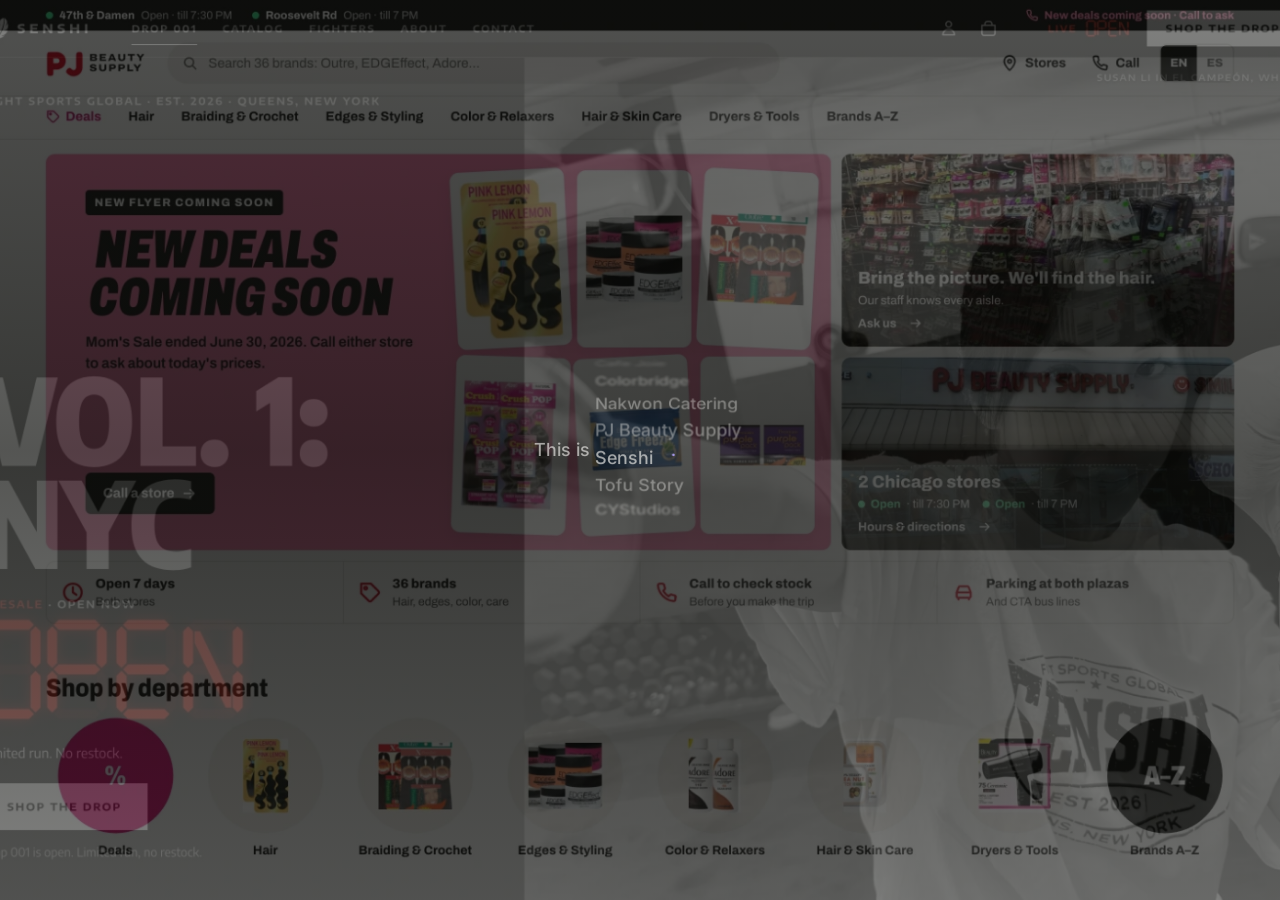
==== commit 8faa2b2d: "Smoother opening roll: show each site's still, start no films During the opening roll each client's " ====
--- a/index.html
+++ b/index.html
@@ -743,7 +743,7 @@
   };
   requestAnimationFrame(step);
 }
-function stopIntro() { if (intro) { intro = null; goal = rest = Math.round(at); } }
+function stopIntro() { if (intro) { intro = null; goal = rest = Math.round(at); if (behind && behind.layer.play && !REDUCED && !allOpen) behind.layer.play().catch(() => {}); } }      // cut short: the site it stopped on plays its film
 // Once the opening roll has settled, everything round the wheel is pushed in from outside the window, one after another (2026-11-25, the user: "like they were displaced
 // outside of the screen and got pushed in ... starting from our logo all the way to clients' stories ... a steep ease out"). Each starts just past the edge nearest it, out of
 // sight, and comes in to its place: the logo, Work, Services, About and Contact from the left (from the foot on a narrower window, where they stand along it), the line from
@@ -820,8 +820,12 @@
     }
     if (e.p === 0) { e.z = ++stack; e.layer.style.zIndex = e.z; }          // a site not yet on screen goes on top of the pile; one already showing stays where it is and what is over it fades away
     LAYERS.forEach((c) => { c.rising = c === e || (c.z < e.z && c.rising && c.p >= 0.3); });      // 0.3 of the way through the fade is about half strength
-    if (e.layer.play && !REDUCED && !allOpen && !q.has('bare')) e.layer.play().catch(() => {});      // its film starts at once (not behind a mock-up, which wants the top of the site held still)
-    hero.classList.toggle('on-paper', paperBehind()); paint();
+    // its film starts at once (not behind a mock-up, which wants the top of the site held still). Not during the opening roll (2026-11-26, the user: the roll "feels like
+    // there are moments of stagger"): there each site is up for a moment only, and starting a film wakes a video decoder, nine in two seconds, so the roll skipped.
+    // There each site shows its still, which is its film's first frame; the films play as before once the roll is over. (Films during the roll: before-smooth-roll.html.)
+    if (e.layer.play && !REDUCED && !allOpen && !q.has('bare') && !intro) e.layer.play().catch(() => {});
+    hero.classList.toggle('on-paper', paperBehind()); paint();      // paper or a site behind: the veil over the site and the colour of the names follow it, during the roll too
+    // (Skipping this during the roll, 2026-11-26, left the veil off and the names in ink over the sites, so they flashed and the names faded: before-roll-veil.html.)
   }
   if (atOnce) { LAYERS.forEach((c) => { c.p = c === e ? 1 : 0; c.rising = false; c.from = false; }); C.site = !e.us; e.z = ++stack; e.layer.style.zIndex = e.z; fadeBehind(0); hero.classList.toggle('on-paper', paperBehind()); }
 }
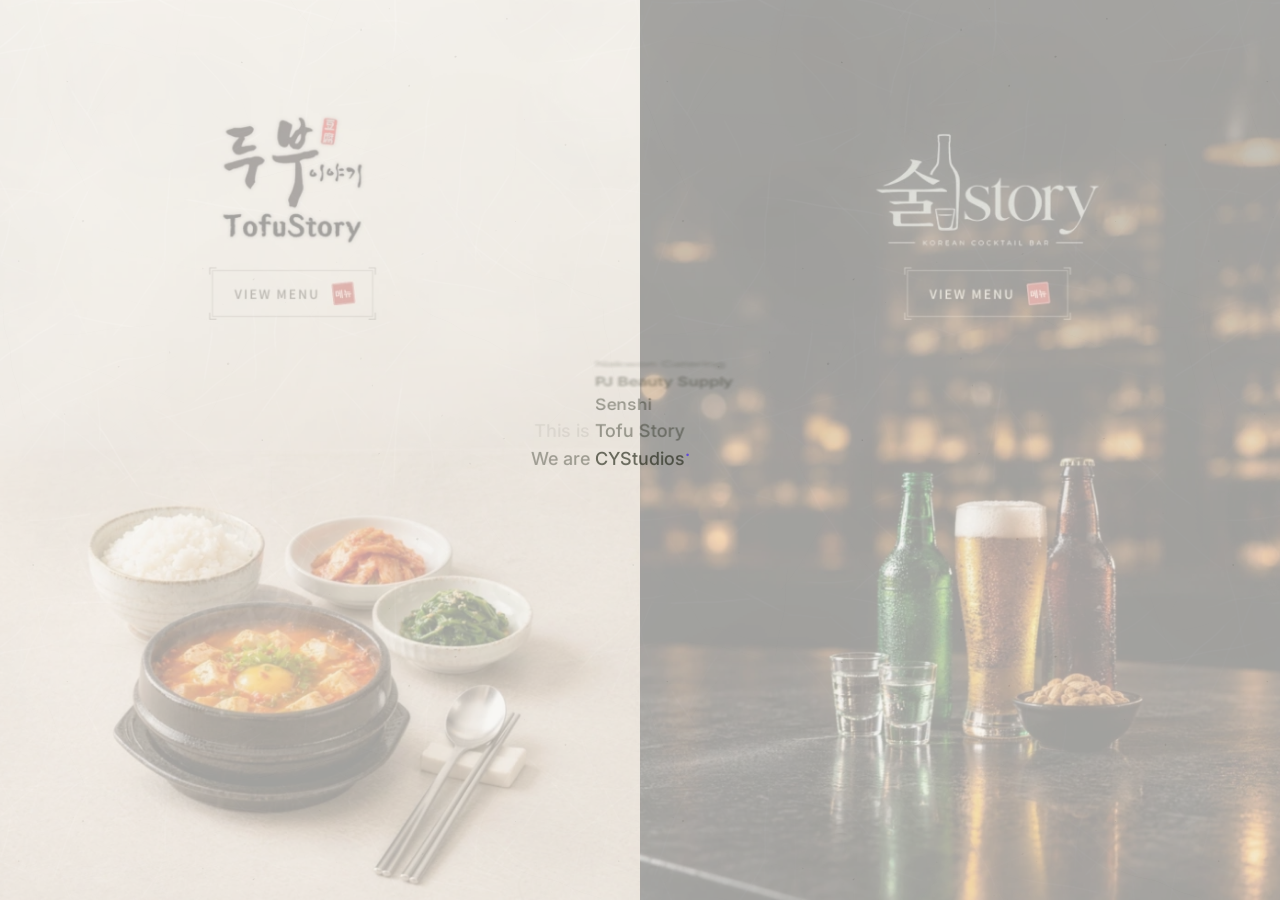
==== commit 2bf6a78c: "Fix visual glitches on home, Services and Contact Home: - The words round the wheel (and a stray ful" ====
--- a/index.html
+++ b/index.html
@@ -23,6 +23,9 @@
   l.href = fontshare[f] ? `https://api.fontshare.com/v2/css?f[]=${fontshare[f]}@400,500&display=swap` : `https://fonts.googleapis.com/css2?family=${f.replace(/ /g, '+')}:wght@400;500&display=swap`;
   window.faceReady = new Promise((ok) => { l.onload = l.onerror = ok; }); document.head.append(l);
 })();
+// The opening roll hides the words round the wheel until it settles. Hidden from the very first paint (2026-11-26, a fix): before, they showed for a moment while the type
+// loaded, then vanished, then came back in when the roll was over. Arriving with ?work (Work on another page) has no roll: the words stay where they are.
+if (!/[?&](at|nospin|work)(=|&|$)/.test(location.search) && !matchMedia('(prefers-reduced-motion: reduce)').matches) document.documentElement.classList.add('opening');
 </script>
 <style>
   :root {
@@ -41,7 +44,7 @@
     --txt: var(--page);                               /* the sentence is paper over a client's site, and ink on the bare page */
   }
   * { box-sizing: border-box; }
-  html, body { height: 100%; margin: 0; overflow: hidden; overscroll-behavior: none; background: var(--ink); }      /* one black: our ink (it was a darker near-black, #12130F) */
+  html, body { height: 100%; margin: 0; overflow: hidden; overscroll-behavior: none; background: var(--page); }      /* our paper, as the other pages have (2026-11-26, a fix: it was our ink, which showed as a black screen for a moment while the page loaded; nothing else ever shows it, as the hero always covers it) */
   @media (min-width: 1000px) { :root { --fs: 18px; } }      /* a wide window: the sentence one step larger, so it holds the middle of a big screen */
   /* a phone: slightly larger words (it is the whole page), and everything a thumb's width from the edge and clear of the notch and the home bar */
   @media (max-width: 640px) { :root { --fs: 18px; --edge: 16px; --edge-b: max(16px, env(safe-area-inset-bottom)); --top: max(14px, env(safe-area-inset-top)); } }
@@ -142,7 +145,7 @@
      and not during the opening roll. */
   .glow { position: fixed; inset: 0; z-index: 7; pointer-events: none; opacity: 0; transition: opacity .6s ease;
           box-shadow: inset 0 0 0 1px color-mix(in srgb, var(--accent) 12%, transparent), inset 0 0 96px -32px color-mix(in srgb, var(--accent) 26%, transparent); }
-  body.on-paper:not(.opening) .glow { opacity: 1; }
+  html:not(.opening) body.on-paper:not(.opening) .glow { opacity: 1; }      /* (the opening is marked on the page itself from its first paint, and on the body once the script runs) */
   .veil { position: absolute; inset: 0; pointer-events: none; opacity: 1; transition: opacity .6s ease; --dim: 1;
           background: linear-gradient(to bottom, rgba(12, 13, 10, calc(.52 * var(--dim))), rgba(12, 13, 10, calc(.7 * var(--dim))) 50%, rgba(12, 13, 10, calc(.52 * var(--dim)))); }
   .on-paper .veil { opacity: 0; }
@@ -398,6 +401,7 @@
   .book .more { display: inline-block; vertical-align: top; max-width: 0; overflow: hidden; }
   .book.ready .more { transition: max-width .5s cubic-bezier(0, 0, .2, 1); }
   .book.stack { white-space: normal; text-align: center; } .book.stack .b-in { width: min-content; }      /* a phone's tile: "Book" over its arrow */
+  .book.stack .more { white-space: nowrap; }      /* (a fix, 2026-11-26: the hidden "a free call" wrapped a word to a line, three lines tall, which pushed "Book" to the tile's top edge and its arrow to the foot) */
   .book.stack:focus-visible { white-space: nowrap; } .book.stack:focus-visible .b-in { width: auto; }      /* opened from the keyboard, all of it on one line */
   /* As it opens, the pictures make room for it and stay side by side (2026-11-25, the user: "the images should move as well and stay next to each other"; it opened over
      them before: before-book-push.html): the row grows and moves back by half as much, so it grows the same either side and its middle stays in the middle of the window.
@@ -460,7 +464,7 @@
   <div id="media" aria-hidden="true"></div>
   <div class="veil" aria-hidden="true"></div>
   <h1 class="sr-only" id="said" aria-live="polite">We are CYStudios.</h1>
-  <div class="fade" id="lineFade"><div class="line" id="line" aria-hidden="true">
+  <div class="fade" id="lineFade"><div class="line" id="line" aria-hidden="true" style="visibility: hidden"><!-- (shown once it is laid out: see layout. Before, its full stop showed for a moment at the window's left edge while the type loaded) -->
     <div class="lead" id="lead"><span class="say">We are</span><span class="say">This is</span><span class="say">This is</span></div>
     <div class="roll" id="roll"></div>
     <span class="tail" id="tail"><b>.</b></span>
@@ -602,6 +606,7 @@
   const left = clamp(innerWidth / 2 - (leadW + gap + widthOf(US.label) / 2), 16, Math.max(16, innerWidth - 16 - furthest));
   rollX = leadW + gap; line.style.left = `${left}px`; lead.style.width = `${leadW}px`; roll.style.left = `${rollX}px`; roll.style.width = `${longest}px`;
   line.dataset.gap = gap; fitHalf(); layoutStrip();
+  line.style.visibility = '';      // laid out: it can show now
 }
 // How many names show each side of the line: four, fewer if the list is short (so none appears twice) or the window is too short to hold them between the bar and the bottom row.
 const reach = (h) => Math.sin(h * STEP) * (pitch / STEP) + lh;
@@ -685,12 +690,15 @@
   const inner = bookBtn.querySelector('.b-in'), more = bookBtn.querySelector('.more');
   bookBtn.style.setProperty('--rest-w', `${tw}px`); bookBtn.style.height = `${th}px`; bookBtn.classList.remove('stack');
   const fits = [14, 12, 10].some((fs) => { bookBtn.style.fontSize = `${fs}px`; bookBtn.style.lineHeight = `${fs + 4}px`; return inner.getBoundingClientRect().width + 12 <= tw; });
-  if (!fits) { bookBtn.style.fontSize = '12px'; bookBtn.style.lineHeight = '16px'; }
+  // "Book" over its arrow needs two lines; a tile too low for them (a phone turned sideways) has "Book →" on one line at 10px instead, which fits there
+  // (a fix, 2026-11-26: the two lines ran out of the low tile and it showed blank)
+  const stack = !fits && th >= 2 * 16 + 8;
+  if (!fits) { const fs = stack ? 12 : 10; bookBtn.style.fontSize = `${fs}px`; bookBtn.style.lineHeight = `${fs + 4}px`; }
   const moreW = Math.ceil(more.scrollWidth), openW = 2 * Math.ceil((inner.getBoundingClientRect().width + moreW + 32) / 2);      // all of it on one line, 16px clear each side, to the even pixel
   bookBtn.style.setProperty('--more-w', `${moreW}px`); bookBtn.style.setProperty('--open-w', `${Math.max(openW, tw)}px`);
   strip.style.setProperty('--grow', `${Math.max(openW, tw) - tw}px`);      // how much longer the row is while it is open
   thumbs.forEach((b, i) => { const far = Math.abs((i < BOOK_AT ? i : i + 1) - BOOK_AT); b.style.setProperty('--d', `${(far - 1) * 60}ms`); });      // the two beside it develop first
-  bookBtn.classList.toggle('stack', !fits);
+  bookBtn.classList.toggle('stack', stack);
   if (!bookBtn.classList.contains('ready')) requestAnimationFrame(() => requestAnimationFrame(() => bookBtn.classList.add('ready')));
   hero.style.setProperty('--say-end', `${Math.round(top + th)}px`); placeOurStory();
   thumbs.forEach((b) => { b.style.width = `${tw}px`; b.style.height = `${th}px`; b._w = tw; b._h = th; const src = poster(b.c); if (b.im.getAttribute('src') !== src) b.im.src = src; });
@@ -751,7 +759,7 @@
 // then a long settle: about two thirds of the way in the first 50ms (steeper since 2026-11-25; the first curve, .1 .9 .15 1, in before-steeper.html). (Dropping in out of a blur, from the logo down, before: before-pushed-in.html.)
 const INTRO = +q.get('introdur') || 2300;
 function arrive() {
-  opening = false; document.body.classList.remove('opening');
+  opening = false; document.body.classList.remove('opening'); document.documentElement.classList.remove('opening');
   if (REDUCED) return;
   const nav = document.querySelector('.nav'), W = innerWidth, H = innerHeight, side = W > 900, STEEP = 'cubic-bezier(.02, 1, .05, 1)', STEP = +q.get('pushstep') || 90, OUT = 12, TIME = 1400;      // a little slower since 2026-11-25 (1s and 70ms apart before: before-slower-push.html)
   const from = { left: (r) => `${-(r.right + OUT)}px 0`, right: (r) => `${W - r.left + OUT}px 0`, top: (r) => `0 ${-(r.bottom + OUT)}px`, bottom: (r) => `0 ${H - r.top + OUT}px` };
@@ -1642,8 +1650,9 @@
 
 // ---------- start once the type has arrived, so the widths are measured in the right face: one spin through every name, landing on "We are CYStudios."
 Promise.all([window.faceReady, window.brandReady]).then(() => document.fonts ? document.fonts.load(`500 18px ${getComputedStyle(document.documentElement).getPropertyValue('--face')}`).catch(() => {}) : null).then(() => {      // the face on the page (Inter, or the one ?face= asks for), and the seal brand's serif when it is on
-  const opens = !q.has('at') && !q.has('nospin') && !REDUCED;
+  const opens = !q.has('at') && !q.has('nospin') && !q.has('work') && !REDUCED;      // arriving on the wall from another page (?work) there is no roll (2026-11-26, a fix: the roll was cut short at once, so the words round the wheel blinked out and were pushed back in)
   if (opens) document.body.classList.add('opening');      // before anything is laid out, so nothing that waits for the end of the roll shows for a moment first
+  else document.documentElement.classList.remove('opening');      // (the head marks it from the first paint; this is the last word)
   layout(); setList('all'); show(US); showBehind(US, true); layoutWall();
   if (opens) {      // the opening roll: it holds on the first name with its site behind for a moment, then rolls down to ours
     intro = { t0: Infinity, dur: INTRO, turns: list.indexOf(US), ready: false }; at = 0; opening = true; document.body.classList.add('opening');
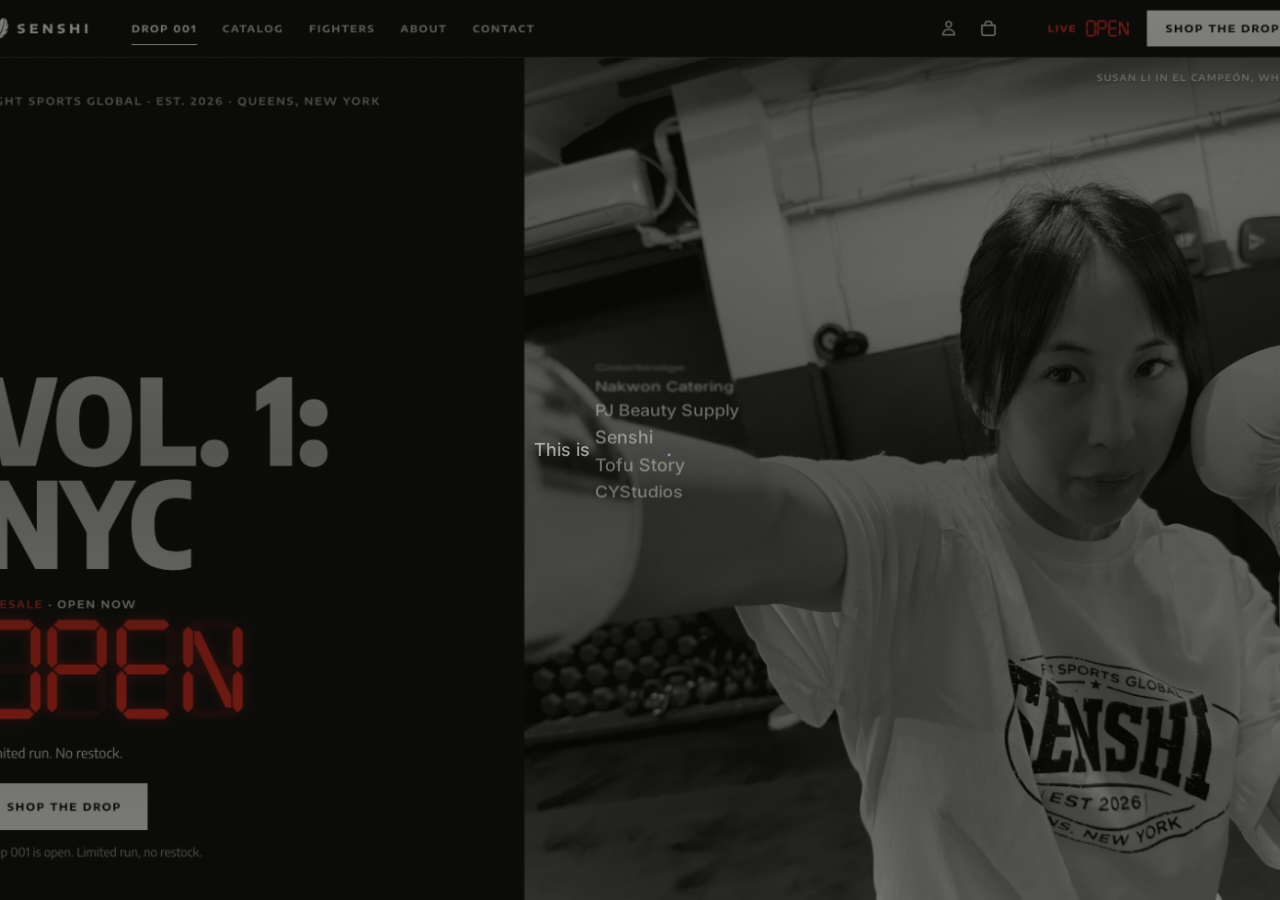
==== commit f567aac5: "Keep the page still when you come back to the tab The browser gives focus back to the last thing cli" ====
--- a/index.html
+++ b/index.html
@@ -1387,7 +1387,11 @@
 
 const toward = (el) => { const W = innerWidth; S.goal = clamp(el.offsetLeft + (W + el.offsetWidth) / 2, W, S.max); F.goal = 0; };      // bring a picture to the middle of the window
 document.getElementById('toWork').onclick = () => toward(arts[0]);
-wall.addEventListener('focusin', (e) => { const a = e.target.closest('.art'); if (a) toward(a); else if (e.target.closest('.intro')) { S.goal = innerWidth; F.goal = 0; } });
+// Only the keyboard moves the page to what it reaches. Coming back to this tab or window, the browser gives focus back to whatever had it, and that is not a move
+// (2026-11-26, a fix: a picture you had clicked, its site open in a new tab, brought the wall round to it again when you came back); nor is a click or a tap.
+let backTo = null; addEventListener('blur', (e) => { if (e.target === window) backTo = document.activeElement; });
+const reached = (e) => { const back = e.target === backTo; backTo = null; return !back && e.target.matches(':focus-visible'); };
+wall.addEventListener('focusin', (e) => { if (!reached(e)) return; const a = e.target.closest('.art'); if (a) toward(a); else if (e.target.closest('.intro')) { S.goal = innerWidth; F.goal = 0; } });
 // a finger or a mouse dragging the wall: left or up moves it on, as a page would; a quick flick carries it on a little
 function startSide(e, axis, s0) { S.drag = { id: e.pointerId, x: e.clientX, y: e.clientY, s0, axis, moved: !!axis, v: 0, t: performance.now() }; }
 wall.addEventListener('pointerdown', (e) => { if (e.pointerType === 'mouse' && e.button) return; S.dragged = false; startSide(e, null, S.cur + F.cur); });
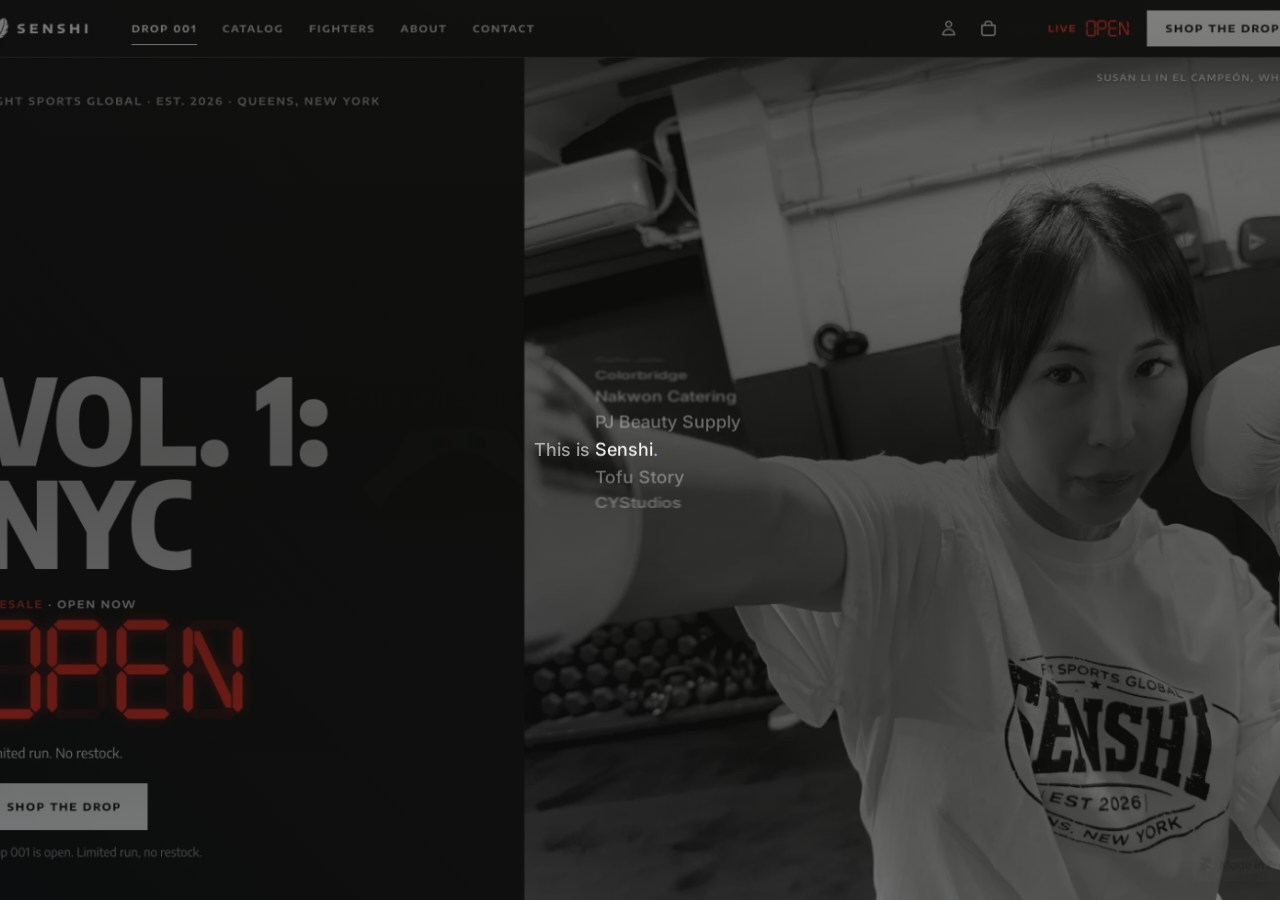
==== commit a4c17934: "Stop the flash as a site zooms to fill the window in Chrome on a Mac Once the card had grown to the " ====
--- a/index.html
+++ b/index.html
@@ -131,6 +131,10 @@
   #media { position: absolute; inset: 0; isolation: isolate; }      /* the layers are piled in an order of their own in here, always under the veil and the sentence */
   /* the script sets each layer's strength (see showBehind): the site arriving fades in over the one already there, which stays whole underneath until it is covered */
   .layer { position: absolute; inset: 0; width: 100%; height: 100%; object-fit: cover; object-position: top; opacity: 0; transform-origin: 0 0; }      /* in the card a site is shown a little smaller, whole across */
+  /* Each film keeps a filter that changes nothing (2026-11-26, a fix: the user saw a flash in Chrome on a Mac as a site grew to fill the window). Once the card had grown
+     and nothing clipped or scaled the film any more, Chrome handed it to the Mac to draw on its own, and took it back when the card drew in again; each change of hands
+     showed as a flash. With the filter, Chrome always draws it itself, so nothing changes hands. (A clip-path that clips nothing does not do this: Chrome sees through it.) */
+  video.layer { filter: brightness(1); }
   .layer.paper { background: var(--paper) var(--page); }      /* our own line: the bare hanji (with ?sheet=1, the proof sheet printed on it) */
   /* the proof sheet (2026-11-25, the user picked it from three written directions; bare paper before: before-proof-sheet.html). Moved to the wall the same day ("place all this there"):
      our line is bare paper again and ?sheet=1 brings the sheet back (before-wall-print.html is the page with it). The script prints it: see "the print" below.
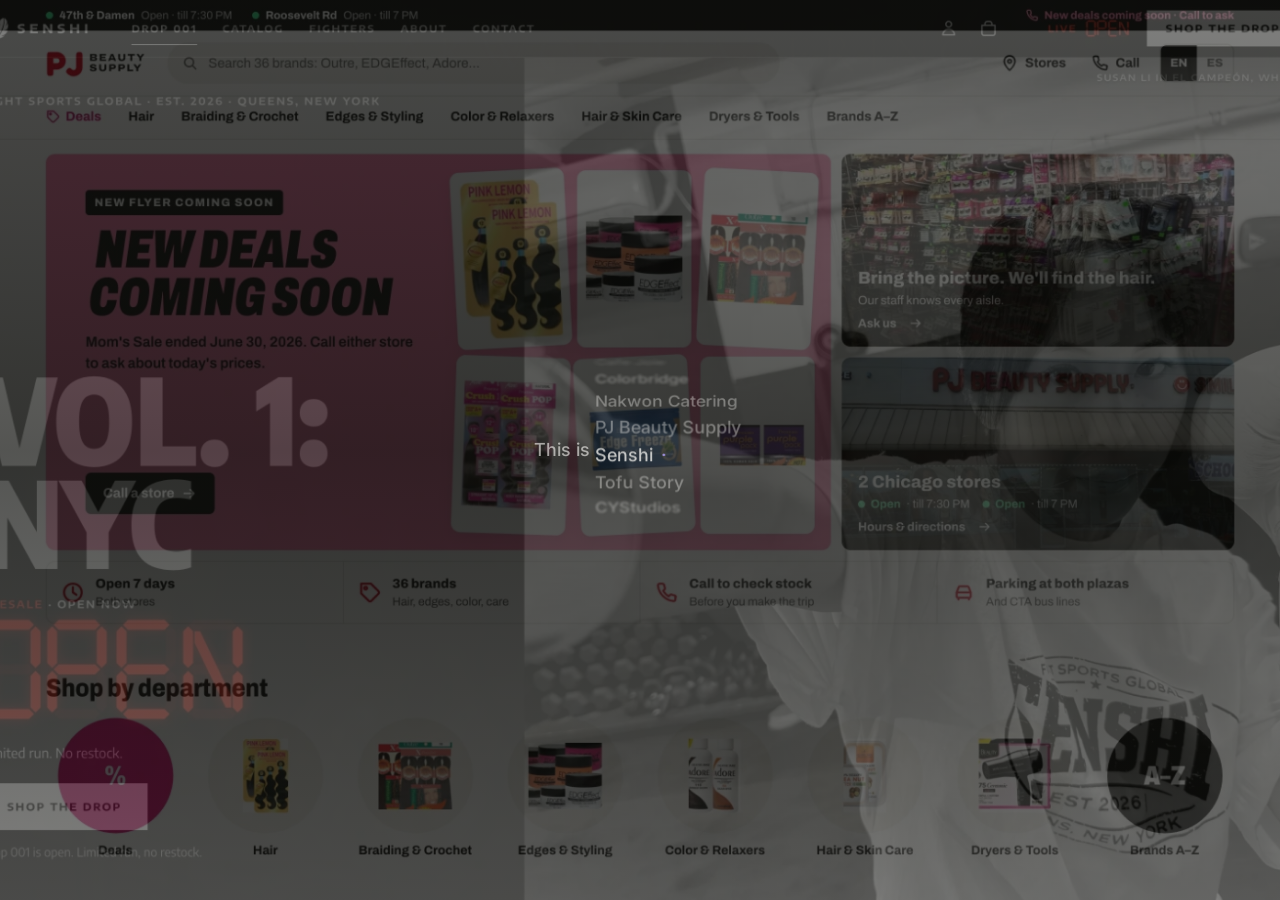
==== commit de1abf93: "Keep the zoom smooth after visiting several clients Every frame of the card, every client's film was" ====
--- a/index.html
+++ b/index.html
@@ -1268,9 +1268,12 @@
   // in the card the site is a little smaller, so its whole width shows, top to the card's top: it grows with the card as the card grows.
   // A site on its way out of the sheet is shown in a rectangle between its frame and the card, with corners that round as it becomes a screen.
   const inCard = showIn(card, true);
+  // Only the sites on screen are moved (2026-11-26, a fix: every site was moved and clipped afresh on every frame, the ones not showing too, and each film once played
+  // kept its picture, so after a few clients the card stuttered as it grew). One not showing keeps its last place until it is behind the sentence again, which redraws all this.
   CLIENTS.forEach((c) => {
     const R = rising.includes(c) ? mixRect(C.tiles.get(c), card, REDUCED ? 1 : inOut(c.p)) : null, v = R ? showIn(R, true) : inCard;
-    c.rect = R || card; c.layer.style.transform = v.tf; c.layer.style.clipPath = v.clip;
+    c.rect = R || card; if (c !== behind && c.p <= 0) return;
+    c.layer.style.transform = v.tf; c.layer.style.clipPath = v.clip;
   });
   // the site under the sentence: the highest in the pile that is mostly there and reaches the middle of the window. Over it the sentence is paper on the dim, which covers
   // only that site, where it is; with no site under it, the sentence is ink on our paper.
